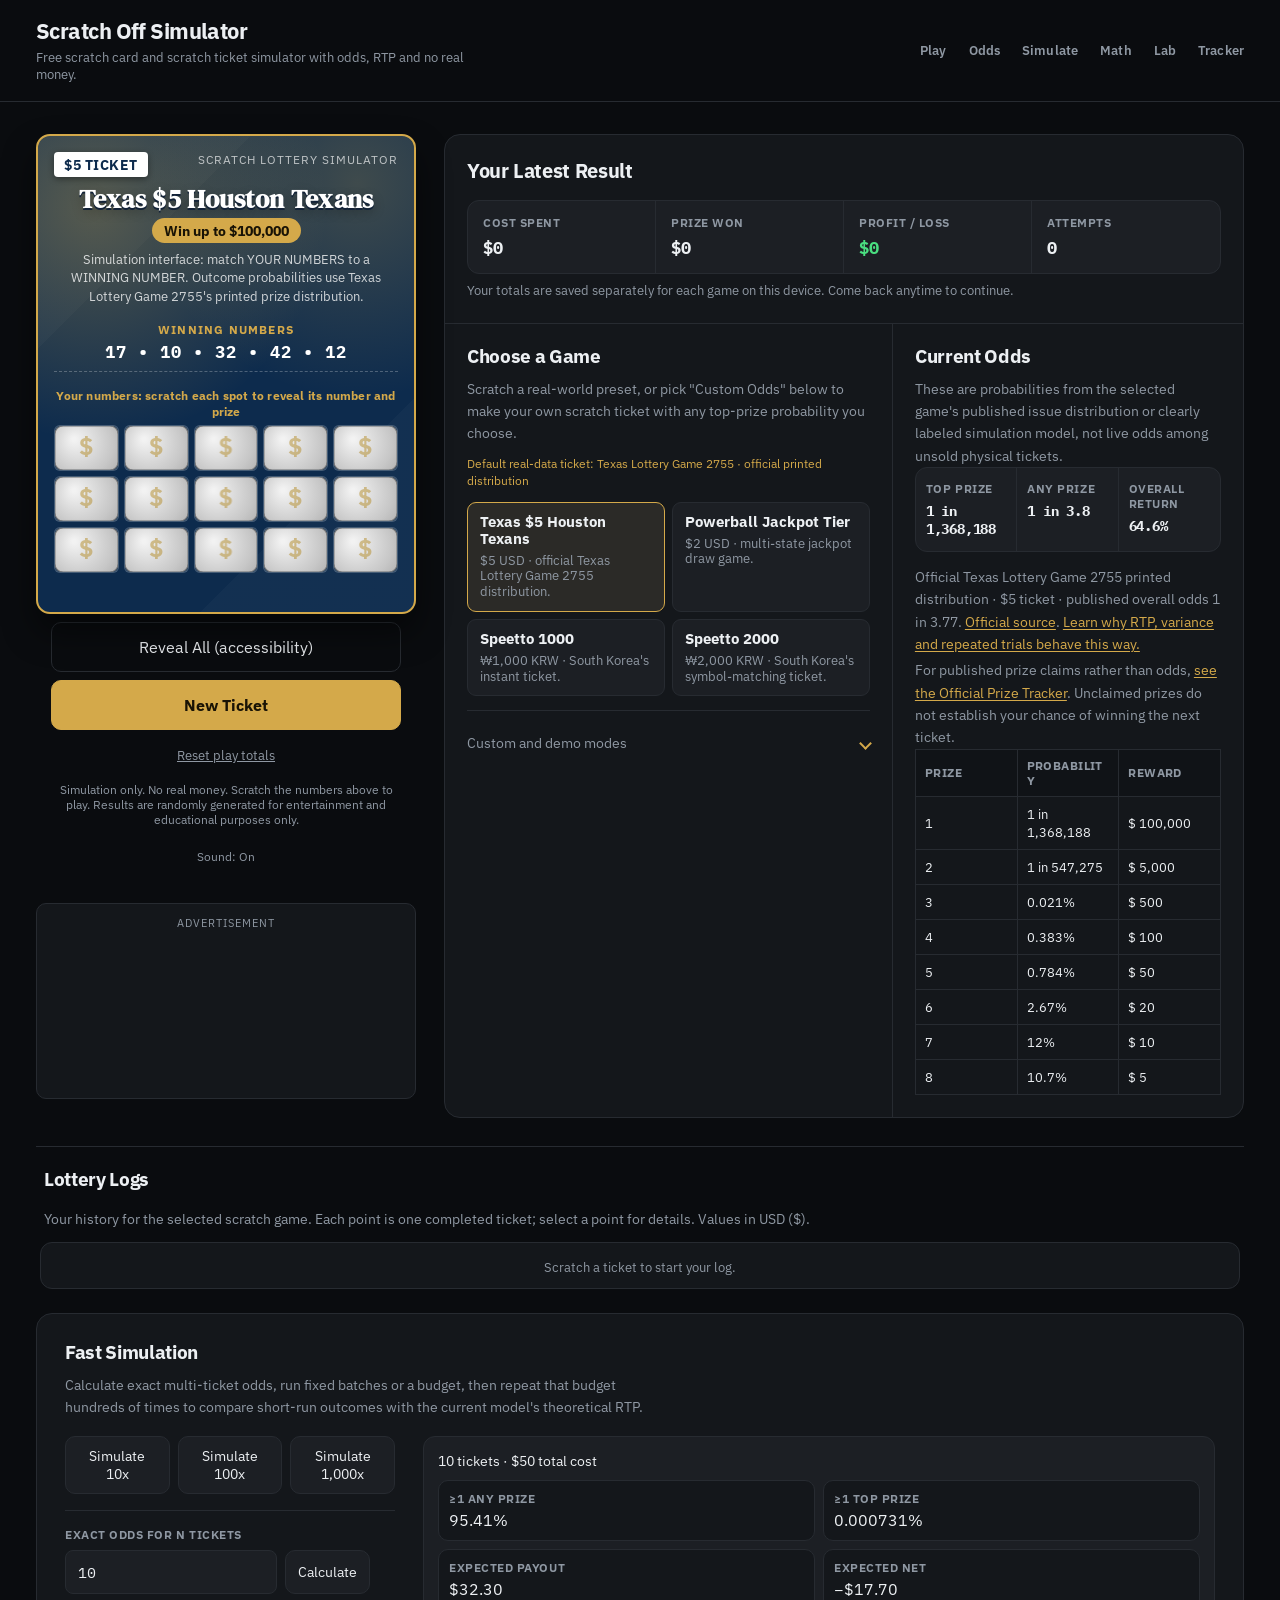
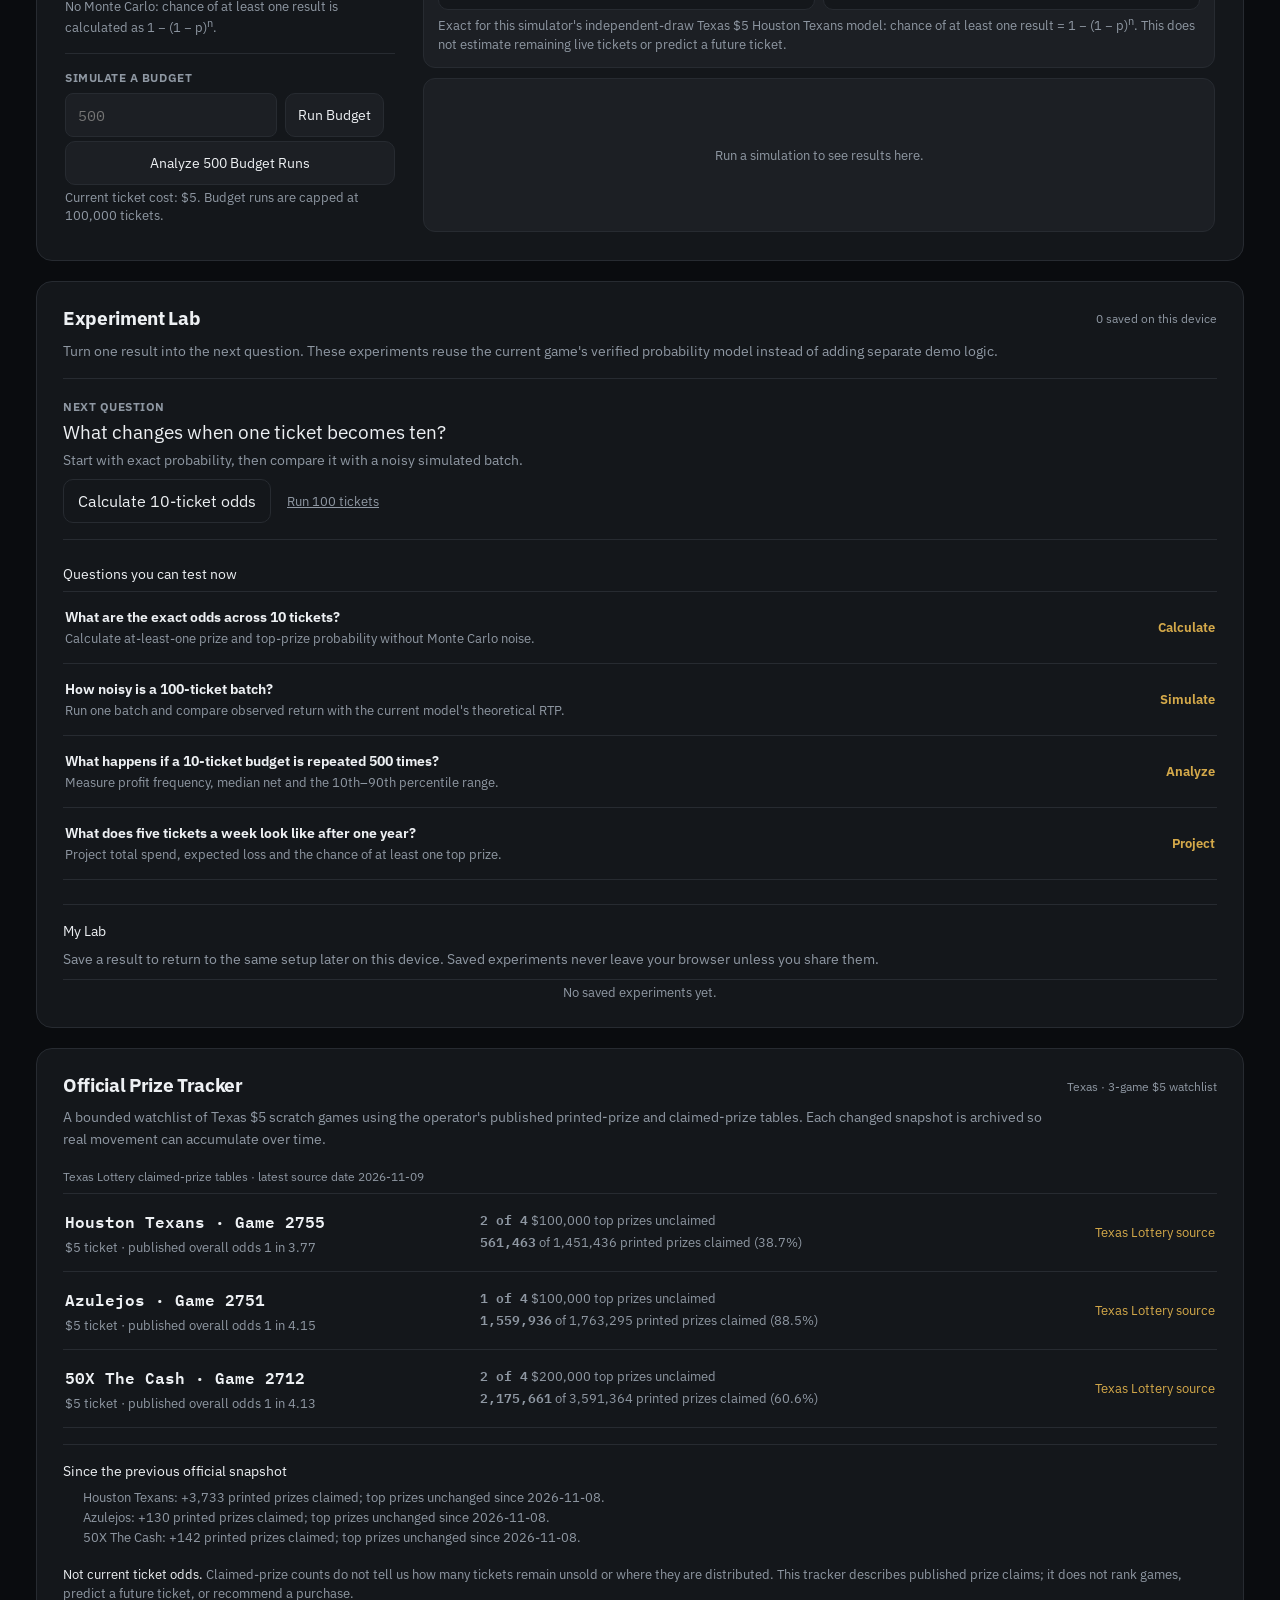
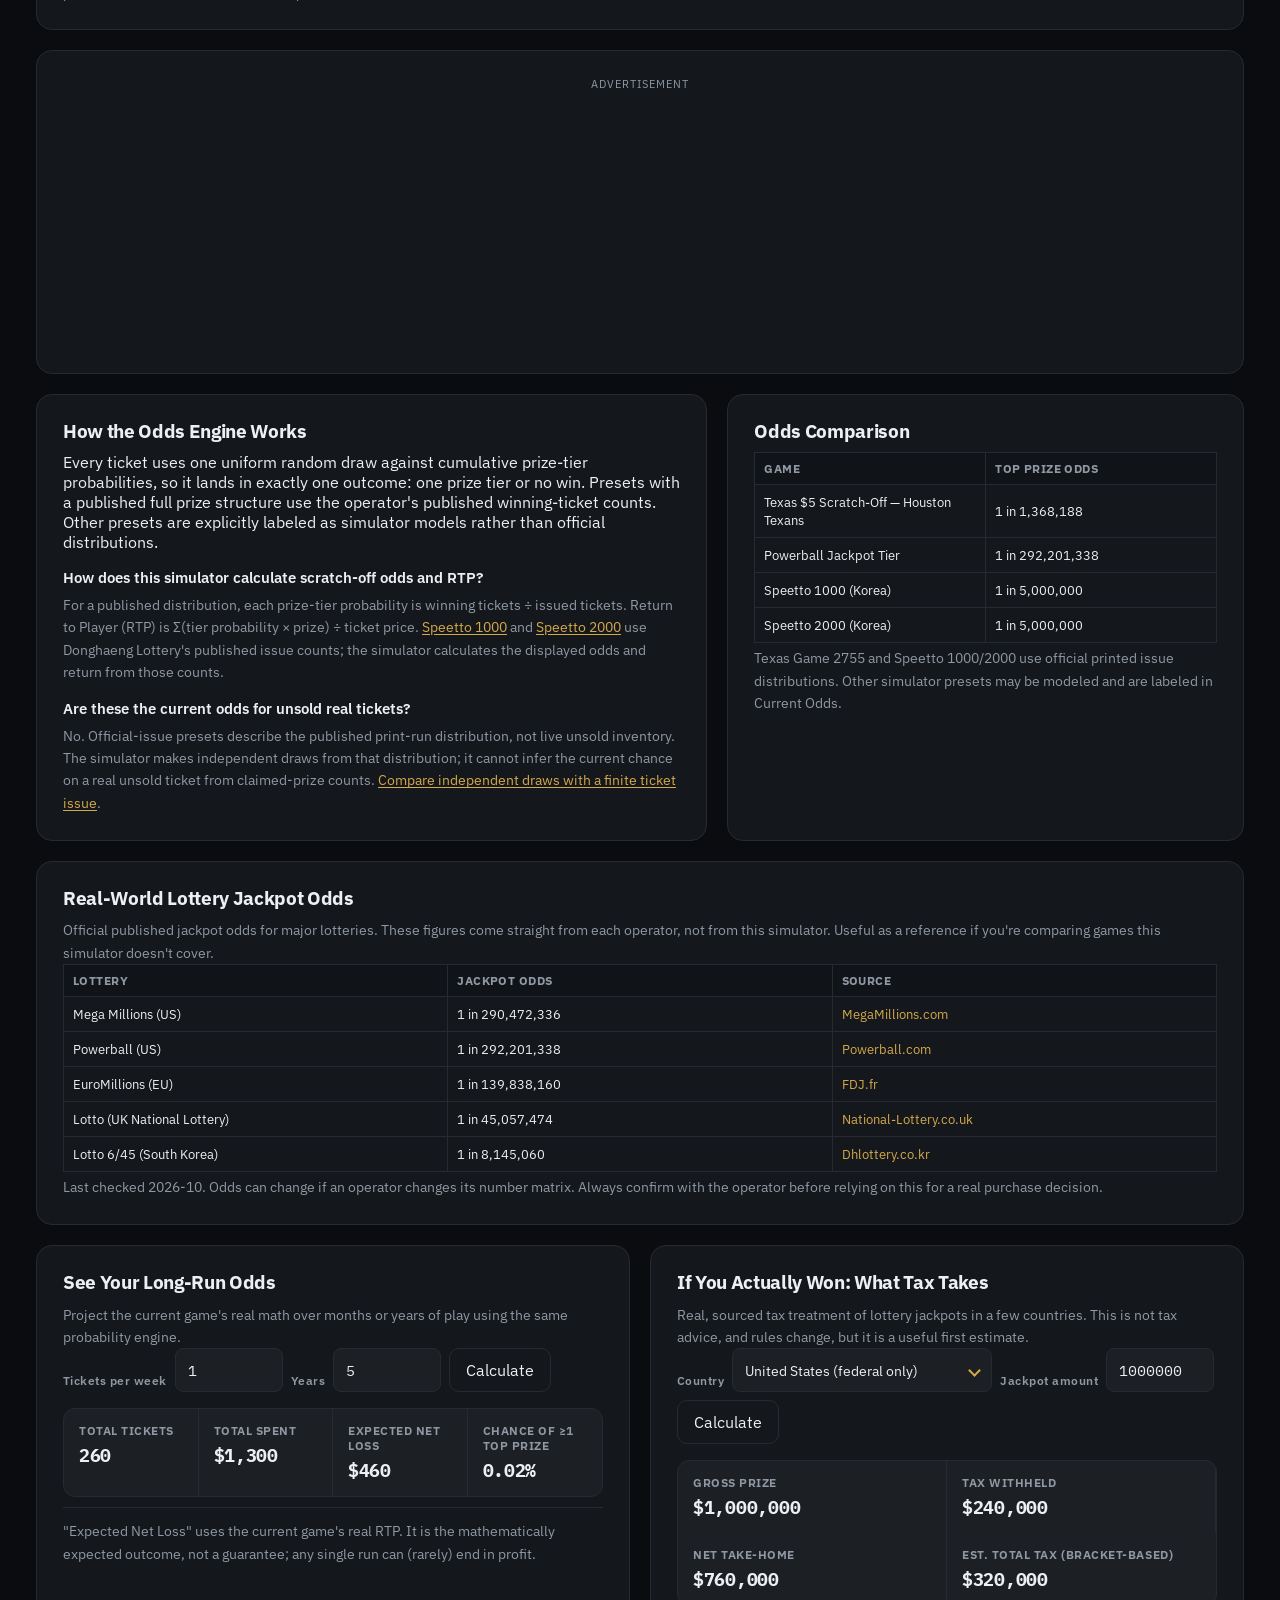
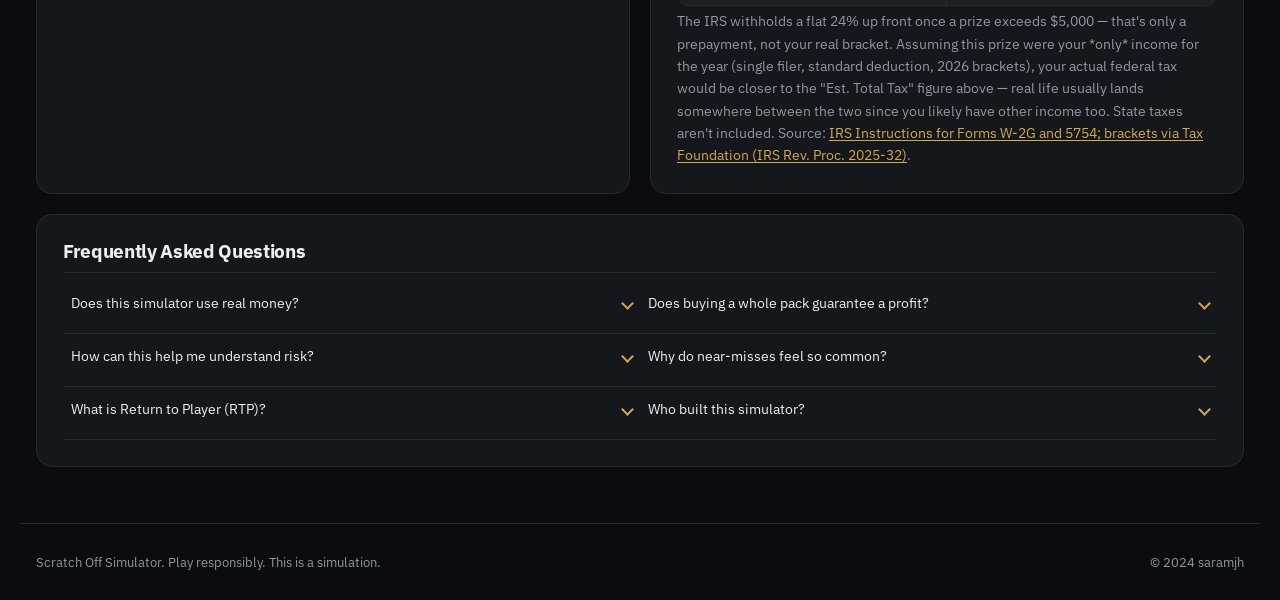
==== index.html @ a6496f25 "chore(data): refresh Texas prize tracker" ====
<!DOCTYPE html>
<html lang="en">

<head>
  <meta charset="UTF-8">
  <meta name="viewport" content="width=device-width, initial-scale=1.0">
  <script async src="https://pagead2.googlesyndication.com/pagead/js/adsbygoogle.js?client=ca-pub-4410729598083068"
    crossorigin="anonymous"></script>
  <!-- Google tag (gtag.js) -->
  <script async src="https://www.googletagmanager.com/gtag/js?id=G-ERNG0LEKY9"></script>
  <script>
    window.dataLayer = window.dataLayer || [];
    function gtag() { dataLayer.push(arguments); }
    gtag('js', new Date());
    gtag('config', 'G-ERNG0LEKY9');
  </script>
  <!-- Microsoft Clarity -->
  <script type="text/javascript">
    (function (c, l, a, r, i, t, y) {
      c[a] = c[a] || function () { (c[a].q = c[a].q || []).push(arguments) };
      t = l.createElement(r); t.async = 1; t.src = "https://www.clarity.ms/tag/" + i;
      y = l.getElementsByTagName(r)[0]; y.parentNode.insertBefore(t, y);
    })(window, document, "clarity", "script", "yiij6vbnl0");
  </script>
  <!-- End Microsoft Clarity -->
  <meta name="robots" content="max-image-preview:large">
  <meta name="description"
    content="Free scratch off simulator, scratch card simulator and scratch ticket simulator with fast simulations, odds, RTP and custom probability tools. No real money.">
  <meta name="author" content="Saramjh">
  <link rel="canonical" href="https://saramjh.github.io/scratchLottery/">
  <meta property="og:type" content="website">
  <meta property="og:url" content="https://saramjh.github.io/scratchLottery/">
  <meta property="og:title" content="Scratch Off Simulator — Free Scratch Card &amp; Ticket Simulator">
  <meta property="og:description" content="Free scratch card and scratch ticket simulator with probability tools, RTP, long-run simulations and sourced lottery odds.">
  <meta property="og:locale" content="en_US">
  <meta property="og:site_name" content="Scratch Off Simulator">
  <meta property="og:image" content="https://saramjh.github.io/scratchLottery/docs/og-image.png">
  <meta property="og:image:width" content="1200">
  <meta property="og:image:height" content="630">
  <meta property="og:image:alt" content="Scratch Off Simulator showing a Texas scratch ticket, current odds and simulation tools">
  <meta name="twitter:card" content="summary_large_image">
  <meta name="twitter:title" content="Scratch Off Simulator — Free Scratch Card &amp; Ticket Simulator">
  <meta name="twitter:description" content="Free scratch card and scratch ticket simulator with probability tools, RTP, long-run simulations and sourced lottery odds.">
  <meta name="twitter:image" content="https://saramjh.github.io/scratchLottery/docs/og-image.png">
  <meta name="twitter:image:alt" content="Scratch Off Simulator showing a Texas scratch ticket, current odds and simulation tools">
  <title>Scratch Off Simulator — Free Scratch Card &amp; Ticket Simulator</title>
  <link rel="icon" type="image/svg+xml" href="favicon.svg">
  <link rel="preconnect" href="https://fonts.googleapis.com">
  <link rel="preconnect" href="https://fonts.gstatic.com" crossorigin>
  <link href="https://fonts.googleapis.com/css2?family=DM+Serif+Display&family=IBM+Plex+Mono:wght@500;600&family=IBM+Plex+Sans:wght@400;500;600;700&display=swap" rel="stylesheet">
  <link rel="stylesheet" href="css/style.css">
</head>

<body>
  <header class="topbar">
    <div class="topbar-inner">
      <div class="brand">
        <h1>Scratch Off Simulator</h1>
        <p>Free scratch card and scratch ticket simulator with odds, RTP and no real money.</p>
      </div>
      <button type="button" id="navToggle" class="nav-toggle-btn" aria-expanded="false" aria-controls="topbarNav" aria-label="Open menu">
        <span class="nav-toggle-line" aria-hidden="true"></span>
        <span class="nav-toggle-line" aria-hidden="true"></span>
        <span class="nav-toggle-line" aria-hidden="true"></span>
      </button>
      <nav class="topbar-nav" id="topbarNav" aria-label="Primary">
        <a href="#ticketPanel">Play</a>
        <a href="#oddsCard">Odds</a>
        <a href="#simCard">Simulate</a>
        <a href="math/">Math</a>
        <a href="#experimentLab">Lab</a>
        <a href="#prizeTracker">Tracker</a>
      </nav>
    </div>
  </header>

  <main class="site-main">
    <section class="play-stage">
    <!-- Keep the entire ticket and ad in one non-sticky flow. -->
    <div class="ticket-rail">
    <!-- Ticket: the one loud, tactile element. Everything else is a quiet data tool. -->
    <aside class="ticket-panel" id="ticketPanel">
      <div class="ticket-art">
        <div class="ticket-header-row">
          <span class="ticket-denom" id="ticketDenom">$5 TICKET</span>
          <span class="ticket-brand">Scratch Lottery Simulator</span>
        </div>

        <div class="ticket-art-top">
          <span class="ticket-game-title" id="ticketBannerName">Texas $5 Houston Texans</span>
          <span class="ticket-prize-line" id="ticketBannerPrize">Win up to $100,000</span>
          <p class="ticket-howto" id="ticketHowTo">Simulation interface: match YOUR NUMBERS to a WINNING NUMBER. Outcome probabilities use Texas Lottery Game 2755's printed prize distribution.</p>
        </div>

        <div class="winning-numbers-block" id="winningNumbersBlock">
          <p class="ticket-section-label">Winning Numbers</p>
          <div class="winning-numbers-list" id="winningNumbersList"></div>
        </div>

        <div class="your-numbers-block">
          <p class="ticket-section-label ticket-instruction-label">Your numbers: scratch each spot to reveal its number and prize</p>
          <!-- JS(renderTicket)가 실제 캔버스로 교체하기 전 기본 5×3 티켓 크기만 예약한다. -->
          <div class="your-numbers-grid" id="yourNumbersGrid">
            <span class="scratch-cell-skeleton" aria-hidden="true"></span>
            <span class="scratch-cell-skeleton" aria-hidden="true"></span>
            <span class="scratch-cell-skeleton" aria-hidden="true"></span>
            <span class="scratch-cell-skeleton" aria-hidden="true"></span>
            <span class="scratch-cell-skeleton" aria-hidden="true"></span>
            <span class="scratch-cell-skeleton" aria-hidden="true"></span>
            <span class="scratch-cell-skeleton" aria-hidden="true"></span>
            <span class="scratch-cell-skeleton" aria-hidden="true"></span>
            <span class="scratch-cell-skeleton" aria-hidden="true"></span>
            <span class="scratch-cell-skeleton" aria-hidden="true"></span>
            <span class="scratch-cell-skeleton" aria-hidden="true"></span>
            <span class="scratch-cell-skeleton" aria-hidden="true"></span>
            <span class="scratch-cell-skeleton" aria-hidden="true"></span>
            <span class="scratch-cell-skeleton" aria-hidden="true"></span>
            <span class="scratch-cell-skeleton" aria-hidden="true"></span>
          </div>
        </div>

        <div id="prizeVTScroll" class="ticket-ticker"></div>
      </div>
      <div class="ticket-actions">
        <div class="btnGroup">
          <button id="scratch" class="btn-secondary">Reveal All (accessibility)</button>
          <button id="nextLottery" class="btn-primary">New Ticket</button>
        </div>
        <button id="resetLottery" class="text-link-btn">Reset play totals</button>
        <p class="ticket-disclaimer">Simulation only. No real money. Scratch the numbers above to play. Results are randomly generated for entertainment and educational purposes only.</p>
      </div>
      <button id="soundToggle" class="icon-toggle">Sound: On</button>
    </aside>

    <section class="panel ad-safe-container ticket-followup-ad" data-ad-placement="ticket-followup-break" aria-label="Advertisement">
      <div class="ad-label">ADVERTISEMENT</div>
      <div class="ad-slot-wrapper">
        <ins class="adsbygoogle"
             style="display:block;width:100%;max-width:320px;height:150px"
             data-ad-client="ca-pub-4410729598083068"
             data-ad-slot="8896916964"></ins>
        <script>
             (adsbygoogle = window.adsbygoogle || []).push({});
        </script>
      </div>
    </section>
    </div>

    <!-- Workspace: the calm, data-forward side. -->
    <div class="play-console">
      <section class="panel" id="resultPanel">
        <div class="panel-header-row">
          <h2>Your Latest Result</h2>
          <button id="shareCardBtn" class="share-btn" hidden>Share results</button>
        </div>
        <div class="stat-grid">
          <div class="stat-box">
            <span class="stat-label">Cost Spent</span>
            <span class="stat-value" id="costDisplay">$ 0</span>
          </div>
          <div class="stat-box">
            <span class="stat-label">Prize Won</span>
            <span class="stat-value" id="prizeDisplay">$ 0</span>
          </div>
          <div class="stat-box">
            <span class="stat-label">Profit / Loss</span>
            <span class="stat-value" id="profitDisplay">$ 0</span>
          </div>
          <div class="stat-box">
            <span class="stat-label">Attempts</span>
            <span class="stat-value" id="attemptsDisplay">0</span>
          </div>
        </div>
        <p class="save-hint">Your totals are saved separately for each game on this device. Come back anytime to continue.</p>
        <p class="personal-rtp-recap" id="personalRtpRecap" hidden></p>
      </section>



      <div class="two-col">
        <section class="panel" id="oddsCard">
          <h2>Choose a Game</h2>
          <p class="panel-sub">Scratch a real-world preset, or pick "Custom Odds" below to make your own scratch ticket with any top-prize probability you choose.</p>
          <div id="todaysTicketLabel" class="todays-ticket-label">Default real-data ticket: Texas Lottery Game 2755 · official printed distribution</div>
          <div id="gameChoiceGrid" class="game-choice-grid" aria-label="Real-world game presets"></div>

          <input type="hidden" id="lotteryPreset" value="us_scratch5">

          <div class="alternate-game-modes disclosure" data-disclosure>
            <button type="button" class="disclosure-trigger" aria-expanded="false" aria-controls="secondaryGameModes">
              <span>Custom and demo modes</span>
              <span class="control-chevron" aria-hidden="true"></span>
            </button>
            <div class="disclosure-panel" id="secondaryGameModes" hidden>
              <div id="secondaryGameChoiceGrid" class="game-choice-grid game-choice-grid-secondary" aria-label="Custom and demo presets"></div>
              <div class="custom-odds-row">
                <label for="probabilityInput">Custom top-prize probability (%)</label>
                <div class="custom-odds-controls">
                  <input type="text" inputmode="decimal" autocomplete="off" id="probabilityInput" value="0.0000730894" placeholder="%">
                  <button id="applyProbability" class="btn-secondary">Apply</button>
                </div>
              </div>
            </div>
          </div>
        </section>

        <section class="panel">
          <h2>Current Odds</h2>
          <p class="panel-sub">These are probabilities from the selected game's published issue distribution or clearly labeled simulation model, not live odds among unsold physical tickets.</p>
          <div class="odds-summary-strip">
            <div class="odds-summary-item">
              <span class="stat-label">Top Prize</span>
              <span class="stat-value" id="oddsTopPrize">1 in 1,368,188</span>
            </div>
            <div class="odds-summary-item">
              <span class="stat-label">Any Prize</span>
              <span class="stat-value" id="oddsAnyPrize">1 in 3.8</span>
            </div>
            <div class="odds-summary-item">
              <span class="stat-label">Overall Return</span>
              <span class="stat-value" id="oddsOverallReturn">64.6%</span>
            </div>
          </div>
          <div id="probabilityComparison" class="probability-comparison" style="display: none;"></div>
          <p id="presetEvidence" class="panel-sub">Official Texas Lottery Game 2755 printed distribution · $5 ticket · published overall odds 1 in 3.77. <a href="https://www.texaslottery.com/export/sites/lottery/Games/Scratch_Offs/details.html_252698616.html" target="_blank" rel="noopener">Official source</a>. <a href="math/">Learn why RTP, variance and repeated trials behave this way.</a></p>
          <p class="panel-sub">For published prize claims rather than odds, <a href="#prizeTracker">see the Official Prize Tracker</a>. Unclaimed prizes do not establish your chance of winning the next ticket.</p>
          <div class="prize-tier table-scroll">
            <!-- Full per-tier probability table, populated live for the selected game -->
          </div>
        </section>
      </div>
    </div>
  </section>

  <div class="analysis-stack">
      <section id="recordDisplay" class="panel panel-quiet">
        <div class="panel-header-row">
          <h2>Lottery Logs</h2>
          <button type="button" id="lotteryLogTableToggle" class="text-link-btn" hidden>View as table</button>
        </div>
        <p class="panel-sub">Your history for the selected scratch game. Each point is one completed ticket; select a point for details. <span id="lotteryLogCurrencyNote">Values in USD ($).</span></p>
        <div id="lotteryLogChart" class="lottery-log-chart"></div>
        <div id="lotteryLogDetail" class="lottery-log-detail"></div>
        <div id="lotteryLogTable" class="lottery-log-table" hidden></div>
      </section>

      <section class="panel" id="simCard">
        <h2>Fast Simulation</h2>
        <p class="panel-sub">Calculate exact multi-ticket odds, run fixed batches or a budget, then repeat that budget hundreds of times to compare short-run outcomes with the current model's theoretical RTP.</p>
        <div class="sim-layout">
          <div class="fast-sim-buttons">
            <button id="sim10Btn" class="sim-btn">Simulate 10x</button>
            <button id="sim100Btn" class="sim-btn">Simulate 100x</button>
            <button id="sim1000Btn" class="sim-btn">Simulate 1,000x</button>
            <div id="simBatchFeedback" class="sim-inline-feedback" role="status" hidden></div>
            <div class="sim-exact-odds-box">
              <label for="exactOddsTicketsInput">Exact odds for N tickets</label>
              <div class="sim-budget-row">
                <input type="text" id="exactOddsTicketsInput" inputmode="numeric" autocomplete="off" value="10" aria-describedby="exactOddsHint">
                <button id="exactOddsCalculateBtn" class="sim-btn" type="button">Calculate</button>
              </div>
              <div id="simExactFeedback" class="sim-inline-feedback" role="status" hidden></div>
              <p id="exactOddsHint" class="sim-budget-hint">No Monte Carlo: chance of at least one result is calculated as 1 − (1 − p)<sup>n</sup>.</p>
            </div>
            <div class="sim-budget-box">
              <label for="simBudgetInput">Simulate a budget</label>
              <div class="sim-budget-row">
                <input type="text" id="simBudgetInput" inputmode="decimal" autocomplete="off" placeholder="500">
                <button id="simBudgetBtn" class="sim-btn" type="button">Run Budget</button>
              </div>
              <div id="simBudgetFeedback" class="sim-inline-feedback" role="status" hidden></div>
              <button id="simBudgetRiskBtn" class="sim-btn sim-budget-risk-btn" type="button">Analyze 500 Budget Runs</button>
              <div id="simRiskFeedback" class="sim-inline-feedback" role="status" hidden></div>
              <p id="simBudgetHint" class="sim-budget-hint"></p>
            </div>
          </div>
          <div class="sim-output">
            <div id="exactOddsResult" class="exact-odds-result" aria-live="polite">
              <div class="exact-odds-heading"><strong>10 tickets · $50 total cost</strong></div>
              <div class="exact-odds-grid">
                <div><span class="stat-label">≥1 any prize</span><strong>95.41%</strong></div>
                <div><span class="stat-label">≥1 top prize</span><strong>0.000731%</strong></div>
                <div><span class="stat-label">Expected payout</span><strong>$32.30</strong></div>
                <div><span class="stat-label">Expected net</span><strong>−$17.70</strong></div>
              </div>
              <p class="sim-budget-hint">Exact probabilities use the current Texas Game 2755 published prize distribution. “Any prize” includes break-even prizes.</p>
            </div>
            <div id="fastSimResult" class="fast-sim-result" style="display: none;"></div>
            <div id="budgetRiskResult" class="budget-risk-result" hidden></div>
            <div id="fastSimChart" class="fast-sim-chart"><p class="lottery-log-empty">Run a simulation to see results here.</p></div>
            <div id="fastSimDetail" class="lottery-log-detail"></div>
          </div>
        </div>
      </section>

      <section class="panel experiment-lab" id="experimentLab">
        <div class="experiment-lab-head">
          <div>
            <h2>Experiment Lab</h2>
            <p class="panel-sub">Turn one result into the next question. These experiments reuse the current game's verified probability model instead of adding separate demo logic.</p>
          </div>
          <span id="labSavedCount" class="lab-saved-count">0 saved on this device</span>
        </div>

        <div class="next-experiment" id="nextExperiment" aria-live="polite">
          <span class="stat-label">Next question</span>
          <strong class="experiment-question" id="nextExperimentQuestion">What changes when one ticket becomes ten?</strong>
          <p class="panel-sub" id="nextExperimentReason">Start with exact probability, then compare it with a noisy simulated batch.</p>
          <div class="experiment-actions" id="nextExperimentActions">
            <button type="button" class="btn-secondary" data-experiment-id="exact10" data-experiment-source="next">Calculate 10-ticket odds</button>
            <button type="button" class="text-link-btn" data-experiment-id="fast100" data-experiment-source="next">Run 100 tickets</button>
          </div>
        </div>

        <div class="experiment-catalog">
          <h3>Questions you can test now</h3>
          <div class="experiment-list">
            <button type="button" class="experiment-row" data-experiment-id="exact10" data-experiment-source="catalog">
              <span class="experiment-row-copy">
                <strong>What are the exact odds across 10 tickets?</strong>
                <span>Calculate at-least-one prize and top-prize probability without Monte Carlo noise.</span>
              </span>
              <span class="experiment-row-action">Calculate</span>
            </button>
            <button type="button" class="experiment-row" data-experiment-id="fast100" data-experiment-source="catalog">
              <span class="experiment-row-copy">
                <strong>How noisy is a 100-ticket batch?</strong>
                <span>Run one batch and compare observed return with the current model's theoretical RTP.</span>
              </span>
              <span class="experiment-row-action">Simulate</span>
            </button>
            <button type="button" class="experiment-row" data-experiment-id="budget10x500" data-experiment-source="catalog">
              <span class="experiment-row-copy">
                <strong>What happens if a 10-ticket budget is repeated 500 times?</strong>
                <span>Measure profit frequency, median net and the 10th–90th percentile range.</span>
              </span>
              <span class="experiment-row-action">Analyze</span>
            </button>
            <button type="button" class="experiment-row" data-experiment-id="long5x1" data-experiment-source="catalog">
              <span class="experiment-row-copy">
                <strong>What does five tickets a week look like after one year?</strong>
                <span>Project total spend, expected loss and the chance of at least one top prize.</span>
              </span>
              <span class="experiment-row-action">Project</span>
            </button>
          </div>
        </div>

        <div class="my-lab">
          <div class="panel-header-row">
            <h3>My Lab</h3>
            <button type="button" id="clearSavedExperiments" class="text-link-btn" hidden>Clear saved</button>
          </div>
          <p class="panel-sub">Save a result to return to the same setup later on this device. Saved experiments never leave your browser unless you share them.</p>
          <div id="savedExperimentList" class="saved-experiment-list" aria-live="polite">
            <p class="lottery-log-empty">No saved experiments yet.</p>
          </div>
        </div>
      </section>

      <section class="panel prize-tracker" id="prizeTracker">
        <div class="tracker-head">
          <div>
            <h2>Official Prize Tracker</h2>
            <p class="panel-sub">A bounded watchlist of Texas $5 scratch games using the operator's published printed-prize and claimed-prize tables. Each changed snapshot is archived so real movement can accumulate over time.</p>
          </div>
          <span class="tracker-scope">Texas · 3-game $5 watchlist</span>
        </div>
        <!-- TEXAS_PRIZE_TRACKER_DATA_START -->
        <div class="tracker-source-line">Texas Lottery claimed-prize tables · latest source date 2026-11-09</div>
        <div class="tracker-list">
          <article class="tracker-row">
            <div class="tracker-game">
              <strong>Houston Texans · Game 2755</strong>
              <span>$5 ticket · published overall odds 1 in 3.77</span>
            </div>
            <div class="tracker-measures">
              <span><strong>2 of 4</strong> $100,000 top prizes unclaimed</span>
              <span><strong>561,463</strong> of 1,451,436 printed prizes claimed (38.7%)</span>
            </div>
            <a href="https://www.texaslottery.com/export/sites/lottery/Games/Scratch_Offs/details.html_252698616.html" target="_blank" rel="noopener">Texas Lottery source</a>
          </article>
          <article class="tracker-row">
            <div class="tracker-game">
              <strong>Azulejos · Game 2751</strong>
              <span>$5 ticket · published overall odds 1 in 4.15</span>
            </div>
            <div class="tracker-measures">
              <span><strong>1 of 4</strong> $100,000 top prizes unclaimed</span>
              <span><strong>1,559,936</strong> of 1,763,295 printed prizes claimed (88.5%)</span>
            </div>
            <a href="https://www.texaslottery.com/export/sites/lottery/Games/Scratch_Offs/details.html_252698620.html" target="_blank" rel="noopener">Texas Lottery source</a>
          </article>
          <article class="tracker-row">
            <div class="tracker-game">
              <strong>50X The Cash · Game 2712</strong>
              <span>$5 ticket · published overall odds 1 in 4.13</span>
            </div>
            <div class="tracker-measures">
              <span><strong>2 of 4</strong> $200,000 top prizes unclaimed</span>
              <span><strong>2,175,661</strong> of 3,591,364 printed prizes claimed (60.6%)</span>
            </div>
            <a href="https://www.texaslottery.com/export/sites/lottery/Games/Scratch_Offs/details.html_252698743.html" target="_blank" rel="noopener">Texas Lottery source</a>
          </article>
        </div>
          <div class="tracker-change-log">
            <h3>Since the previous official snapshot</h3>
            <ul>
            <li><strong>Houston Texans</strong>: +3,733 printed prizes claimed; top prizes unchanged since 2026-11-08.</li>
            <li><strong>Azulejos</strong>: +130 printed prizes claimed; top prizes unchanged since 2026-11-08.</li>
            <li><strong>50X The Cash</strong>: +142 printed prizes claimed; top prizes unchanged since 2026-11-08.</li>
            </ul>
          </div>
        <!-- TEXAS_PRIZE_TRACKER_DATA_END -->
        <p class="tracker-caveat"><strong>Not current ticket odds.</strong> Claimed-prize counts do not tell us how many tickets remain unsold or where they are distributed. This tracker describes published prize claims; it does not rank games, predict a future ticket, or recommend a purchase.</p>
      </section>

      <section class="panel ad-safe-container" data-ad-placement="tracker-reference-break" aria-label="Advertisement">
        <div class="ad-label">ADVERTISEMENT</div>
        <div class="ad-slot-wrapper">
          <ins class="adsbygoogle"
               style="display:block"
               data-ad-client="ca-pub-4410729598083068"
               data-ad-slot="8004471266"
               data-ad-format="auto"
               data-full-width-responsive="true"></ins>
          <script>
               (adsbygoogle = window.adsbygoogle || []).push({});
          </script>
        </div>
      </section>

      <div class="two-col">
        <section class="panel">
          <h2>How the Odds Engine Works</h2>
          <p>
            Every ticket uses one uniform random draw against cumulative prize-tier probabilities, so it lands in exactly one
            outcome: one prize tier or no win. Presets with a published full prize structure use the operator's published
            winning-ticket counts. Other presets are explicitly labeled as simulator models rather than official distributions.
          </p>
          <h3 class="engine-answer-title">How does this simulator calculate scratch-off odds and RTP?</h3>
          <p class="panel-sub">
            For a published distribution, each prize-tier probability is winning tickets ÷ issued tickets.
            Return to Player (RTP) is Σ(tier probability × prize) ÷ ticket price.
            <a href="https://www.dhlottery.co.kr/st/st10Intro" target="_blank" rel="noopener">Speetto 1000</a> and
            <a href="https://www.dhlottery.co.kr/st/st20Intro" target="_blank" rel="noopener">Speetto 2000</a>
            use Donghaeng Lottery's published issue counts; the simulator calculates the displayed odds and return from those counts.
          </p>
          <h3 class="engine-answer-title">Are these the current odds for unsold real tickets?</h3>
          <p class="panel-sub">
            No. Official-issue presets describe the published print-run distribution, not live unsold inventory.
            The simulator makes independent draws from that distribution; it cannot infer the current chance on a real
            unsold ticket from claimed-prize counts. <a href="math/#independenceLesson">Compare independent draws with a finite ticket issue</a>.
          </p>
        </section>

        <section class="panel">
          <h2>Odds Comparison</h2>
          <div class="table-scroll">
            <table class="odds-compare-table">
              <thead>
                <tr>
                  <th>Game</th>
                  <th>Top Prize Odds</th>
                </tr>
              </thead>
              <tbody>
                <tr>
                  <td>Texas $5 Scratch-Off — Houston Texans</td>
                  <td>1 in 1,368,188</td>
                </tr>
                <tr>
                  <td>Powerball Jackpot Tier</td>
                  <td>1 in 292,201,338</td>
                </tr>
                <tr>
                  <td>Speetto 1000 (Korea)</td>
                  <td>1 in 5,000,000</td>
                </tr>
                <tr>
                  <td>Speetto 2000 (Korea)</td>
                  <td>1 in 5,000,000</td>
                </tr>
              </tbody>
            </table>
          </div>
          <p class="panel-sub">Texas Game 2755 and Speetto 1000/2000 use official printed issue distributions. Other simulator presets may be modeled and are labeled in Current Odds.</p>
        </section>
      </div>

      <section class="panel" id="worldOddsCard">
        <h2>Real-World Lottery Jackpot Odds</h2>
        <p class="panel-sub">Official published jackpot odds for major lotteries. These figures come straight from each operator, not from this simulator. Useful as a reference if you're comparing games this simulator doesn't cover.</p>
        <div class="table-scroll">
          <table class="odds-compare-table">
            <thead>
              <tr>
                <th>Lottery</th>
                <th>Jackpot Odds</th>
                <th>Source</th>
              </tr>
            </thead>
            <tbody>
              <tr>
                <td>Mega Millions (US)</td>
                <td>1 in 290,472,336</td>
                <td><a href="https://www.megamillions.com/How-To-Play.aspx" target="_blank" rel="noopener">MegaMillions.com</a></td>
              </tr>
              <tr>
                <td>Powerball (US)</td>
                <td>1 in 292,201,338</td>
                <td><a href="https://www.powerball.com/powerball-prize-chart" target="_blank" rel="noopener">Powerball.com</a></td>
              </tr>
              <tr>
                <td>EuroMillions (EU)</td>
                <td>1 in 139,838,160</td>
                <td><a href="https://www.fdj.fr/jeux-de-tirage/euromillions-my-million/statistiques" target="_blank" rel="noopener">FDJ.fr</a></td>
              </tr>
              <tr>
                <td>Lotto (UK National Lottery)</td>
                <td>1 in 45,057,474</td>
                <td><a href="https://www.national-lottery.co.uk/games/lotto/about-lotto" target="_blank" rel="noopener">National-Lottery.co.uk</a></td>
              </tr>
              <tr>
                <td>Lotto 6/45 (South Korea)</td>
                <td>1 in 8,145,060</td>
                <td><a href="https://www.dhlottery.co.kr/lt645/intro" target="_blank" rel="noopener">Dhlottery.co.kr</a></td>
              </tr>
            </tbody>
          </table>
        </div>
        <p class="panel-sub">Last checked 2026-10. Odds can change if an operator changes its number matrix. Always confirm with the operator before relying on this for a real purchase decision.</p>
      </section>

      <div class="two-col forecast-grid">
      <section class="panel" id="longRunCard">
        <h2>See Your Long-Run Odds</h2>
        <p class="panel-sub">Project the current game's real math over months or years of play using the same probability engine.</p>
        <div class="long-run-controls">
          <label for="longRunPerWeek">Tickets per week</label>
          <input type="text" id="longRunPerWeek" value="1" inputmode="numeric" autocomplete="off">
          <label for="longRunYears">Years</label>
          <input type="text" id="longRunYears" value="5" inputmode="numeric" autocomplete="off">
          <button id="longRunApply" class="btn-secondary">Calculate</button>
        </div>
        <div class="stat-grid" id="longRunResult">
          <div class="stat-box">
            <span class="stat-label">Total Tickets</span>
            <span class="stat-value" id="longRunTickets">—</span>
          </div>
          <div class="stat-box">
            <span class="stat-label">Total Spent</span>
            <span class="stat-value" id="longRunSpent">—</span>
          </div>
          <div class="stat-box">
            <span class="stat-label">Expected Net Loss</span>
            <span class="stat-value" id="longRunLoss">—</span>
          </div>
          <div class="stat-box">
            <span class="stat-label">Chance of ≥1 Top Prize</span>
            <span class="stat-value" id="longRunJackpotChance">—</span>
          </div>
        </div>
        <div class="sim-result-actions">
          <button type="button" id="longRunSaveBtn" class="text-link-btn" hidden>Save projection to My Lab</button>
        </div>
        <p class="panel-sub">"Expected Net Loss" uses the current game's real RTP. It is the mathematically expected outcome, not a guarantee; any single run can (rarely) end in profit.</p>
      </section>

      <section class="panel" id="taxCard">
        <h2>If You Actually Won: What Tax Takes</h2>
        <p class="panel-sub">Real, sourced tax treatment of lottery jackpots in a few countries. This is not tax advice, and rules change, but it is a useful first estimate.</p>
        <div class="long-run-controls">
          <label id="taxCountryLabel">Country</label>
          <input type="hidden" id="taxCountry" value="us">
          <div class="custom-select" data-custom-select="taxCountry">
            <button type="button" id="taxCountryButton" class="custom-select-trigger" aria-haspopup="listbox" aria-expanded="false" aria-controls="taxCountryList" aria-labelledby="taxCountryLabel taxCountryValue">
              <span id="taxCountryValue">United States (federal only)</span>
              <span class="control-chevron" aria-hidden="true"></span>
            </button>
            <div id="taxCountryList" class="custom-select-menu" role="listbox" aria-labelledby="taxCountryLabel" hidden>
              <button type="button" class="custom-select-option" role="option" data-value="us" aria-selected="true">United States (federal only)</button>
              <button type="button" class="custom-select-option" role="option" data-value="kr" aria-selected="false">South Korea</button>
              <button type="button" class="custom-select-option" role="option" data-value="uk" aria-selected="false">United Kingdom</button>
              <button type="button" class="custom-select-option" role="option" data-value="au" aria-selected="false">Australia</button>
            </div>
          </div>
          <label for="taxJackpotAmount">Jackpot amount</label>
          <input type="text" id="taxJackpotAmount" value="1000000" inputmode="numeric" autocomplete="off">
          <button id="taxCalculate" class="btn-secondary">Calculate</button>
        </div>
        <div class="stat-grid">
          <div class="stat-box">
            <span class="stat-label">Gross Prize</span>
            <span class="stat-value" id="taxGross">—</span>
          </div>
          <div class="stat-box">
            <span class="stat-label">Tax Withheld</span>
            <span class="stat-value" id="taxWithheld">—</span>
          </div>
          <div class="stat-box">
            <span class="stat-label">Net Take-Home</span>
            <span class="stat-value" id="taxNet">—</span>
          </div>
          <div class="stat-box" id="taxFinalEstimateBox" hidden>
            <span class="stat-label">Est. Total Tax (bracket-based)</span>
            <span class="stat-value" id="taxFinalEstimate">—</span>
          </div>
        </div>
        <p class="panel-sub" id="taxNote"></p>
      </section>
      </div>

      <section class="panel" id="faqCard">
        <h2>Frequently Asked Questions</h2>
        <div class="faq-grid">
          <div class="faq-item disclosure" data-disclosure>
            <button type="button" class="faq-trigger disclosure-trigger" id="faqRealMoney" aria-expanded="false" aria-controls="faqRealMoneyPanel">
              <span>Does this simulator use real money?</span>
              <span class="control-chevron" aria-hidden="true"></span>
            </button>
            <div class="faq-answer disclosure-panel" id="faqRealMoneyPanel" role="region" aria-labelledby="faqRealMoney" hidden>
              <p>No. Nothing here is real currency; "cost" and "prize" are simulated numbers only, so you can experience the odds without any financial risk.</p>
            </div>
          </div>
          <div class="faq-item disclosure" data-disclosure>
            <button type="button" class="faq-trigger disclosure-trigger" id="faqPack" aria-expanded="false" aria-controls="faqPackPanel">
              <span>Does buying a whole pack guarantee a profit?</span>
              <span class="control-chevron" aria-hidden="true"></span>
            </button>
            <div class="faq-answer disclosure-panel" id="faqPackPanel" role="region" aria-labelledby="faqPack" hidden>
              <p>No. Buying a whole pack does not guarantee that the prizes inside exceed the pack's retail cost. Pack composition varies by lottery and game, so check the operator's rules for the specific ticket.</p>
            </div>
          </div>
          <div class="faq-item disclosure" data-disclosure>
            <button type="button" class="faq-trigger disclosure-trigger" id="faqRisk" aria-expanded="false" aria-controls="faqRiskPanel">
              <span>How can this help me understand risk?</span>
              <span class="control-chevron" aria-hidden="true"></span>
            </button>
            <div class="faq-answer disclosure-panel" id="faqRiskPanel" role="region" aria-labelledby="faqRisk" hidden>
              <p>Use fixed batches or enter a budget to compare one simulated run with the current model's theoretical return, without risking real money.</p>
            </div>
          </div>
          <div class="faq-item disclosure" data-disclosure>
            <button type="button" class="faq-trigger disclosure-trigger" id="faqNearMiss" aria-expanded="false" aria-controls="faqNearMissPanel">
              <span>Why do near-misses feel so common?</span>
              <span class="control-chevron" aria-hidden="true"></span>
            </button>
            <div class="faq-answer disclosure-panel" id="faqNearMissPanel" role="region" aria-labelledby="faqNearMiss" hidden>
              <p>This simulator does not add a separate near-miss probability. Its match-style grid is generated from the selected outcome model, so close-looking losing patterns can occur naturally by chance.</p>
            </div>
          </div>
          <div class="faq-item disclosure" data-disclosure>
            <button type="button" class="faq-trigger disclosure-trigger" id="faqRtp" aria-expanded="false" aria-controls="faqRtpPanel">
              <span>What is Return to Player (RTP)?</span>
              <span class="control-chevron" aria-hidden="true"></span>
            </button>
            <div class="faq-answer disclosure-panel" id="faqRtpPanel" role="region" aria-labelledby="faqRtp" hidden>
              <p>RTP is the expected payout divided by ticket cost over many plays. For presets with full published prize counts, this simulator calculates RTP as Σ(tier probability × prize) ÷ ticket price; presets without a full official distribution are explicitly labeled as simulator models.</p>
            </div>
          </div>
          <div class="faq-item disclosure" data-disclosure>
            <button type="button" class="faq-trigger disclosure-trigger" id="faqBuilt" aria-expanded="false" aria-controls="faqBuiltPanel">
              <span>Who built this simulator?</span>
              <span class="control-chevron" aria-hidden="true"></span>
            </button>
            <div class="faq-answer disclosure-panel" id="faqBuiltPanel" role="region" aria-labelledby="faqBuilt" hidden>
              <p>An independent, free, ad-supported side project, not affiliated with any state lottery or Powerball.</p>
            </div>
          </div>
        </div>
      </section>

    </div>
  </main>

  <!-- Schema.org JSON-LD structured data for Google Rich Snippets -->
  <script type="application/ld+json">
{
  "@context": "https://schema.org",
  "@type": "WebApplication",
  "@id": "https://saramjh.github.io/scratchLottery/#app",
  "name": "Scratch Off Simulator",
  "url": "https://saramjh.github.io/scratchLottery/",
  "image": "https://saramjh.github.io/scratchLottery/docs/og-image.png",
  "description": "A free scratch off simulator, scratch card simulator and scratch ticket simulator with sourced lottery odds, custom probability tools, fast simulations and expected value (RTP) analysis.",
  "applicationCategory": "GameApplication",
  "operatingSystem": "All",
  "inLanguage": "en",
  "isAccessibleForFree": true,
  "browserRequirements": "Requires JavaScript and a modern web browser.",
  "featureList": [
    "Scratch-off ticket simulation",
    "Official published prize-distribution presets where available",
    "Fast batch and budget simulations",
    "Exact multi-ticket scratch-off odds calculator",
    "Return to Player (RTP) and long-run loss calculations",
    "Custom top-prize probability mode"
  ],
  "offers": {
    "@type": "Offer",
    "price": "0",
    "priceCurrency": "USD"
  }
}
  </script>

  <!-- 모달: 문서 흐름과 무관하게 뷰포트 위에 뜨는 오버레이 -->
  <div id="jackpotModal" class="modal" role="dialog" aria-modal="true" aria-label="Scratch ticket result" aria-describedby="jackpotMessage" aria-hidden="true">
    <div class="modal-content">
      <button type="button" class="modal-close-btn" aria-label="Close">
        <svg viewBox="0 0 24 24" aria-hidden="true" focusable="false"><path d="M6 6l12 12M18 6L6 18"></path></svg>
      </button>
      <div class="modal-badge" id="modalBadge"></div>
      <h2>Result</h2>
      <p id="jackpotMessage"></p>
      <button type="button" id="modalPlayAgainBtn" class="btn-primary">Play Again</button>
      <button type="button" id="modalExperimentBtn" class="text-link-btn">Compare 10-ticket odds</button>
    </div>
  </div>

  <!-- 브라우저 기본 alert()/confirm()을 대체하는, 사이트 톤에 맞춘 알림 -->
  <div id="appToast" class="app-toast" role="status" aria-live="polite" hidden></div>

  <footer>
    <p>Scratch Off Simulator. Play responsibly. This is a simulation.</p>
    <a href="https://saramjh.github.io/">&copy; 2024 saramjh</a>
  </footer>


  <script src="js/verified-lottery-models.js" defer></script>
  <script src="js/lottery-math-core.js" defer></script>
  <script src="js/analytics.js" defer></script>
  <script src="js/navigation.js" defer></script>
  <script src="js/script.js" defer></script>
</body>

</html>
---- css/style.css ----
/* ============================================================
   디자인 토큰 — "조용한 도구 + 시끄러운 티켓"이 이 사이트의 유일한 원칙이다.
   워크스페이스(도구 영역)는 데이터 중심의 차분한 다크 UI, 강조색 하나만 쓴다.
   티켓만 촉각적이고 시각적으로 진하다. 임의의 색을 그때그때 고르지 않고
   아래 토큰만 재사용한다.
   ============================================================ */
:root {
	--bg: #0a0c0f;
	--surface: #14171b;
	--surface-2: #1c1f24;
	--border: #272b31;
	--text: #edf0f3;
	--text-dim: #8f98a3;
	--accent: #d4a94a;
	--accent-contrast: #191305;
	--win: #4ade80;
	--loss: #f87171;
	--radius: 10px;
	--space-1: 4px;
	--space-2: 8px;
	--space-3: 16px;
	--space-4: 24px;
	--content-max: 1180px;
	--font-display: "DM Serif Display", serif;
	--font-body: "IBM Plex Sans", sans-serif;
	--font-data: "IBM Plex Mono", monospace;
}

* {
	margin: 0;
	padding: 0;
	box-sizing: border-box;
	text-decoration: none;
	list-style: none;
	font-family: var(--font-body);
	font-weight: 400;
	font-style: normal;
}

button,
input {
	font: inherit;
	color: inherit;
	-webkit-appearance: none;
	appearance: none;
}

button {
	cursor: pointer;
}

input {
	outline: none;
}

html,
body {
	background: var(--bg);
	color: var(--text);
	width: 100%;
}

a {
	color: var(--accent);
	text-underline-offset: 0.16em;
}

::selection {
	background: color-mix(in srgb, var(--accent) 38%, transparent);
	color: var(--text);
}

html {
	scrollbar-color: var(--border) var(--bg);
}

/* 문단 안에 섞여 흐르는 링크는 색만으로 구분되면 안 됨 (Lighthouse: link-in-text-block) */
p a {
	text-decoration: underline;
}

/* 브라우저 기본 파란색 포커스 링이 다크+골드 테마와 안 어울려서 강조색으로 통일 */
a:focus-visible,
button:focus-visible,
input:focus-visible,
select:focus-visible,
summary:focus-visible,
[tabindex]:focus-visible {
	outline: 2px solid var(--accent);
	outline-offset: 2px;
}

/* ============================================================
   상단 바
   ============================================================ */
.topbar {
	background: var(--surface);
	border-bottom: 1px solid var(--border);
	padding: var(--space-3) var(--space-3);
}

.topbar-inner {
	width: 100%;
	max-width: var(--content-max);
	margin: 0 auto;
	padding-inline: var(--space-3);
	display: flex;
	justify-content: space-between;
	align-items: center;
	flex-wrap: wrap;
	gap: var(--space-2);
	position: relative;
}

.brand h1,
.brand-title {
	font-family: var(--font-display);
	font-weight: bold;
	font-size: 1.25rem;
}

.brand p {
	color: var(--text-dim);
	font-size: 0.75rem;
	margin-top: 2px;
}

.topbar-nav {
	display: flex;
	gap: var(--space-3);
}

.topbar-nav a {
	color: var(--text-dim);
	font-size: 0.85rem;
}

.topbar-nav a:hover {
	color: var(--accent);
}

.brand-title {
	display: inline-block;
	color: var(--text);
	text-decoration: none;
}

.topbar-nav a[aria-current="page"] {
	color: var(--text);
}

.nav-toggle-btn {
	display: none;
	width: 44px;
	height: 44px;
	align-items: center;
	justify-content: center;
	flex-direction: column;
	gap: 4px;
	background: transparent;
	border: 1px solid transparent;
	border-radius: var(--radius);
	cursor: pointer;
	color: var(--text);
}

.nav-toggle-btn:hover,
.nav-toggle-btn[aria-expanded="true"] {
	border-color: var(--border);
	background: var(--surface-2);
}

.nav-toggle-line {
	display: block;
	width: 18px;
	height: 2px;
	border-radius: 2px;
	background: currentColor;
}

/* ============================================================
   티켓 패널 — 유일하게 시각적으로 크고 진한 영역
   ============================================================ */
.ticket-panel {
	display: flex;
	flex-direction: column;
	align-items: center;
	gap: var(--space-2);
}

/* 실제 미국 즉석복권처럼 밀도 높고 대비가 강한 티켓 — 외부 이미지 없이 CSS/SVG 패턴으로만 구현.
   가짜 브랜드명/상금 문구는 넣지 않고, 진짜 프리셋 데이터(이름/상금/가격)만 표시한다. */
/* 게임별 배색은 JS(applyTicketTheme)가 이 변수들만 갈아끼운다 — 레이아웃/구조는 그대로,
   색만 바뀐다. 기본값은 US $5 Scratch-Off 테마(JS 실행 전 첫 페인트용 폴백). */
.ticket-art {
	--ticket-bg-1: #0d2b4d;
	--ticket-bg-2: #122238;
	--ticket-accent: #d4a94a;
	--ticket-accent-contrast: #191305;

	position: relative;
	width: 100%;
	max-width: 360px;
	background-color: var(--ticket-bg-1);
	background-image:
		radial-gradient(circle at 15% 15%, color-mix(in srgb, var(--ticket-accent) 35%, transparent), transparent 45%),
		radial-gradient(circle at 85% 10%, color-mix(in srgb, var(--ticket-accent) 25%, transparent), transparent 40%),
		linear-gradient(135deg, rgba(255,255,255,0.025) 25%, transparent 25%, transparent 75%, rgba(255,255,255,0.025) 75%);
	border: 2px solid var(--ticket-accent);
	border-radius: var(--radius);
	padding: var(--space-3);
	box-shadow: 0 20px 40px rgba(0, 0, 0, 0.6);
	overflow: hidden;
	user-select: none; /* 드래그로 긁는 동안 주변 텍스트가 같이 선택되지 않도록 */
	-webkit-user-select: none;
	transition: background-color 0.3s ease, border-color 0.3s ease;
}

.ticket-header-row {
	display: flex;
	justify-content: space-between;
	align-items: flex-start;
	gap: var(--space-2);
	margin-bottom: var(--space-2);
}

/* 가격 배지는 "$1,000" 같은 긴 값에서도 절대 줄바꿈되면 안 된다 — 줄바꿈되면 옆의
   브랜드 라벨과 세로 정렬이 깨지면서 전체 헤더 줄이 불균형해 보인다(실측 발견) */
.ticket-denom {
	background: #fff;
	color: var(--ticket-bg-1);
	font-weight: bold;
	font-size: 0.9rem;
	letter-spacing: 0.5px;
	padding: 3px 10px;
	border-radius: 4px;
	box-shadow: 0 2px 6px rgba(0, 0, 0, 0.4);
	white-space: nowrap;
	flex-shrink: 0;
}

.ticket-brand {
	color: rgba(255, 255, 255, 0.68);
	font-size: 0.75rem;
	text-transform: uppercase;
	letter-spacing: 1px;
	text-align: right;
	min-width: 0;
}

.ticket-art-top {
	text-align: center;
	margin-bottom: var(--space-3);
}

.ticket-game-title {
	display: block;
	font-family: var(--font-display);
	font-weight: 900;
	font-size: 1.6rem;
	line-height: 1.1;
	color: #fff;
	letter-spacing: 0.3px;
	text-shadow: 0 2px 0 var(--ticket-bg-2), 0 4px 12px rgba(0, 0, 0, 0.3);
}

.ticket-prize-line {
	display: inline-block;
	margin-top: var(--space-1);
	color: var(--ticket-accent-contrast);
	background: var(--ticket-accent);
	font-weight: bold;
	font-size: 0.9rem;
	padding: 3px 12px;
	border-radius: 20px;
}

.ticket-howto {
	color: rgba(255, 255, 255, 0.78);
	font-size: 0.8rem;
	margin-top: var(--space-2);
	line-height: 1.45;
}

.ticket-section-label {
	color: var(--ticket-accent);
	font-size: 0.75rem;
	font-weight: bold;
	letter-spacing: 1.2px;
	text-transform: uppercase;
	text-align: center;
	margin-bottom: var(--space-1);
}

.ticket-instruction-label {
	text-transform: none;
	letter-spacing: 0.2px;
	line-height: 1.35;
}

/* 인쇄된 당첨번호 — 실제 티켓처럼 긁을 필요 없이 그대로 보인다 */
.winning-numbers-block {
	margin-bottom: var(--space-3);
	padding-bottom: var(--space-2);
	border-bottom: 1px dashed rgba(255, 255, 255, 0.25);
}

/* 당첨번호는 실제 티켓처럼 인쇄되어 그대로 보인다 — 긁을 필요 없음, UI 칩 아님 */
.winning-numbers-list {
	text-align: center;
	color: #fff;
	font-family: var(--font-display);
	font-weight: bold;
	font-size: 1.05rem;
	letter-spacing: 1px;
	/* Initial HTML is intentionally empty and JS fills the numbers. Reserve the final
	   single-line height so slow devices do not push the ticket actions downward. */
	min-height: 1.2em;
}

/* 파워볼처럼 실제로 잘 알려진 "보너스 공" 형식을 가진 게임만: 마지막 번호를 시각적으로 분리 */
.bonus-ball-number {
	display: inline-flex;
	align-items: center;
	justify-content: center;
	width: 1.6em;
	height: 1.6em;
	margin-left: 10px;
	border-radius: 50%;
	background: #d92626;
	color: #fff;
	font-size: 0.9em;
	vertical-align: middle;
}

.your-numbers-block {
	margin-bottom: var(--space-1);
}

.ticket-ticker {
	text-align: center;
	color: rgba(255, 255, 255, 0.7);
	font-size: 0.75rem;
	min-height: 1.2em;
	margin-top: var(--space-2);
}

/* 15개의 플레이 자리 — 각 자리가 티켓 표면에 인쇄된 개별 스크래치 필드다.
   하나의 큰 캔버스가 아니라 칸마다 독립된 <canvas>를 갖는다(JS: setupCellScratch). */
.your-numbers-grid {
	position: relative;
	display: grid;
	/* minmax(0, 1fr) — 1fr 트랙 기본 min-width는 auto(내용의 최소 폭)라, 내용이 길면
	   트랙이 뷰포트보다 넓어져 페이지 전체가 가로로 밀려나는 버그가 생긴다(모바일에서 실측됨) */
	grid-template-columns: repeat(5, minmax(0, 1fr));
	gap: 5px;
}

/* Static placeholder cells in index.html reserve the default 5×3 ticket height before
   deferred JavaScript replaces them with real scratch canvases. This prevents CLS
   without a decorative shimmer or synthetic grid texture. */
.scratch-cell-skeleton {
	min-height: 42px;
	border-radius: 6px;
	border: 1px solid rgba(255, 255, 255, 0.08);
	background: rgba(255, 255, 255, 0.045);
}

/* 스피또1000: LUCKY NUMBER / MY NUMBER 두 줄 구분 라벨 — 실물 티켓의 행 라벨을 재현 */
.numbers-row-label {
	grid-column: 1 / -1;
	color: rgba(255, 255, 255, 0.55);
	font-size: 0.7rem;
	font-weight: bold;
	letter-spacing: 0.8px;
	margin-top: 4px;
}

.numbers-row-label:first-child {
	margin-top: 0;
}

/* 스피또2000: 6개 게임칸을 2x3으로 배치 — 게임칸 하나에 심볼 2개가 나란히 들어간다 */
.symbol-match-grid {
	gap: 8px;
}

.symbol-game {
	display: flex;
	flex-direction: column;
	gap: 4px;
	background: color-mix(in srgb, var(--ticket-bg-1) 50%, #fff 6%);
	border: 1px solid rgba(255, 255, 255, 0.15);
	border-radius: 8px;
	padding: 6px;
}

.symbol-game-prize {
	text-align: center;
	color: rgba(255, 255, 255, 0.7);
	font-size: 0.75rem;
	font-weight: bold;
}

.symbol-game-cells {
	display: flex;
	gap: 4px;
}

.symbol-game .symbol-cell {
	flex: 1;
	aspect-ratio: 1;
	padding: 0;
}

.symbol-shape {
	position: absolute;
	inset: 22%;
	background: var(--ticket-accent);
}

.symbol-shape-circle {
	border-radius: 50%;
}

.symbol-shape-diamond {
	clip-path: polygon(50% 0%, 100% 50%, 50% 100%, 0% 50%);
}

.symbol-shape-triangle {
	clip-path: polygon(50% 0%, 100% 100%, 0% 100%);
}

.symbol-shape-hexagon {
	clip-path: polygon(25% 0%, 75% 0%, 100% 50%, 75% 100%, 25% 100%, 0% 50%);
}

.symbol-shape-star {
	background: transparent;
}

.symbol-shape-star polygon {
	fill: var(--ticket-accent);
}

.symbol-shape-square {
	border-radius: 2px;
}

.play-cell.winner .symbol-shape {
	background: #fff;
}

.play-cell.winner .symbol-shape-star {
	background: transparent;
}

.play-cell.winner .symbol-shape-star polygon {
	fill: #fff;
}

.play-cell {
	position: relative;
	background: color-mix(in srgb, var(--ticket-bg-1) 60%, #fff 10%);
	border: 1px solid rgba(255, 255, 255, 0.15);
	border-radius: 6px;
	padding: 4px 2px 5px;
	text-align: center;
	overflow: hidden;
}

/* 파워볼의 보너스 공 자리 — 흰 공들과 시각적으로 확실히 구분 */
.play-cell.bonus-ball-slot {
	background: #7a1a1a;
	border-color: #d92626;
}

.play-number {
	color: #fff;
	font-weight: bold;
	font-size: 1rem;
	line-height: 1.2;
}

.play-prize {
	color: rgba(255, 255, 255, 0.72);
	font-size: 0.75rem;
	margin-top: 1px;
}

/* 당첨번호와 일치해서 드러난 자리만 강조색 테두리로 — 유일한 "당첨" 신호, 과장된 반짝임 없음 */
.play-cell.winner {
	border-color: var(--ticket-accent);
	box-shadow: inset 0 0 0 1px var(--ticket-accent);
	background: color-mix(in srgb, var(--ticket-accent) 18%, var(--ticket-bg-2));
}

.play-cell.winner .play-number,
.play-cell.winner .play-prize {
	color: var(--ticket-accent);
}

/* 보너스 공 자리라도 당첨 신호(강조색)가 항상 우선한다 */
.play-cell.winner.bonus-ball-slot {
	border-color: var(--ticket-accent);
	background: color-mix(in srgb, var(--ticket-accent) 25%, #7a1a1a);
}

.play-scratch-canvas {
	position: absolute;
	inset: 0;
	width: 100%;
	height: 100%;
	touch-action: none; /* 이 칸을 긁는 동안만 스크롤 방지 — 티켓 밖 스크롤엔 영향 없음 */
	cursor: pointer;
}

.ticket-actions {
	width: 100%;
	max-width: 320px;
	display: flex;
	flex-direction: column;
	align-items: center;
	gap: var(--space-1);
}

.btnGroup {
	display: flex;
	flex-direction: column;
	gap: var(--space-2);
	width: 100%;
}

.btn-primary,
.btn-secondary {
	font-size: 1rem;
	padding: 14px;
	border-radius: var(--radius);
	cursor: pointer;
	width: 100%;
	min-height: 44px; /* 편안한 터치 타겟 */
}

.btn-primary {
	background-color: var(--accent);
	color: var(--accent-contrast);
	border: 1px solid var(--accent);
	font-weight: bold;
}

.btn-secondary {
	background-color: transparent;
	color: var(--text);
	border: 1px solid var(--border);
}

.text-link-btn {
	background: none;
	border: none;
	color: var(--text-dim);
	font-size: 0.8rem;
	text-decoration: underline;
	cursor: pointer;
	padding: var(--space-2);
	min-height: 44px;
}

.ticket-disclaimer {
	color: var(--text-dim);
	font-size: 0.75rem;
	text-align: center;
}

.icon-toggle {
	align-self: center;
	background: transparent;
	color: var(--text-dim);
	border: 1px solid var(--border);
	border-radius: var(--radius);
	font-size: 0.75rem;
	padding: 4px 10px;
	min-height: 44px;
	cursor: pointer;
}

/* ============================================================
   분석 표면 — play console과 full-width analysis가 공유하는 기본 요소
   ============================================================ */
.panel {
	background: var(--surface);
	border: 1px solid var(--border);
	border-radius: var(--radius);
	padding: var(--space-3);
}

.panel h2 {
	font-size: 1rem;
	color: var(--accent);
	margin-bottom: var(--space-2);
}

.panel-sub {
	color: var(--text-dim);
	font-size: 0.875rem;
	margin-top: var(--space-1);
	line-height: 1.5;
}

.panel-quiet {
	background: transparent;
	border: 1px solid var(--border);
}

.panel-header-row {
	display: flex;
	justify-content: space-between;
	align-items: center;
	flex-wrap: wrap;
	gap: var(--space-2);
	margin-bottom: var(--space-2);
}

.panel-header-row h2 {
	margin-bottom: 0;
}

.two-col {
	display: grid;
	/* 바닥짐 minmax(0, 1fr): 맨 fr 트랙은 내부 콘텐츠(테이블/버튼/인풋 등)의
	   min-content를 트랙 자체의 최소폭으로 채택해버려서, 그 콘텐츠가 안 줄어드는
	   경우 트랙이 .two-col 컨테이너보다 넓어지고 패널이 뷰포트 밖으로 밀려난다
	   (Samsung Internet에서만 우측 잘림으로 관측됨 — 엔진마다 min-content 전파
	   방식이 달라서 어떤 브라우저는 안 걸리고 어떤 브라우저는 걸림). 0을 명시하면
	   트랙이 실제 가용 폭까지 줄어들 수 있어 컨테이너를 넘지 않는다. */
	grid-template-columns: minmax(0, 1fr);
	gap: var(--space-3);
}

@media (min-width: 700px) {
	.two-col {
		grid-template-columns: minmax(0, 1.3fr) minmax(0, 1fr);
	}
}

/* 결과 스탯 */
.stat-grid {
	display: grid;
	grid-template-columns: repeat(4, minmax(0, 1fr));
	gap: var(--space-2);
}

@media (max-width: 500px) {
	.stat-grid {
		grid-template-columns: repeat(2, minmax(0, 1fr));
	}
}

.stat-box {
	display: flex;
	flex-direction: column;
	gap: 4px;
	background: var(--surface-2);
	border: 1px solid var(--border);
	border-radius: var(--radius);
	padding: var(--space-2);
	text-align: center;
	min-width: 0; /* 그리드 자식이 내용 때문에 넘치지 않고 줄어들 수 있게 */
}

/* .stat-box가 display:flex를 직접 지정하고 있어서, 이게 없으면 브라우저 기본
   [hidden]{display:none} 규칙을 자체 규칙(같은 우선순위지만 저자 스타일이 항상 이김)이
   덮어써서 hidden 속성이 무시된다 — 실측 발견(세금 계산기에서 국가 바꿔도 이전 나라의
   "Est. Total Tax" 값이 안 사라지고 남아있었음) */
.stat-box[hidden] {
	display: none;
}

.stat-label {
	font-size: 0.75rem;
	color: var(--text-dim);
	text-transform: uppercase;
	letter-spacing: 0.5px;
}

.stat-value {
	font-size: clamp(0.85rem, 5vw, 1.1rem);
	font-weight: bold;
	color: var(--text);
}

/* 결과 장부(비용/당첨금/손익/횟수)는 항상 짧은 값이라 줄바꿈 대신 줄여서 한 줄 유지 */
.stat-grid .stat-value {
	white-space: nowrap;
	overflow: hidden;
	text-overflow: ellipsis;
}

/* "Current Odds"의 확률비(예: "1 in 292,201,338")는 길어서 한 줄 강제 시 잘려 보인다(실측 발견).
   vw 기반 clamp는 뷰포트가 넓으면 무조건 최대값에 붙어버려서, 뷰포트가 넓어도 이 3열 박스 자체는
   좁다는 사실과 무관해진다(실측 발견: 데스크톱에서도 오버플로우 발생) — 그래서 vw를 버리고
   고정 상한을 낮게 잡는다. 그래도 안 맞는 극단적으로 긴 값은 overflow-wrap으로 강제로 줄바꿈해서
   최소한 카드 밖으로 넘치지는 않게 한다. */
.odds-summary-item .stat-value {
	font-size: clamp(0.75rem, 2vw, 0.85rem);
	white-space: normal;
	overflow-wrap: normal;
	word-break: normal;
	line-height: 1.25;
	font-variant-numeric: tabular-nums;
}

/* 장기 예측기/세금 계산기는 입력값에 따라 숫자가 얼마든지 길어질 수 있다(억~조 단위) —
   .stat-grid의 기본 nowrap+ellipsis(짧은 값 전용)를 여기서는 쓰면 안 된다(실측 발견:
   세금 계산기에서 큰 숫자가 "..."로 잘려 보임) */
#longRunResult .stat-value,
#taxCard .stat-value {
	white-space: normal;
	overflow: visible;
	text-overflow: clip;
	overflow-wrap: anywhere;
	font-size: clamp(0.75rem, 2vw, 1.1rem);
}

/* 세금 계산기는 억~조 단위 숫자가 나올 수 있어서 4열은 너무 좁다 — 2열로 여유를 준다 */
#taxCard .stat-grid {
	grid-template-columns: repeat(2, minmax(0, 1fr));
}

.stat-value.stat-profit-pos {
	color: var(--win);
}
.stat-value.stat-profit-neg {
	color: var(--loss);
}

.save-hint {
	color: var(--text-dim);
	font-size: 0.8125rem;
	margin-top: var(--space-2);
}

.share-btn {
	background: transparent;
	color: var(--accent);
	border: 1px solid var(--accent);
	border-radius: var(--radius);
	padding: 8px 14px;
	font-size: 0.85rem;
	cursor: pointer;
	min-height: 44px;
}

.share-btn:hover {
	background: var(--accent);
	color: var(--accent-contrast);
}

/* 복권 로그 — 시계열 차트 */
#recordDisplay h2 {
	color: var(--accent);
	font-size: 0.9rem;
	margin-bottom: 0;
}

.lottery-log-chart {
	width: 100%;
	background: var(--surface-2);
	border-radius: var(--radius);
	padding: var(--space-2);
	margin-top: var(--space-2);
}

.lottery-log-svg {
	width: 100%;
	height: 140px;
	display: block;
	overflow: visible;
}

.lottery-log-zero-line {
	stroke: var(--border);
	stroke-width: 1;
	stroke-dasharray: 3 3;
}

.lottery-log-line {
	stroke: var(--text-dim);
	stroke-width: 2;
}

.lottery-log-point {
	fill: var(--text-dim);
	stroke: var(--surface-2);
	stroke-width: 2;
	cursor: pointer;
}

.lottery-log-point.is-win {
	fill: var(--win);
}

.lottery-log-point.is-lose {
	fill: var(--loss);
	opacity: 0.55;
}

.lottery-log-point.is-selected {
	stroke: var(--accent);
	stroke-width: 3;
	r: 7;
}

.lottery-log-point:focus-visible {
	/* A rectangular CSS outline breaks the round-marker visual language. */
	outline: none;
	stroke: var(--accent);
	stroke-width: 4;
}

.lottery-log-note,
.lottery-log-empty {
	color: var(--text-dim);
	font-size: 0.8rem;
	margin-top: var(--space-1);
	text-align: center;
}

.lottery-log-detail {
	margin-top: var(--space-2);
}

.lottery-log-detail:empty {
	display: none;
}

.lottery-log-detail-row {
	display: flex;
	justify-content: space-between;
	padding: 4px 0;
	border-bottom: 1px solid var(--border);
	font-size: 0.85rem;
}

.lottery-log-table {
	margin-top: var(--space-2);
	max-height: 220px;
	overflow-y: auto;
}

.lottery-log-table-row {
	display: flex;
	justify-content: space-between;
	gap: var(--space-2);
	background-color: var(--surface-2);
	color: var(--text-dim);
	padding: 6px 10px;
	margin-bottom: 4px;
	border-radius: 4px;
	font-size: 0.8rem;
}

/* Choose a Game */
.todays-ticket-label {
	font-size: 0.8rem;
	color: var(--accent);
	margin-bottom: var(--space-2);
	min-height: 1em;
}

.game-choice-grid {
	display: grid;
	grid-template-columns: repeat(auto-fit, minmax(140px, 1fr));
	gap: var(--space-2);
	margin-bottom: var(--space-3);
}

@media (max-width: 500px) {
	.game-choice-grid {
		/* auto-fit minmax(140px, 1fr)에서 여기로 override되면서 140px 바닥짐이
		   사라지고 다시 순정 1fr(=content-based auto minimum)이 됨 — 동일한
		   overflow 위험이 재발하므로 0으로 명시 */
		grid-template-columns: minmax(0, 1fr);
	}
}

.game-card {
	display: flex;
	flex-direction: column;
	gap: 4px;
	text-align: left;
	background: var(--surface-2);
	border: 1px solid var(--border);
	border-radius: var(--radius);
	padding: var(--space-2);
	color: var(--text);
	cursor: pointer;
	min-height: 44px;
}

.game-card:hover {
	border-color: var(--accent);
}

.game-card.selected {
	border-color: var(--accent);
	box-shadow: inset 0 0 0 1px var(--accent);
}

.game-card-name {
	font-weight: bold;
	font-size: 0.9rem;
}

.game-card-desc {
	font-size: 0.8rem;
	color: var(--text-dim);
}

.alternate-game-modes {
	margin-top: var(--space-1);
	padding-top: var(--space-2);
	border-top: 1px solid var(--border);
}

.disclosure-trigger {
	width: 100%;
	min-height: 44px;
	display: flex;
	align-items: center;
	justify-content: space-between;
	gap: var(--space-2);
	padding: 0;
	background: transparent;
	border: 0;
	color: var(--text-dim);
	text-align: left;
	font-size: 0.85rem;
	font-weight: 600;
}

.control-chevron {
	width: 9px;
	height: 9px;
	flex: 0 0 auto;
	border-right: 2px solid var(--accent);
	border-bottom: 2px solid var(--accent);
	transform: rotate(45deg);
	transition: transform var(--motion-base) var(--motion-ease-out);
}

.disclosure.is-open > .disclosure-trigger .control-chevron {
	transform: rotate(-135deg);
}

.disclosure-panel {
	transform-origin: top;
}

.game-choice-grid-secondary {
	margin-top: var(--space-2);
	margin-bottom: var(--space-2);
}

.custom-odds-row label {
	display: block;
	font-size: 0.8rem;
	color: var(--text-dim);
	letter-spacing: 0.2px;
	margin-bottom: var(--space-1);
}

.custom-odds-controls {
	display: flex;
	gap: var(--space-2);
}

#probabilityInput,
#simBudgetInput,
#exactOddsTicketsInput,
#longRunPerWeek,
#longRunYears,
#taxJackpotAmount {
	min-width: 0;
	min-height: 44px;
	padding: 10px 12px;
	background: var(--surface-2);
	color: var(--text);
	border: 1px solid var(--border);
	border-radius: 8px;
	font-family: var(--font-data);
	font-size: 0.94rem;
	font-variant-numeric: tabular-nums;
	transition: border-color var(--motion-fast) ease, background-color var(--motion-fast) ease;
}

#probabilityInput:focus,
#simBudgetInput:focus,
#exactOddsTicketsInput:focus,
#longRunPerWeek:focus,
#longRunYears:focus,
#taxJackpotAmount:focus {
	border-color: var(--accent);
	background: #20242a;
}

#probabilityInput {
	flex: 1;
}

.custom-odds-controls .btn-secondary {
	width: auto;
	padding: 10px 16px;
}

/* Calculator control rows */
.long-run-controls {
	display: flex;
	flex-wrap: wrap;
	align-items: flex-end;
	gap: var(--space-2);
	margin-bottom: var(--space-3);
}

.long-run-controls label,
.sim-budget-box label {
	display: block;
	font-size: 0.75rem;
	font-weight: 600;
	color: var(--text-dim);
	letter-spacing: 0.04em;
	margin-bottom: var(--space-1);
}

.long-run-controls #longRunPerWeek,
.long-run-controls #longRunYears,
.long-run-controls #taxJackpotAmount {
	width: 108px;
	max-width: 100%;
}

.long-run-controls .btn-secondary {
	width: auto;
	min-height: 44px;
	padding: 10px 16px;
}

/* Fully authored listbox; no browser select chrome is exposed. */
.custom-select {
	position: relative;
	min-width: min(100%, 260px);
}

.custom-select-trigger {
	width: 100%;
	min-height: 44px;
	display: flex;
	align-items: center;
	justify-content: space-between;
	gap: 12px;
	padding: 10px 12px;
	background: var(--surface-2);
	border: 1px solid var(--border);
	border-radius: 8px;
	color: var(--text);
	text-align: left;
	font-size: 0.9rem;
	font-weight: 500;
}

.custom-select.is-open .custom-select-trigger,
.custom-select-trigger:focus-visible {
	border-color: var(--accent);
}

.custom-select-menu {
	position: absolute;
	z-index: 40;
	top: calc(100% + 6px);
	left: 0;
	right: 0;
	padding: 6px;
	background: #171a1f;
	border: 1px solid var(--border);
	border-radius: 10px;
}

.custom-select-option {
	width: 100%;
	min-height: 44px;
	padding: 9px 10px;
	background: transparent;
	border: 0;
	border-radius: 7px;
	color: var(--text-dim);
	text-align: left;
	font-size: 0.88rem;
}

.custom-select-option:hover,
.custom-select-option:focus-visible {
	background: var(--surface-2);
	color: var(--text);
}

.custom-select-option[aria-selected="true"] {
	background: color-mix(in srgb, var(--accent) 10%, var(--surface-2));
	color: var(--accent);
}

/* "내 실제 RTP vs 이론 RTP" 리캡 — 표본이 충분할 때만 조용히 나타나는 보조 텍스트 */
.personal-rtp-recap {
	margin-top: var(--space-2);
	padding: 12px 0 0;
	background: transparent;
	border: 0;
	border-top: 1px solid var(--border);
	border-radius: 0;
	color: var(--text-dim);
	font-size: 0.85rem;
	line-height: 1.5;
}

/* Current Odds */
.odds-summary-strip {
	display: grid;
	grid-template-columns: repeat(3, minmax(0, 1fr));
	gap: var(--space-2);
	margin-bottom: var(--space-2);
}

.odds-summary-item {
	display: flex;
	flex-direction: column;
	gap: 4px;
	background: var(--surface-2);
	border: 1px solid var(--border);
	border-radius: var(--radius);
	padding: var(--space-2);
	text-align: center;
	min-width: 0;
}

.probability-comparison {
	padding: 12px 0 0;
	background: transparent;
	border: 0;
	border-top: 1px solid var(--border);
	border-radius: 0;
	color: var(--text-dim);
	font-size: 0.85rem;
	line-height: 1.5;
	margin-bottom: var(--space-2);
}

.probability-comparison a {
	color: var(--accent);
	text-decoration: underline;
}

/* table-layout:fixed + overflow-wrap로 셀 너비를 줄여도, 삼성 인터넷 등 일부 모바일
   브라우저는 테이블의 min-content 폭 계산이 달라서 여전히 뷰포트보다 넓게 나올 수 있다
   (실측 발견: 웨일에선 정상, 갤럭시 기본 브라우저에선 오버플로우). 그 경우 페이지 전체가
   밀리는 대신 이 안에서만 가로 스크롤되도록 마지막 방어선을 둔다. */
.table-scroll {
	width: 100%;
	max-width: 100%;
	overflow-x: auto;
}

.prize-tier table,
.odds-compare-table {
	width: 100%;
	table-layout: fixed;
	border-collapse: collapse;
	font-size: 0.85rem;
}

.prize-tier table th,
.prize-tier table td,
.odds-compare-table th,
.odds-compare-table td {
	border: 1px solid var(--border);
	padding: 6px 8px;
	text-align: left;
	/* 링크(National-Lottery.co.uk)나 큰 숫자(302,575,350)처럼 공백 없는 긴 토큰이
	   테이블을 뷰포트 밖으로 밀어내지 않도록 강제로 줄바꿈(실측 발견: 모바일에서
	   "Real-World Lottery Jackpot Odds" 표가 우측으로 오버플로우됨) */
	overflow-wrap: anywhere;
}

.prize-tier table th,
.odds-compare-table th {
	background: var(--surface-2);
	color: var(--accent);
}

.prize-tier table td {
	color: var(--text);
}

/* Fast Simulation */
.sim-layout {
	display: grid;
	/* .two-col과 같은 이유: 바닥짐 없는 1fr은 내부 콘텐츠 min-content를 트랙
	   최소폭으로 물려받아 컨테이너보다 넓어질 수 있다 */
	grid-template-columns: minmax(0, 1fr);
	gap: var(--space-3);
}

@media (min-width: 700px) {
	.sim-layout {
		grid-template-columns: 220px minmax(0, 1fr);
	}
}

.sim-output {
	display: flex;
	flex-direction: column;
	gap: var(--space-2);
}

.fast-sim-buttons {
	display: flex;
	flex-direction: column;
	gap: var(--space-2);
}

@media (min-width: 700px) {
	.fast-sim-buttons {
		flex-direction: column;
	}
}

@media (max-width: 699px) {
	.fast-sim-buttons {
		flex-direction: row;
		flex-wrap: wrap;
	}
	.fast-sim-buttons .sim-btn {
		flex: 1;
		min-width: 100px;
	}
}

.sim-btn {
	background: var(--surface-2);
	color: var(--text);
	border: 1px solid var(--border);
	padding: 10px 12px;
	border-radius: var(--radius);
	font-size: 0.85rem;
	cursor: pointer;
	min-height: 44px;
}

.sim-btn:hover {
	background: var(--accent);
	color: var(--accent-contrast);
	border-color: var(--accent);
}

.sim-budget-box {
	margin-top: var(--space-1);
	padding-top: var(--space-2);
	border-top: 1px solid var(--border);
}

.sim-budget-box label {
	display: block;
	margin-bottom: var(--space-1);
	font-size: 0.75rem;
	color: var(--text-dim);
	text-transform: uppercase;
	letter-spacing: 0.5px;
}

.sim-budget-row {
	display: flex;
	gap: var(--space-2);
}

.sim-budget-row .sim-btn {
	flex: 0 0 auto;
}

.sim-budget-risk-btn {
	width: 100%;
	margin-top: var(--space-1);
}

.sim-budget-hint {
	margin: var(--space-1) 0 0;
	color: var(--text-dim);
	font-size: 0.8rem;
	line-height: 1.4;
}

.budget-risk-result {
	margin-bottom: var(--space-2);
	padding: var(--space-2);
	background: var(--surface-2);
	border: 1px solid var(--border);
	border-radius: var(--radius);
}

.budget-risk-heading {
	margin-bottom: var(--space-2);
	font-size: 0.85rem;
}

.budget-risk-grid {
	display: grid;
	grid-template-columns: repeat(2, minmax(0, 1fr));
	gap: var(--space-2);
}

.budget-risk-grid > div {
	min-width: 0;
	padding: var(--space-1);
	background: var(--surface);
	border-radius: var(--radius);
}

.budget-risk-grid .stat-label {
	display: block;
	margin-bottom: 3px;
}

.budget-risk-grid strong {
	overflow-wrap: anywhere;
}

@media (max-width: 699px) {
	.budget-risk-grid,
	.exact-odds-grid {
		grid-template-columns: 1fr;
	}
}

.fast-sim-result {
	padding: var(--space-2);
	background: var(--surface-2);
	border-radius: var(--radius);
	color: var(--text);
	font-size: 0.85rem;
	line-height: 1.5;
	margin-bottom: var(--space-2);
}

.fast-sim-result .stat-profit-pos {
	color: var(--win);
	font-weight: bold;
}

.fast-sim-result .stat-profit-neg {
	color: var(--loss);
	font-weight: bold;
}

.fast-sim-tier-summary {
	margin-top: 6px;
	color: var(--text-dim);
	font-size: 0.8rem;
}

/* Fast Simulation은 로터리 로그와 완전히 같은 .lottery-log-* 시각 언어를 그대로 재사용한다 */
.fast-sim-chart {
	width: 100%;
	background: var(--surface-2);
	border-radius: var(--radius);
	padding: var(--space-2);
}

/* Experiment Lab — one question flow, not a decorative card dashboard. */
.experiment-lab {
	background: transparent;
}

.experiment-lab-head {
	display: flex;
	align-items: flex-start;
	justify-content: space-between;
	gap: var(--space-3);
}

.experiment-lab-head h2,
.experiment-catalog h3,
.my-lab h3 {
	margin: 0;
}

.lab-saved-count {
	flex: 0 0 auto;
	color: var(--text-dim);
	font-size: 0.78rem;
	padding-top: 2px;
}

.next-experiment {
	margin-top: var(--space-3);
	padding: var(--space-3) 0;
	border-top: 1px solid var(--border);
	border-bottom: 1px solid var(--border);
}

.experiment-question {
	display: block;
	margin-top: 4px;
	font-size: clamp(1rem, 2.3vw, 1.2rem);
	line-height: 1.35;
	color: var(--text);
}

.experiment-actions {
	display: flex;
	flex-wrap: wrap;
	align-items: center;
	gap: var(--space-2);
	margin-top: var(--space-2);
}

.experiment-actions .btn-secondary {
	width: auto;
	min-height: 44px;
	padding: 10px 14px;
}

.experiment-catalog {
	margin-top: var(--space-4);
}

.experiment-catalog h3,
.my-lab h3 {
	font-size: 0.9rem;
	color: var(--text);
}

.experiment-list,
.saved-experiment-list {
	margin-top: var(--space-2);
	border-top: 1px solid var(--border);
}

.experiment-row {
	width: 100%;
	min-height: 72px;
	display: grid;
	grid-template-columns: minmax(0, 1fr) auto;
	align-items: center;
	gap: var(--space-3);
	padding: 12px 2px;
	background: transparent;
	border: 0;
	border-bottom: 1px solid var(--border);
	color: var(--text);
	text-align: left;
}

.experiment-row:hover,
.experiment-row:focus-visible {
	background: color-mix(in srgb, var(--surface-2) 55%, transparent);
}

.experiment-row-copy {
	display: grid;
	gap: 4px;
	min-width: 0;
}

.experiment-row-copy strong {
	font-size: 0.9rem;
	font-weight: 650;
	line-height: 1.35;
}

.experiment-row-copy span,
.saved-experiment-meta,
.saved-experiment-summary {
	color: var(--text-dim);
	font-size: 0.8rem;
	line-height: 1.45;
}

.experiment-row-action {
	color: var(--accent);
	font-size: 0.8rem;
	font-weight: 650;
	white-space: nowrap;
}

.my-lab {
	margin-top: var(--space-4);
	padding-top: var(--space-3);
	border-top: 1px solid var(--border);
}

.saved-experiment-row {
	display: grid;
	grid-template-columns: minmax(0, 1fr) auto;
	gap: var(--space-3);
	align-items: center;
	padding: 12px 2px;
	border-bottom: 1px solid var(--border);
}

.saved-experiment-copy {
	display: grid;
	gap: 4px;
	min-width: 0;
}

.saved-experiment-copy strong {
	font-size: 0.88rem;
	line-height: 1.35;
}

.saved-experiment-actions {
	display: flex;
	flex-wrap: wrap;
	justify-content: flex-end;
	gap: 2px;
}

.saved-experiment-actions .text-link-btn {
	padding-inline: 8px;
}

@media (max-width: 560px) {
	.experiment-lab-head {
		flex-direction: column;
		align-items: stretch;
	}

	.experiment-row,
	.saved-experiment-row {
		grid-template-columns: minmax(0, 1fr);
		align-items: stretch;
	}

	.lab-saved-count {
		padding-top: 0;
	}

	.experiment-row-action {
		justify-self: start;
	}

	.saved-experiment-actions {
		justify-content: flex-start;
	}
}

/* Official claimed-prize tracker — generated from a bounded official watchlist. */
.prize-tracker {
	background: transparent;
}

.tracker-head {
	display: flex;
	align-items: flex-start;
	justify-content: space-between;
	gap: var(--space-3);
}

.tracker-head h2,
.tracker-change-log h3 {
	margin: 0;
}

.tracker-scope,
.tracker-source-line,
.tracker-archive-note {
	color: var(--text-dim);
	font-size: 0.78rem;
	line-height: 1.45;
}

.tracker-scope {
	flex: 0 0 auto;
	padding-top: 2px;
}

.tracker-source-line {
	margin-top: var(--space-3);
	padding-bottom: 8px;
	border-bottom: 1px solid var(--border);
}

.tracker-list {
	border-bottom: 1px solid var(--border);
}

.tracker-row {
	display: grid;
	grid-template-columns: minmax(180px, 0.9fr) minmax(260px, 1.35fr) auto;
	align-items: center;
	gap: var(--space-3);
	padding: 14px 2px;
	border-bottom: 1px solid var(--border);
}

.tracker-row:last-child {
	border-bottom: 0;
}

.tracker-game,
.tracker-measures {
	display: grid;
	gap: 4px;
	min-width: 0;
}

.tracker-game strong,
.tracker-measures strong {
	font-family: var(--font-data);
	font-weight: 600;
}

.tracker-game span,
.tracker-measures span {
	color: var(--text-dim);
	font-size: 0.8rem;
	line-height: 1.4;
}

.tracker-row > a {
	display: inline-flex;
	align-items: center;
	min-height: 44px;
	white-space: nowrap;
	font-size: 0.8rem;
}

.tracker-caveat {
	margin: var(--space-3) 0 0;
	color: var(--text-dim);
	font-size: 0.8rem;
	line-height: 1.5;
}

.tracker-caveat strong {
	color: var(--text);
}

.tracker-change-log {
	margin-top: var(--space-3);
	padding-top: var(--space-3);
	border-top: 1px solid var(--border);
}

.tracker-change-log h3 {
	font-size: 0.9rem;
}

.tracker-change-log ul {
	margin: 8px 0 0;
	padding-left: 20px;
	color: var(--text-dim);
	font-size: 0.82rem;
	line-height: 1.55;
}

.tracker-archive-note {
	margin: var(--space-3) 0 0;
}

@media (max-width: 760px) {
	.tracker-head {
		flex-direction: column;
		align-items: stretch;
	}

	.tracker-scope {
		padding-top: 0;
	}

	.tracker-row {
		grid-template-columns: minmax(0, 1fr);
		gap: 8px;
	}

	.tracker-row > a {
		white-space: normal;
	}
}

/* FAQ */
.faq-grid {
	display: grid;
	grid-template-columns: minmax(0, 1fr);
	gap: 0;
	border-top: 1px solid var(--border);
	padding-top: var(--space-2);
}

@media (min-width: 700px) {
	.faq-grid {
		grid-template-columns: minmax(0, 1fr) minmax(0, 1fr);
	}
}

.faq-item {
	padding: 0 var(--space-2) 8px;
	border-bottom: 1px solid var(--border);
}

.faq-trigger {
	color: var(--text);
	font-size: 0.88rem;
	font-weight: 600;
}

.faq-answer p {
	max-width: 72ch;
	padding: 0 0 14px;
	color: var(--text-dim);
	font-size: 0.85rem;
	line-height: 1.55;
}

/* 광고: 수동 슬롯 2개, CLS 방지, SPONSORED 라벨 — 정적 reading break에서만 인터랙션과 분리 */
.ad-safe-container {
	text-align: center;
}

.ad-label {
	font-size: 0.7rem;
	letter-spacing: 1px;
	color: var(--text-dim);
	margin-bottom: 6px;
	text-transform: uppercase;
}

.ad-slot-wrapper {
	width: 100%;
	max-width: 100%;
	overflow: hidden; /* 광고가 컨테이너보다 넓은 고정폭으로 내려와도 모바일 뷰포트를 밀어내지 않게 함 */
	min-height: 250px; /* Reserves vertical layout space to prevent CLS */
	display: flex;
	justify-content: center;
	align-items: center;
}

.ad-slot-wrapper ins.adsbygoogle {
	width: 100%; /* flex 부모의 align-items:center 때문에 명시적 width 없이는 0폭이 되어
	                adsbygoogle.push()가 "No slot size for availableWidth=0"로 실패함 */
	max-width: 100%;
}

/* ============================================================
   모달 — 문서 흐름과 무관한 오버레이
   ============================================================ */
#jackpotModal {
	display: none;
	position: fixed;
	inset: 0;
	z-index: 2000;
	background: rgba(0, 0, 0, 0.7);
	justify-content: center;
	align-items: center;
	padding: var(--space-3);
}

.modal-content {
	position: relative;
	background: linear-gradient(180deg, var(--surface-2), var(--surface));
	color: var(--text);
	border-radius: 16px;
	box-shadow: 0 16px 32px rgba(0, 0, 0, 0.55);
	padding: var(--space-4) var(--space-3) var(--space-3);
	border: 0;
	max-width: 340px;
	width: 100%;
	display: flex;
	flex-direction: column;
	align-items: center;
	text-align: center;
	gap: var(--space-2);
}

.modal-content h2 {
	display: none; /* "Result" 라벨은 배지/헤드라인으로 대체 — 별도 제목 불필요 */
}

.modal-close-btn {
	position: absolute;
	top: var(--space-2);
	right: var(--space-2);
	width: 44px;
	height: 44px;
	border-radius: 50%;
	background: var(--surface-2);
	border: 1px solid var(--border);
	color: var(--text-dim);
	font-size: 1.2rem;
	line-height: 1;
	cursor: pointer;
	display: flex;
	align-items: center;
	justify-content: center;
}

.modal-close-btn:hover {
	color: var(--text);
	border-color: var(--accent);
}

/* 결과 배지 — CSS만으로 그린 원형 아이콘(당첨: 체크, 낙첨: 대시). 이미지/이모지 없음 */
.modal-badge {
	width: 56px;
	height: 56px;
	border-radius: 50%;
	display: flex;
	align-items: center;
	justify-content: center;
	margin-bottom: var(--space-1);
}

.modal-badge-win {
	position: relative;
	background: rgba(74, 222, 128, 0.15); /* var(--win) 20% 근사값 — color-mix 미지원 브라우저 대비 */
	background: color-mix(in srgb, var(--win) 20%, transparent);
	border: 2px solid var(--win);
}

/* 체크 모양은 카드 테두리 트릭이 아니라 두 개의 짧은 기하 선분으로 그린다. */
.modal-badge-win::before,
.modal-badge-win::after {
	content: "";
	position: absolute;
	height: 4px;
	background: var(--win);
	border-radius: 2px;
	transform-origin: center;
}

.modal-badge-win::before {
	width: 12px;
	transform: translate(-7px, 5px) rotate(45deg);
}

.modal-badge-win::after {
	width: 24px;
	transform: translate(6px, 0) rotate(-48deg);
}

.modal-badge-lose {
	background: var(--surface-2);
	border: 2px solid var(--border);
}
.modal-badge-lose::after {
	content: "";
	width: 22px;
	height: 4px;
	background: var(--text-dim);
	border-radius: 2px;
}

#jackpotMessage {
	display: flex;
	flex-direction: column;
	align-items: center;
	gap: 6px;
	width: 100%;
}

.modal-headline {
	font-size: 1.1rem;
	font-weight: bold;
	color: var(--text);
}

.modal-rank {
	color: var(--text-dim);
	font-size: 0.85rem;
	text-transform: uppercase;
	letter-spacing: 0.5px;
}

.modal-amount {
	font-size: 1.8rem;
	font-weight: 900;
	color: var(--accent);
}

.modal-footline {
	color: var(--text-dim);
	font-size: 0.75rem;
	margin-top: var(--space-1);
	padding-top: var(--space-2);
	border-top: 1px solid var(--border);
	width: 100%;
}

#jackpotModal .btn-primary {
	margin-top: var(--space-2);
}

/* 당첨 결과는 이미 모달, 사운드, 선택적 컨페티로 충분히 확인된다.
   티커는 추가 glow 애니메이션 없이 색/굵기만 바꿔 중복 자극을 피한다. */
.ticket-ticker.ticker-win {
	color: var(--ticket-accent);
	font-weight: 700;
}

/* 당첨 시 짧은 컨페티 연출 — 이미 정해진 결과를 확인해주는 순수 시각 효과 */
@keyframes confettiFall {
	0% {
		transform: translate(0, -10px) rotate(0deg);
		opacity: 1;
	}
	100% {
		transform: translate(var(--drift, 0), 220px) rotate(340deg);
		opacity: 0;
	}
}

.confetti-piece {
	position: absolute;
	top: 0;
	width: 6px;
	height: 10px;
	pointer-events: none;
	z-index: 20;
	animation: confettiFall 0.9s ease-in forwards;
}

/* ============================================================
   푸터
   ============================================================ */
/* 브라우저 기본 alert() 대체 — 사이트 톤(다크 카드 + 강조색 테두리)에 맞춘 알림 배너 */
.app-toast {
	position: fixed;
	left: 50%;
	bottom: var(--space-4);
	transform: translate(-50%, 0);
	background: var(--surface);
	color: var(--text);
	border: 1px solid var(--accent);
	border-radius: var(--radius);
	padding: var(--space-2) var(--space-3);
	box-shadow: 0 4px 10px rgba(0, 0, 0, 0.38);
	font-size: 0.85rem;
	max-width: 90vw;
	z-index: 3000;
	opacity: 0;
	transition: opacity 0.2s ease, transform 0.2s ease;
	pointer-events: none;
}

.app-toast.is-visible {
	opacity: 1;
	transform: translate(-50%, -4px);
}

footer {
	display: flex;
	flex-wrap: wrap;
	justify-content: space-between;
	align-items: center;
	gap: var(--space-2);
	max-width: var(--content-max);
	margin: 0 auto;
	padding: var(--space-3);
	color: var(--text-dim);
	font-size: 0.8rem;
	border-top: 1px solid var(--border);
}

footer a {
	display: inline-flex;
	align-items: center;
	min-height: 44px;
	color: var(--text-dim);
}

footer a:hover {
	color: var(--accent);
}

/* ============================================================
   모바일 재구성 (< 960px) — 데스크톱을 그냥 눕힌 게 아니라 별도 구성:
   내비게이션은 햄버거로 접고, 티켓은 sticky를 풀고 전체 폭으로,
   게임 카드는 1열로 눌러서 탭하기 쉽게 만든다.
   ============================================================ */
@media (max-width: 959px) {
	.topbar-inner {
		display: grid;
		grid-template-columns: minmax(0, 1fr) auto;
		align-items: start;
	}

	.brand {
		min-width: 0;
	}

	.nav-toggle-btn {
		display: flex;
		grid-column: 2;
		grid-row: 1;
	}

	.topbar-nav {
		display: none;
		flex-direction: column;
		width: 100%;
		background: var(--surface);
		border: 1px solid var(--border);
		border-radius: var(--radius);
		padding: var(--space-2);
		position: absolute;
		top: 100%;
		right: 0;
		margin-top: var(--space-2);
		z-index: 50;
	}

	.topbar-nav.is-open {
		display: flex;
	}

	.topbar-nav a {
		padding: var(--space-2);
	}

	.ticket-art {
		max-width: 100%;
	}
}

/* Destructive reset gets a deliberate second-step state instead of looking like a normal link. */
.text-link-btn.is-confirming {
	color: var(--loss);
	font-weight: 700;
}

.stat-value,
.prize-tier table td,
.odds-compare-table td {
	font-variant-numeric: tabular-nums;
}

/* ============================================================
   VISUAL COMPOSITION PASS — 2026-10
   The ticket remains the expressive object. The rest behaves like one
   coherent analytical instrument instead of a stack of same-weight cards.
   ============================================================ */
:root {
	--content-max: 1240px;
	--surface-raised: #171a1f;
	--surface-muted: #101317;
	--radius-lg: 16px;
}

.topbar {
	background: var(--bg);
	padding: 18px 0;
}

.brand h1,
.brand-title {
	display: block;
	font-family: var(--font-body);
	font-size: 1.4rem;
	font-weight: 750;
	line-height: 1.2;
	letter-spacing: -0.025em;
}

.brand p {
	margin-top: 4px;
	max-width: 58ch;
	font-size: 0.8rem;
	line-height: 1.35;
}

.topbar-nav {
	gap: 22px;
}

.topbar-nav a {
	font-size: 0.82rem;
	font-weight: 600;
	letter-spacing: 0.01em;
}

.site-main {
	max-width: var(--content-max);
	margin: 0 auto;
	padding: 32px var(--space-3) 56px;
	display: flex;
	flex-direction: column;
	gap: 28px;
}

.play-stage {
	display: grid;
	grid-template-columns: minmax(0, 1fr);
	gap: 20px;
	align-items: start;
}

.play-console {
	min-width: 0;
	overflow: hidden;
	background: var(--surface);
	border: 1px solid var(--border);
	border-radius: var(--radius-lg);
}

.play-console > .panel,
.play-console > .two-col > .panel {
	background: transparent;
	border: 0;
	border-radius: 0;
	padding: 22px;
}

.play-console > .panel + .panel,
.play-console > .two-col {
	border-top: 1px solid var(--border);
}

.play-console > .two-col {
	gap: 0;
}

.play-console > .two-col > .panel + .panel {
	border-top: 1px solid var(--border);
}

/* The ticket and ad move together in one column; no sticky controls above the ad. */
.ticket-rail {
	display: flex;
	flex-direction: column;
	min-width: 0;
	align-self: start;
}
.ticket-rail > .ticket-panel {
	position: static;
	width: 100%;
	align-self: stretch;
}
.ticket-followup-ad {
	margin-top: 24px;
	min-width: 0;
	width: 100%;
	max-width: 380px;
	align-self: center;
	padding: 12px;
}

/* Google-approved bounded horizontal ad code keeps the reading break modest
   and avoids visually severing Scratch History from the current ticket. */
.ticket-followup-ad .ad-slot-wrapper {
	min-height: 150px;
	height: auto;
	overflow: visible;
}

.ticket-followup-ad .ad-slot-wrapper ins.adsbygoogle {
	width: 100%;
	max-width: 320px;
	min-height: 150px;
}

/* Short direct answers in the existing model explanation, not a new FAQ block. */
.engine-answer-title {
	margin-top: 16px;
	margin-bottom: 5px;
	font-size: 0.92rem;
	font-weight: 600;
	line-height: 1.4;
	color: var(--text);
}

.analysis-stack {
	display: flex;
	flex-direction: column;
	gap: 20px;
	min-width: 0;
}

.analysis-stack > .panel,
.analysis-stack > .two-col > .panel {
	padding: 26px;
	border-radius: var(--radius-lg);
	background: var(--surface);
}

.analysis-stack > .two-col {
	gap: 20px;
}

.forecast-grid {
	grid-template-columns: minmax(0, 1fr);
}

.panel h2,
#recordDisplay h2 {
	margin-bottom: 10px;
	color: var(--text);
	font-size: 1.16rem;
	font-weight: 720;
	letter-spacing: -0.018em;
	line-height: 1.15;
}

.panel-sub {
	font-size: 0.9rem;
	line-height: 1.55;
}

#resultPanel {
	padding-top: 24px;
	padding-bottom: 24px;
}

#resultPanel h2 {
	font-size: 1.25rem;
}

.stat-grid {
	gap: 0;
	overflow: hidden;
	background: var(--surface-2);
	border: 1px solid var(--border);
	border-radius: 12px;
}

.stat-box {
	padding: 14px 15px;
	gap: 6px;
	background: transparent;
	border: 0;
	border-right: 1px solid var(--border);
	border-radius: 0;
	text-align: left;
}

.stat-box:last-child {
	border-right: 0;
}

.stat-label {
	font-size: 0.75rem;
	font-weight: 650;
	letter-spacing: 0.045em;
}

.stat-value {
	font-size: 1.08rem;
	font-weight: 720;
	letter-spacing: -0.015em;
}

.odds-summary-strip {
	gap: 0;
	overflow: hidden;
	margin-bottom: 14px;
	background: var(--surface-2);
	border: 1px solid var(--border);
	border-radius: 12px;
}

.odds-summary-item {
	padding: 13px 10px;
	gap: 6px;
	background: transparent;
	border: 0;
	border-right: 1px solid var(--border);
	border-radius: 0;
	text-align: left;
}

.odds-summary-item:last-child {
	border-right: 0;
}

.odds-summary-item .stat-value {
	font-size: 0.9rem;
	font-weight: 720;
}

.todays-ticket-label {
	margin: 10px 0 12px;
	font-size: 0.78rem;
	line-height: 1.4;
}

.game-choice-grid {
	grid-template-columns: repeat(2, minmax(0, 1fr));
	gap: 7px;
	margin-bottom: 12px;
}

.game-card {
	padding: 11px 12px;
	gap: 5px;
	background: var(--surface-2);
	border-radius: 9px;
}

.game-card:hover {
	background: #20242a;
}

.game-card.selected {
	background: color-mix(in srgb, var(--accent) 8%, var(--surface-2));
	border-color: var(--accent);
	box-shadow: none;
}

.game-card-name {
	font-size: 0.92rem;
	font-weight: 700;
	line-height: 1.15;
}

.game-card-desc {
	font-size: 0.79rem;
	line-height: 1.25;
}

.alternate-game-modes {
	margin-top: 14px;
	padding-top: 10px;
}

.alternate-game-modes summary {
	font-size: 0.82rem;
}

.prize-tier table,
.odds-compare-table {
	font-size: 0.84rem;
}

.prize-tier table th,
.prize-tier table td,
.odds-compare-table th,
.odds-compare-table td {
	padding: 8px 9px;
}

.prize-tier table th,
.odds-compare-table th {
	background: var(--surface-muted);
	color: var(--text-dim);
	font-size: 0.75rem;
	font-weight: 700;
	letter-spacing: 0.035em;
	text-transform: uppercase;
}

#recordDisplay {
	padding: 22px 4px 4px;
	background: transparent;
	border: 0;
	border-top: 1px solid var(--border);
	border-radius: 0;
}

#recordDisplay .panel-header-row,
#recordDisplay > .panel-sub {
	padding-inline: 4px;
}

.lottery-log-chart {
	margin-top: 12px;
	padding: 12px;
	background: var(--surface);
	border: 1px solid var(--border);
	border-radius: 12px;
}

.ticket-art {
	max-width: 380px;
	border-radius: 14px;
	box-shadow: 0 18px 34px rgba(0, 0, 0, 0.48);
}

.ticket-actions {
	max-width: 350px;
}

.icon-toggle {
	min-height: 44px;
	padding: 5px 9px;
	border-color: transparent;
}

.icon-toggle:hover {
	color: var(--text);
	border-color: var(--border);
	background: var(--surface);
}

#simCard {
	padding: 28px;
}

#simCard > .panel-sub {
	max-width: 76ch;
}

.sim-layout {
	grid-template-columns: minmax(0, 1fr);
	gap: 20px;
	margin-top: 18px;
}

.fast-sim-buttons {
	display: grid;
	grid-template-columns: repeat(3, minmax(0, 1fr));
	gap: 8px;
	align-content: start;
}

.fast-sim-buttons > .sim-btn {
	min-width: 0;
}

.sim-exact-odds-box,
.sim-budget-box {
	grid-column: 1 / -1;
	margin-top: 8px;
	padding-top: 16px;
	border-top: 1px solid var(--border);
}

.sim-exact-odds-box label,
.sim-budget-box label {
	display: block;
	margin-bottom: 8px;
	font-size: 0.75rem;
	font-weight: 650;
	letter-spacing: 0.045em;
	text-transform: uppercase;
	color: var(--text-dim);
}

.sim-output {
	min-width: 0;
	gap: 10px;
}

.exact-odds-result,
.fast-sim-result,
.budget-risk-result,
.fast-sim-chart {
	border: 1px solid var(--border);
	border-radius: 12px;
	background: var(--surface-2);
}

.exact-odds-result {
	padding: 14px;
}

.exact-odds-heading {
	margin-bottom: 10px;
	font-size: 0.9rem;
}

.exact-odds-grid {
	display: grid;
	grid-template-columns: repeat(2, minmax(0, 1fr));
	gap: 8px;
}

.exact-odds-grid > div {
	min-width: 0;
	padding: 10px;
	border: 1px solid var(--border);
	border-radius: 10px;
	background: var(--surface);
}

.exact-odds-grid .stat-label {
	display: block;
	margin-bottom: 4px;
}

.exact-odds-grid strong {
	display: block;
	overflow-wrap: anywhere;
}

.sim-result-actions {
	display: flex;
	justify-content: flex-end;
	margin-top: 10px;
	padding-top: 8px;
	border-top: 1px solid var(--border);
}

.fast-sim-chart {
	min-height: 154px;
	display: flex;
	flex-direction: column;
	justify-content: center;
}

.fast-sim-chart .lottery-log-svg {
	flex: 0 0 auto;
}

.fast-sim-chart .lottery-log-empty {
	margin: auto;
}

/* The ad stays directly below the ticket's finished controls in the
   left rail, never a full-width barrier before Scratch History. Its 100px
   format fits the natural column height on desktop/tablet. */
@media (min-width: 700px) {
	.ticket-rail {
		grid-column: 1;
		grid-row: 1;
	}

	.play-console {
		grid-column: 2;
		grid-row: 1;
	}
}

@media (min-width: 960px) {
	.play-stage {
		grid-template-columns: 380px minmax(0, 1fr);
		gap: 28px;
	}

	.play-console > .two-col {
		grid-template-columns: minmax(0, 1.12fr) minmax(0, 0.88fr);
	}

	.play-console > .two-col > .panel + .panel {
		border-top: 0;
		border-left: 1px solid var(--border);
	}

	.forecast-grid {
		grid-template-columns: repeat(2, minmax(0, 1fr));
	}

	#simCard .sim-layout {
		grid-template-columns: 330px minmax(0, 1fr);
		gap: 28px;
	}
}

@media (min-width: 700px) and (max-width: 959px) {
	.play-stage {
		grid-template-columns: minmax(280px, 0.9fr) minmax(0, 1.1fr);
	}

	.play-console > .two-col {
		grid-template-columns: minmax(0, 1fr);
	}

	.forecast-grid {
		grid-template-columns: repeat(2, minmax(0, 1fr));
	}
}

@media (max-width: 699px) {
	.site-main {
		padding-top: 20px;
		gap: 20px;
	}

	.play-stage,
	.analysis-stack {
		gap: 16px;
	}

	.play-console {
		border-radius: 14px;
	}

	.play-console > .panel,
	.play-console > .two-col > .panel,
	.analysis-stack > .panel,
	.analysis-stack > .two-col > .panel {
		padding: 18px 16px;
	}

	.play-console > .two-col > .panel + .panel {
		border-top: 1px solid var(--border);
	}

	.panel h2,
	#recordDisplay h2 {
		font-size: 1.08rem;
	}

	.stat-grid {
		grid-template-columns: repeat(2, minmax(0, 1fr));
	}

	.stat-box {
		border-right: 1px solid var(--border);
		border-bottom: 1px solid var(--border);
	}

	.stat-box:nth-child(2n) {
		border-right: 0;
	}

	.stat-box:nth-last-child(-n + 2) {
		border-bottom: 0;
	}

	#taxCard .stat-box:nth-last-child(-n + 2) {
		border-bottom: 0;
	}

	.odds-summary-strip {
		grid-template-columns: repeat(3, minmax(0, 1fr));
	}

	.game-choice-grid {
		grid-template-columns: minmax(0, 1fr);
	}

	.fast-sim-buttons {
		grid-template-columns: repeat(3, minmax(0, 1fr));
	}

	.sim-btn {
		padding-inline: 8px;
		font-size: 0.8rem;
	}

	.ticket-art {
		max-width: 100%;
	}
}

/* ============================================================
   MOTION & VIEWPORT HARDENING
   Motion explains state changes; it is not decorative wallpaper.
   ============================================================ */
:root {
	--motion-fast: 140ms;
	--motion-base: 220ms;
	--motion-slow: 320ms;
	--motion-ease-out: cubic-bezier(0.22, 1, 0.36, 1);
	--motion-ease-standard: cubic-bezier(0.2, 0.8, 0.2, 1);
}

.btn-primary,
.btn-secondary,
.sim-btn,
.game-card,
.share-btn,
.icon-toggle,
.nav-toggle-btn,
.text-link-btn {
	transition:
		background-color var(--motion-fast) ease,
		border-color var(--motion-fast) ease,
		color var(--motion-fast) ease,
		transform var(--motion-fast) var(--motion-ease-out);
}

@media (hover: hover) and (pointer: fine) {
	.btn-primary:hover,
	.btn-secondary:hover,
	.sim-btn:hover,
	.game-card:hover,
	.share-btn:hover,
	.icon-toggle:hover,
	.nav-toggle-btn:hover {
		transform: translateY(-1px);
	}
}

.btn-primary:active,
.btn-secondary:active,
.sim-btn:active,
.game-card:active,
.share-btn:active,
.icon-toggle:active,
.nav-toggle-btn:active {
	transform: translateY(1px) scale(0.992);
}

/* Result dialog: short depth transition, no glow or perpetual motion. */
#jackpotModal {
	opacity: 0;
	transition: opacity 180ms ease;
}

#jackpotModal .modal-content {
	opacity: 0;
	transform: translateY(10px) scale(0.975);
	transition:
		opacity 180ms ease,
		transform 220ms var(--motion-ease-out);
}

#jackpotModal.is-open {
	opacity: 1;
}

#jackpotModal.is-open .modal-content {
	opacity: 1;
	transform: translateY(0) scale(1);
}

#jackpotModal.is-closing {
	pointer-events: none;
}

/* Mobile navigation stays mounted so open/close can actually transition. */
@media (max-width: 959px) {
	.topbar-nav {
		display: flex;
		opacity: 0;
		visibility: hidden;
		pointer-events: none;
		transform: translateY(-7px) scale(0.99);
		transform-origin: top right;
		transition:
			opacity var(--motion-fast) ease,
			transform var(--motion-base) var(--motion-ease-out),
			visibility 0s linear var(--motion-base);
	}

	.topbar-nav.is-open {
		opacity: 1;
		visibility: visible;
		pointer-events: auto;
		transform: translateY(0) scale(1);
		transition-delay: 0s;
	}
}

/* Measured 320/360/768px ticket cells: keep large prizes inside the physical cell. */
@media (max-width: 799px) {
	.your-numbers-grid {
		gap: 4px;
	}

	.play-cell {
		padding-inline: 1px;
	}

	.play-prize {
		font-size: clamp(0.625rem, 1.45vw, 0.7rem);
		letter-spacing: -0.025em;
		white-space: nowrap;
	}
}

@media (max-width: 359px) {
	.ticket-art {
		padding-inline: 12px;
	}

	.play-prize {
		font-size: 0.625rem;
	}
}

/* Desktop nav is compact visually but keeps a usable target without fake pills. */
@media (min-width: 960px) {
	.topbar-nav a {
		display: inline-flex;
		align-items: center;
		min-height: 44px;
	}
}

@media (prefers-reduced-motion: reduce) {
	*,
	*::before,
	*::after {
		scroll-behavior: auto !important;
		animation-duration: 0.001ms !important;
		animation-iteration-count: 1 !important;
		transition-duration: 0.001ms !important;
		transition-delay: 0s !important;
	}
}

/* Data readouts use a dedicated numeric face; prose stays humanist sans. */
.stat-value,
.winning-numbers-list,
.play-number,
.play-prize,
.prize-tier table,
.odds-compare-table,
.lottery-log-table,
.fast-sim-result,
.budget-risk-result {
	font-family: var(--font-data);
	font-variant-numeric: tabular-nums;
}

.modal-close-btn svg {
	width: 18px;
	height: 18px;
	fill: none;
	stroke: currentColor;
	stroke-width: 1.8;
	stroke-linecap: round;
}

/* Action-local feedback follows the same mobile spacing rhythm as the controls. */
.sim-inline-feedback { display: none; scroll-margin-top: var(--space-3); }
@media (max-width: 699px) {
	.sim-inline-feedback:not([hidden]) {
		display: flex;
		grid-column: 1 / -1;
		flex-direction: column;
		align-items: flex-start;
		gap: var(--space-1);
		margin-top: var(--space-3);
		padding: 12px 14px;
		background: var(--surface-2);
		color: var(--text);
		border: 1px solid var(--border);
		border-radius: var(--radius);
		font-size: 0.84rem;
		line-height: 1.4;
	}
	/* Batch buttons already have an 8px grid row gap. */
	#simBatchFeedback:not([hidden]) { margin-top: var(--space-2); }
	/* Controls and their results form one group; the next action is separate. */
	.sim-budget-box .sim-budget-risk-btn { margin-top: var(--space-3); }
	.sim-exact-odds-box > .sim-budget-hint,
	.sim-budget-box > .sim-budget-hint { margin-top: var(--space-3); }
	.sim-inline-feedback strong { font-size: 0.92rem; }
	.sim-inline-feedback span { overflow-wrap: anywhere; }
	.sim-inline-feedback a {
		color: var(--accent);
		font-weight: 650;
		text-underline-offset: 3px;
		display: inline-flex;
		align-items: center;
		min-height: 44px;
	}
	.sim-inline-feedback a:focus-visible { outline: 2px solid currentColor; outline-offset: 3px; }
}
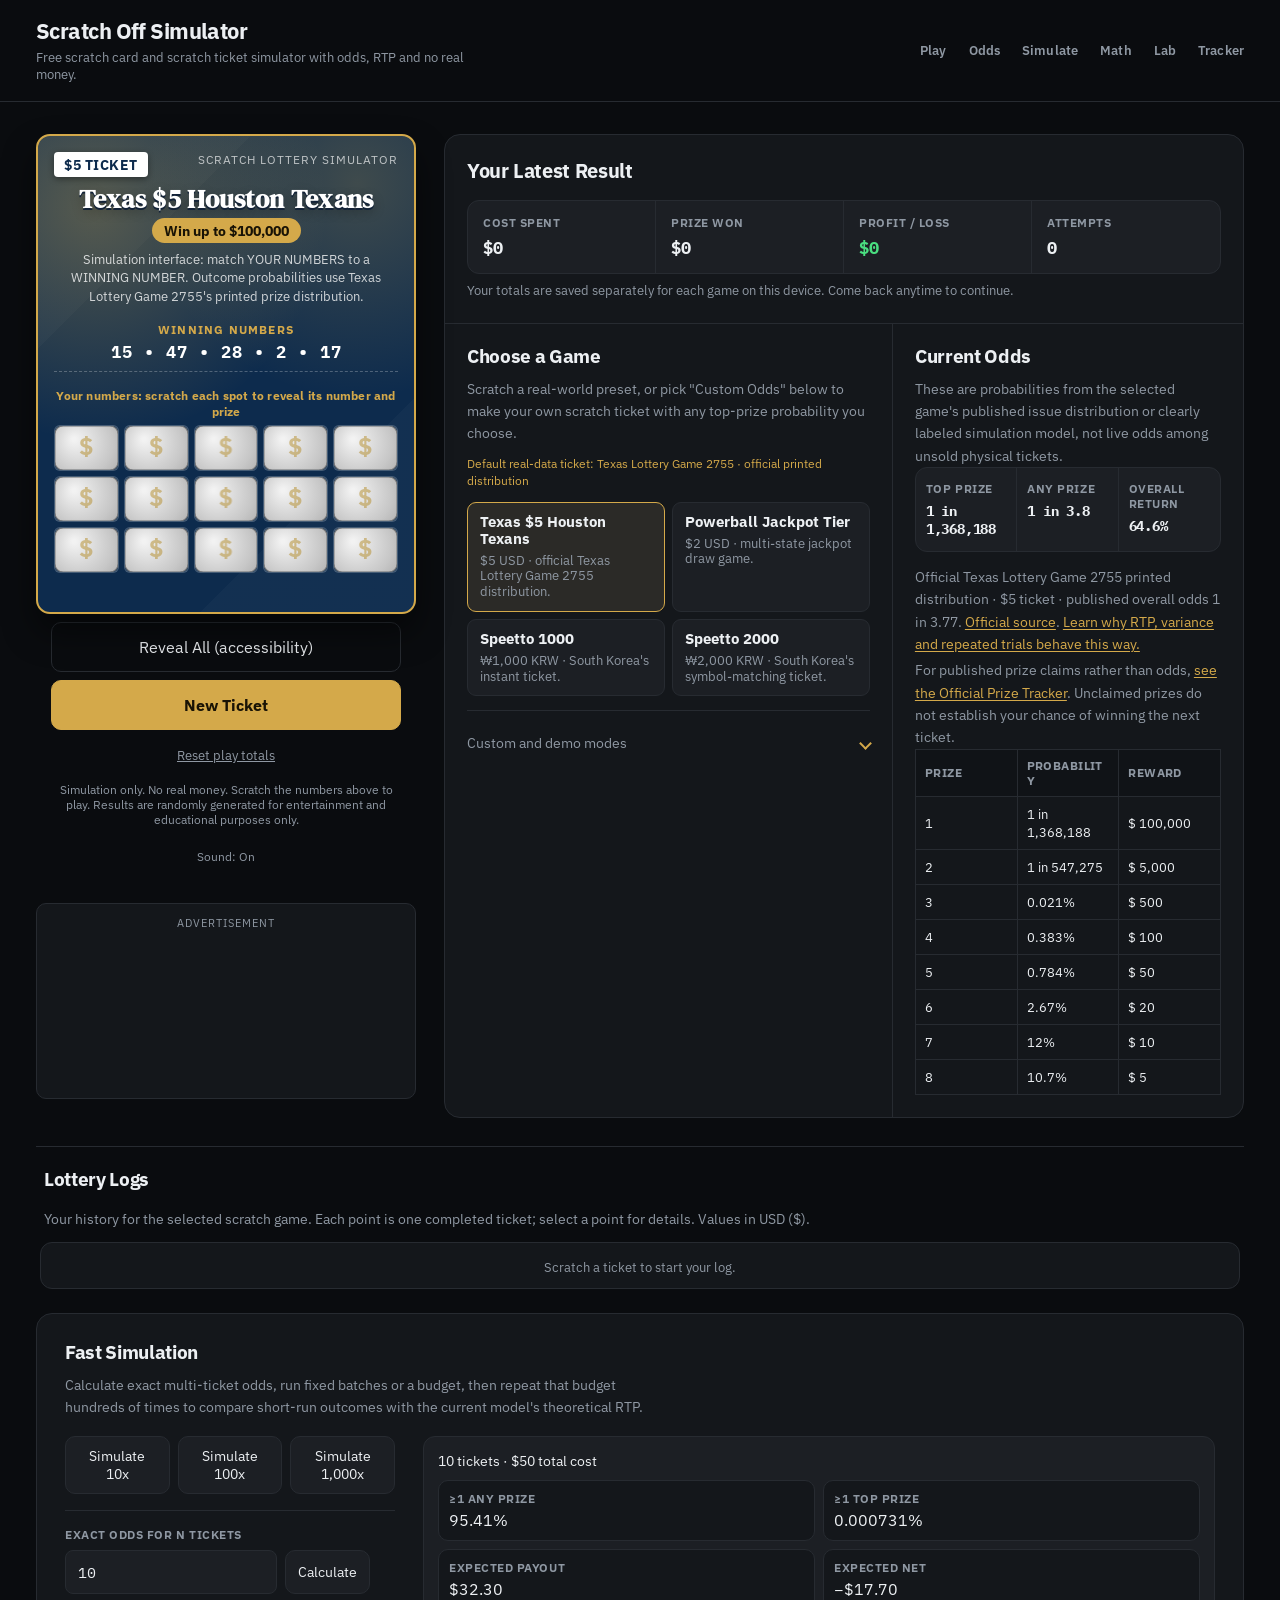
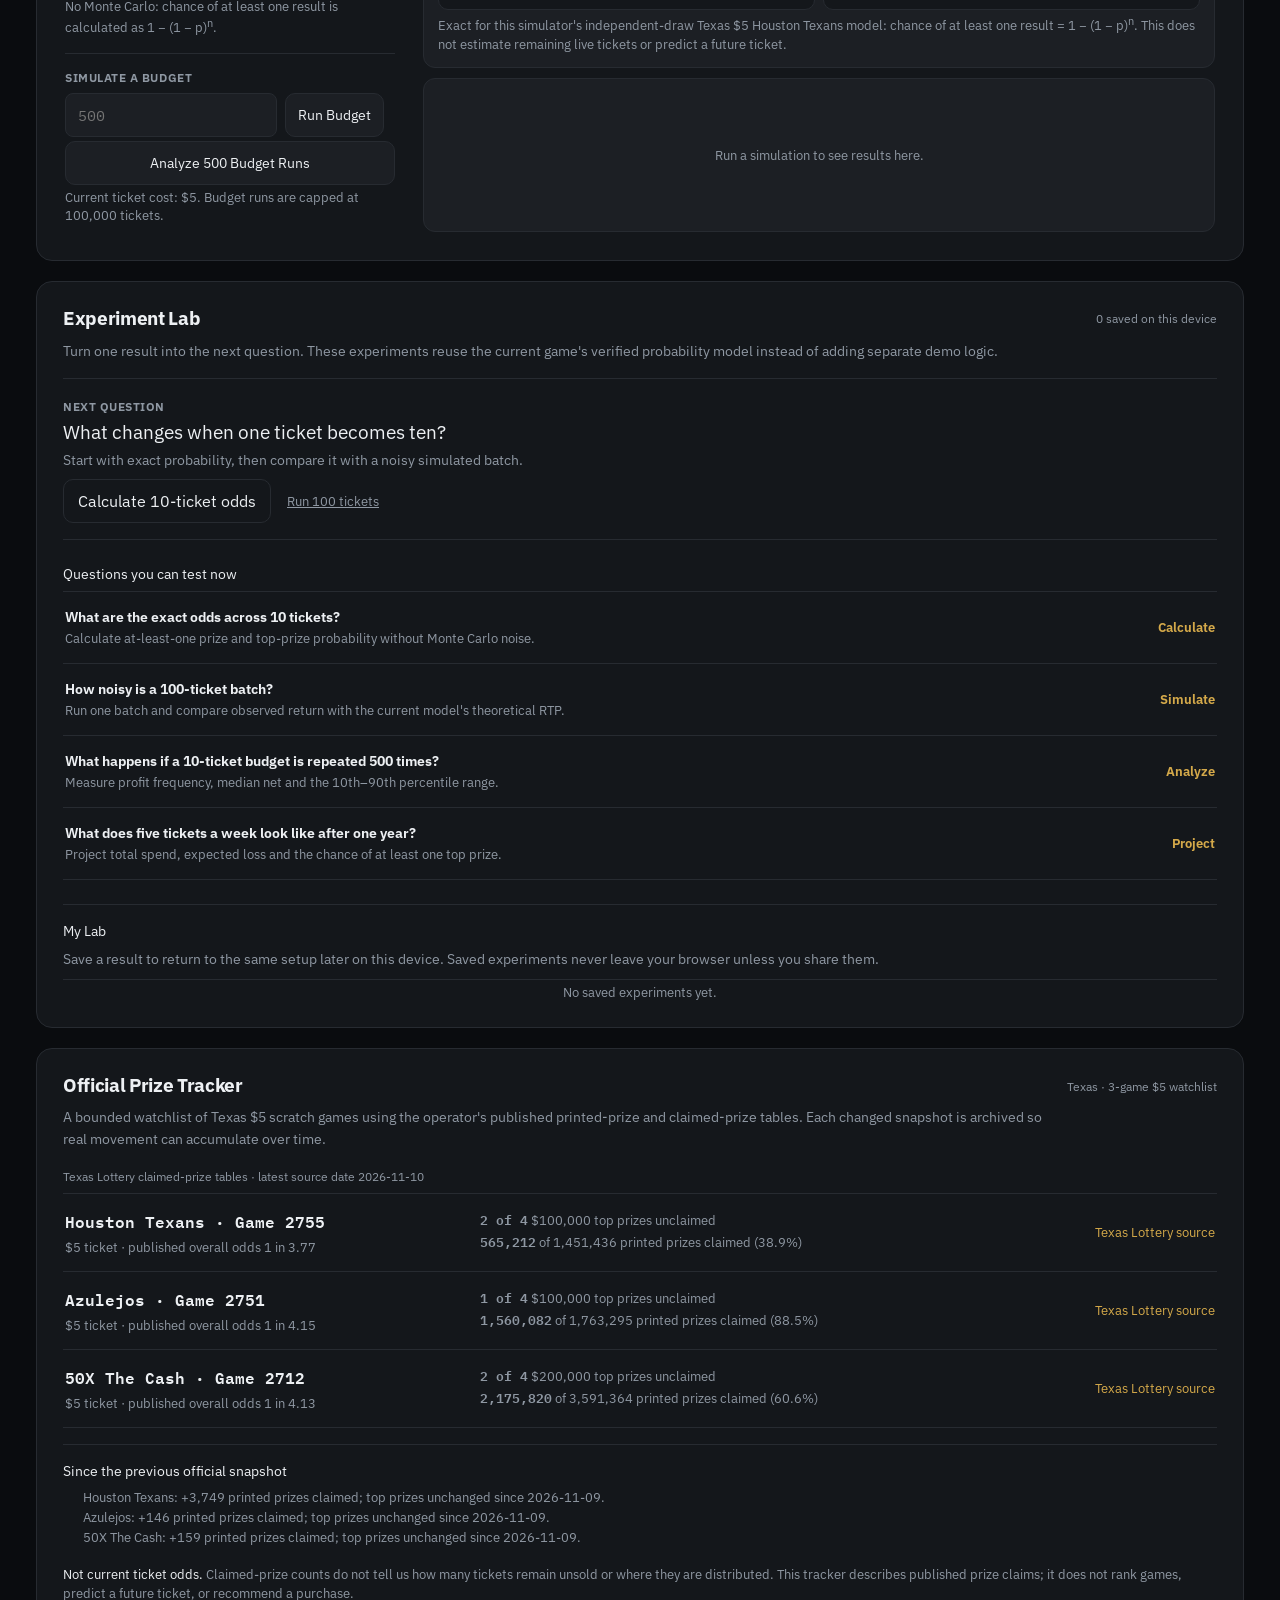
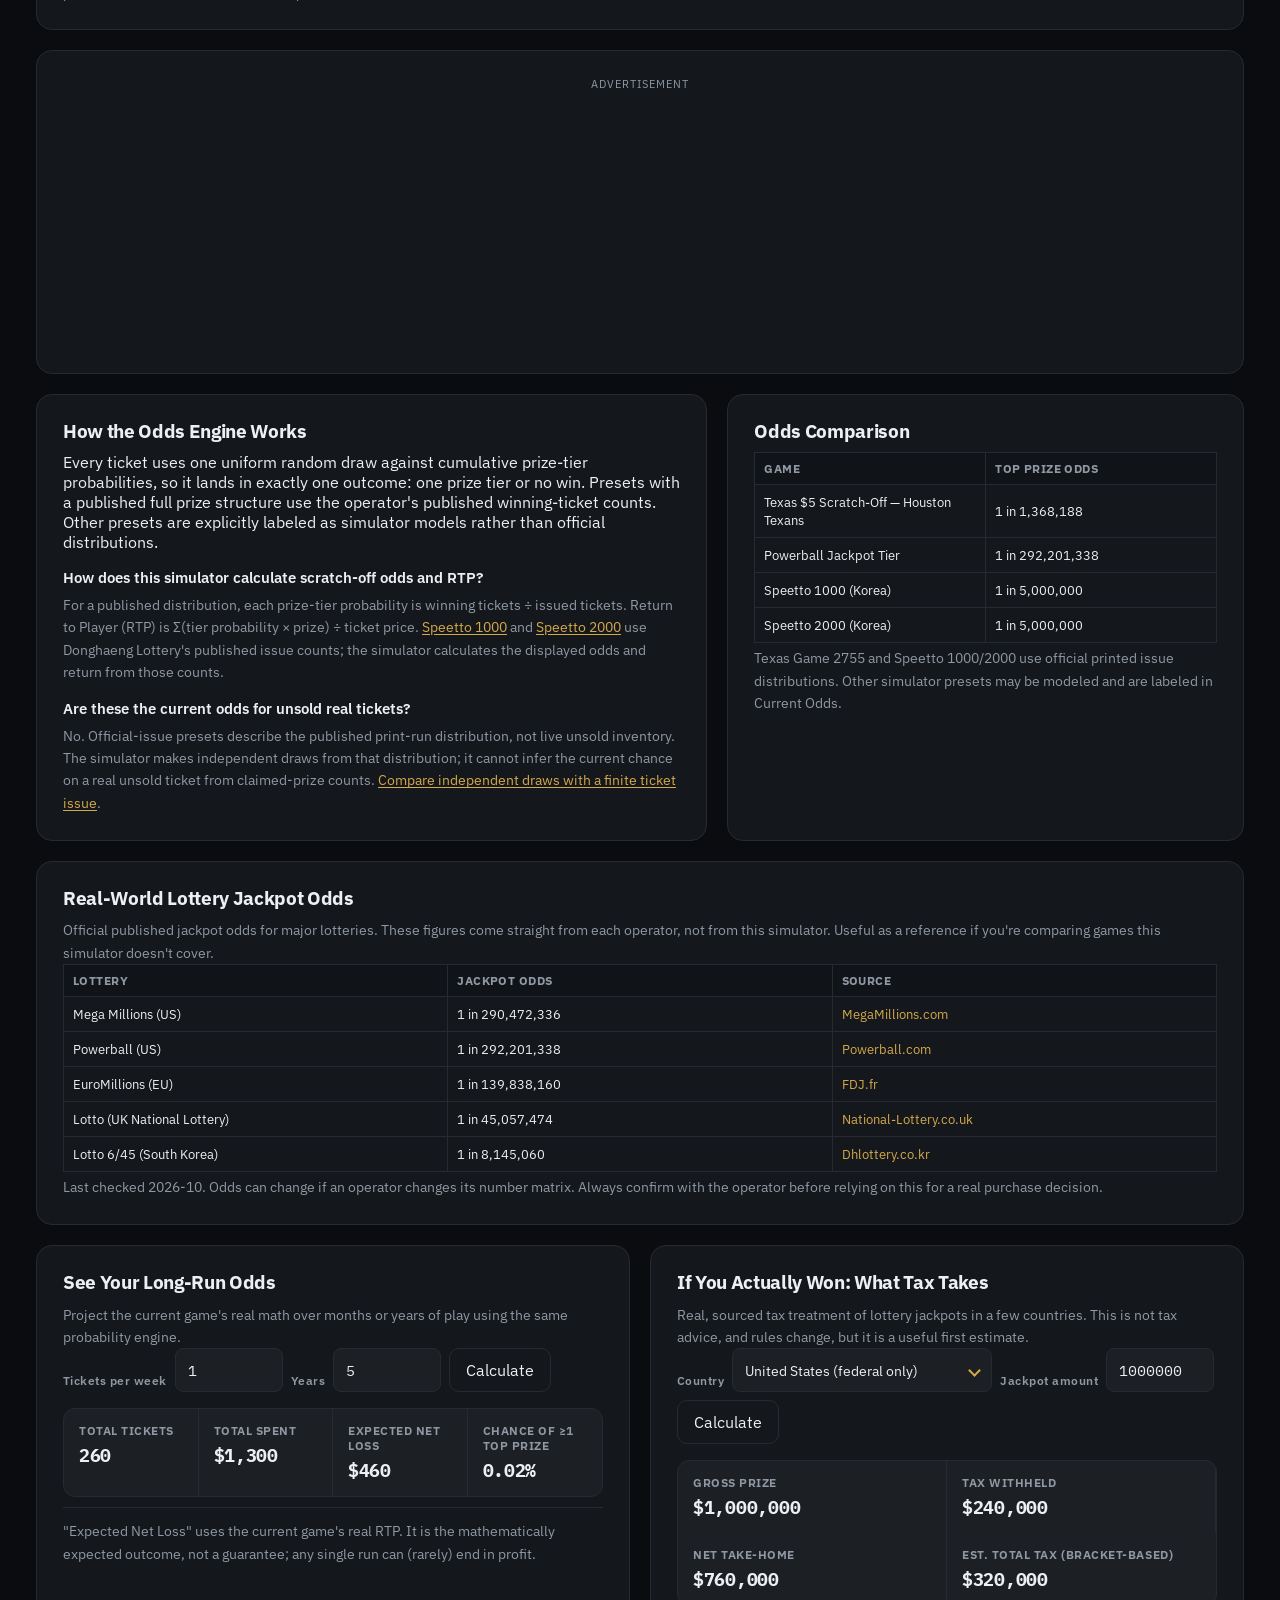
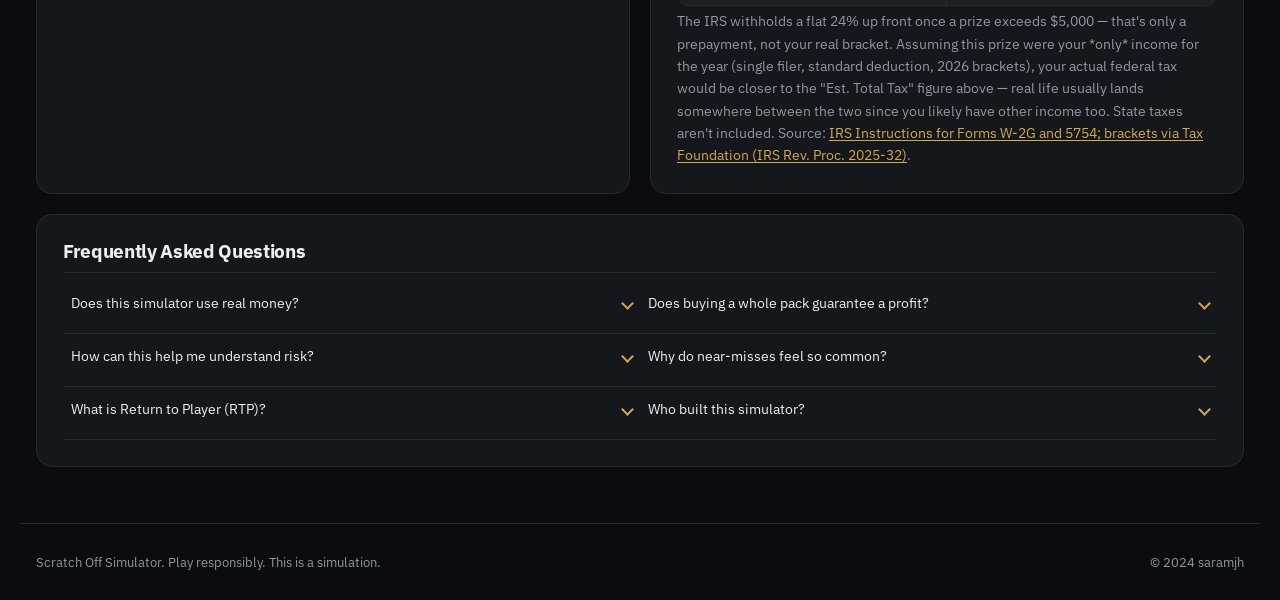
==== commit f1dac007: "chore(data): refresh Texas prize tracker" ====
--- a/index.html
+++ b/index.html
@@ -367,7 +367,7 @@
           <span class="tracker-scope">Texas · 3-game $5 watchlist</span>
         </div>
         <!-- TEXAS_PRIZE_TRACKER_DATA_START -->
-        <div class="tracker-source-line">Texas Lottery claimed-prize tables · latest source date 2026-11-09</div>
+        <div class="tracker-source-line">Texas Lottery claimed-prize tables · latest source date 2026-11-10</div>
         <div class="tracker-list">
           <article class="tracker-row">
             <div class="tracker-game">
@@ -376,7 +376,7 @@
             </div>
             <div class="tracker-measures">
               <span><strong>2 of 4</strong> $100,000 top prizes unclaimed</span>
-              <span><strong>561,463</strong> of 1,451,436 printed prizes claimed (38.7%)</span>
+              <span><strong>565,212</strong> of 1,451,436 printed prizes claimed (38.9%)</span>
             </div>
             <a href="https://www.texaslottery.com/export/sites/lottery/Games/Scratch_Offs/details.html_252698616.html" target="_blank" rel="noopener">Texas Lottery source</a>
           </article>
@@ -387,7 +387,7 @@
             </div>
             <div class="tracker-measures">
               <span><strong>1 of 4</strong> $100,000 top prizes unclaimed</span>
-              <span><strong>1,559,936</strong> of 1,763,295 printed prizes claimed (88.5%)</span>
+              <span><strong>1,560,082</strong> of 1,763,295 printed prizes claimed (88.5%)</span>
             </div>
             <a href="https://www.texaslottery.com/export/sites/lottery/Games/Scratch_Offs/details.html_252698620.html" target="_blank" rel="noopener">Texas Lottery source</a>
           </article>
@@ -398,7 +398,7 @@
             </div>
             <div class="tracker-measures">
               <span><strong>2 of 4</strong> $200,000 top prizes unclaimed</span>
-              <span><strong>2,175,661</strong> of 3,591,364 printed prizes claimed (60.6%)</span>
+              <span><strong>2,175,820</strong> of 3,591,364 printed prizes claimed (60.6%)</span>
             </div>
             <a href="https://www.texaslottery.com/export/sites/lottery/Games/Scratch_Offs/details.html_252698743.html" target="_blank" rel="noopener">Texas Lottery source</a>
           </article>
@@ -406,9 +406,9 @@
           <div class="tracker-change-log">
             <h3>Since the previous official snapshot</h3>
             <ul>
-            <li><strong>Houston Texans</strong>: +3,733 printed prizes claimed; top prizes unchanged since 2026-11-08.</li>
-            <li><strong>Azulejos</strong>: +130 printed prizes claimed; top prizes unchanged since 2026-11-08.</li>
-            <li><strong>50X The Cash</strong>: +142 printed prizes claimed; top prizes unchanged since 2026-11-08.</li>
+            <li><strong>Houston Texans</strong>: +3,749 printed prizes claimed; top prizes unchanged since 2026-11-09.</li>
+            <li><strong>Azulejos</strong>: +146 printed prizes claimed; top prizes unchanged since 2026-11-09.</li>
+            <li><strong>50X The Cash</strong>: +159 printed prizes claimed; top prizes unchanged since 2026-11-09.</li>
             </ul>
           </div>
         <!-- TEXAS_PRIZE_TRACKER_DATA_END -->
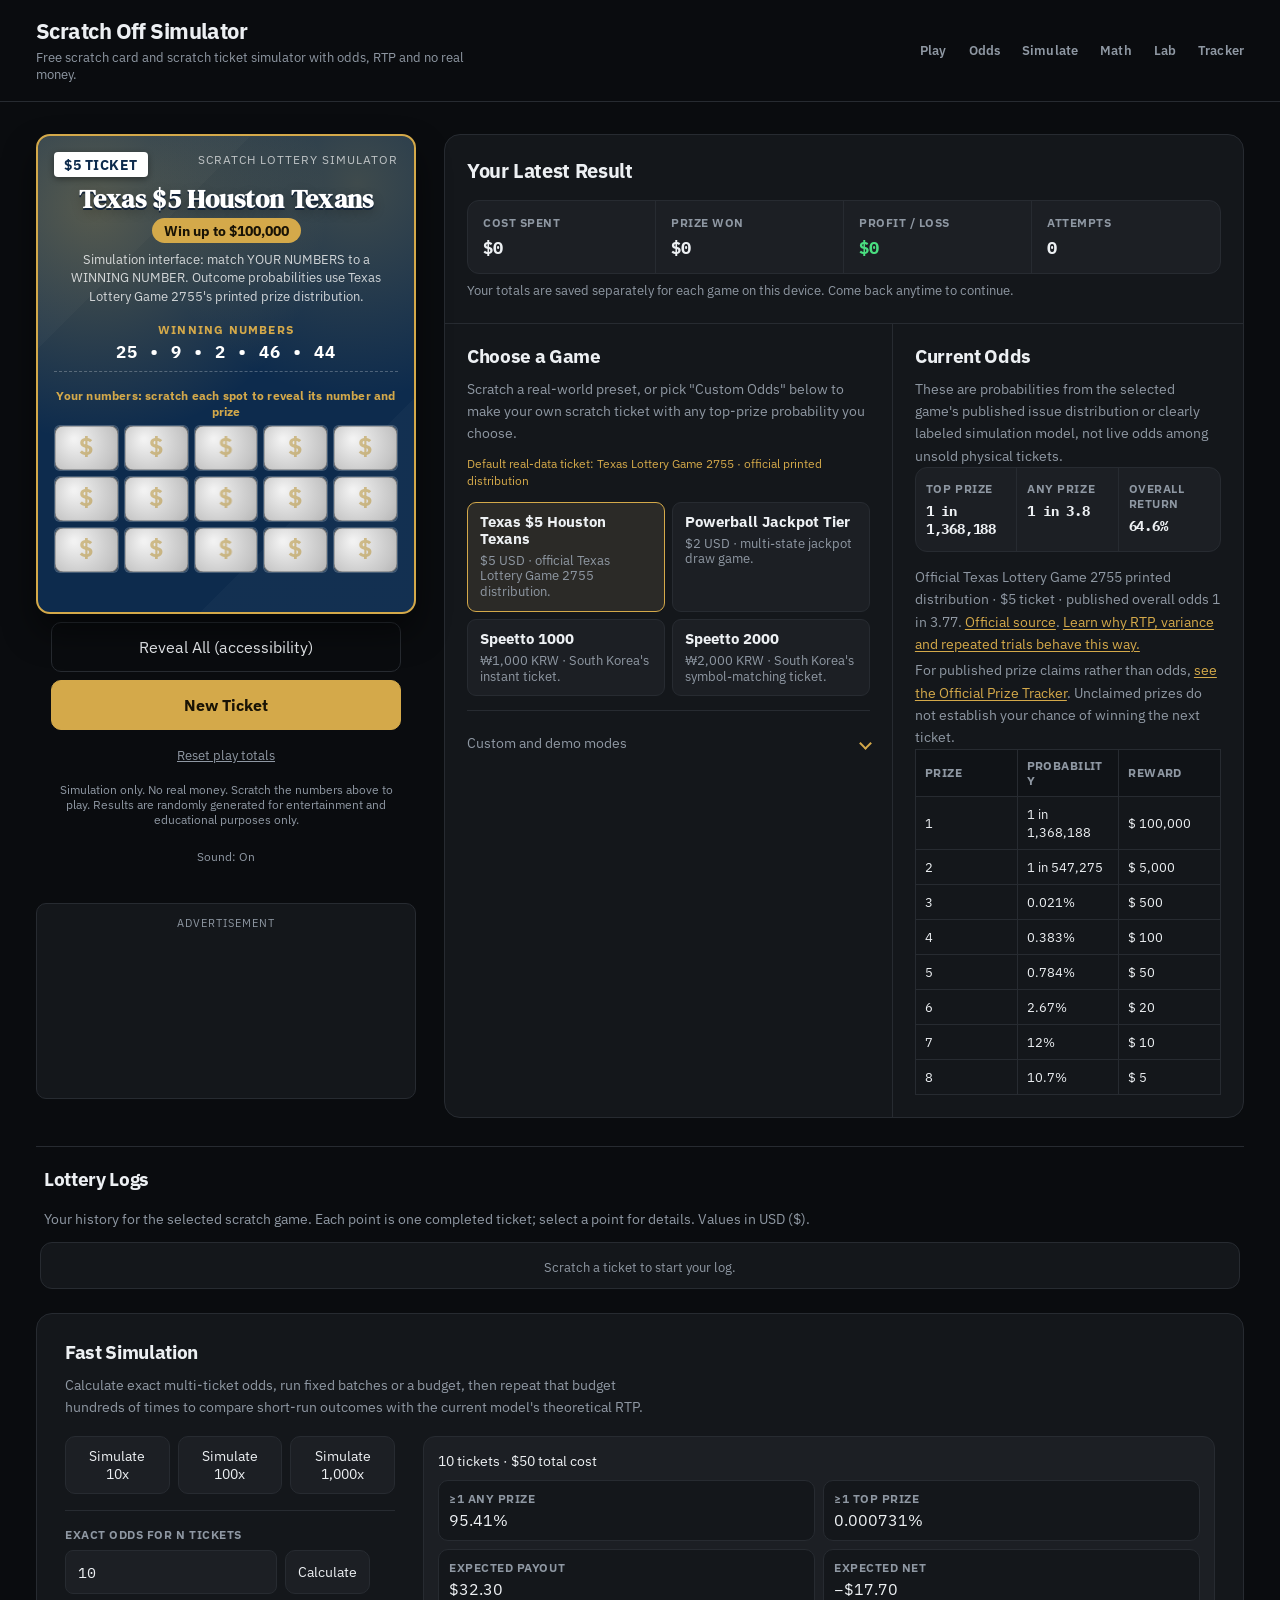
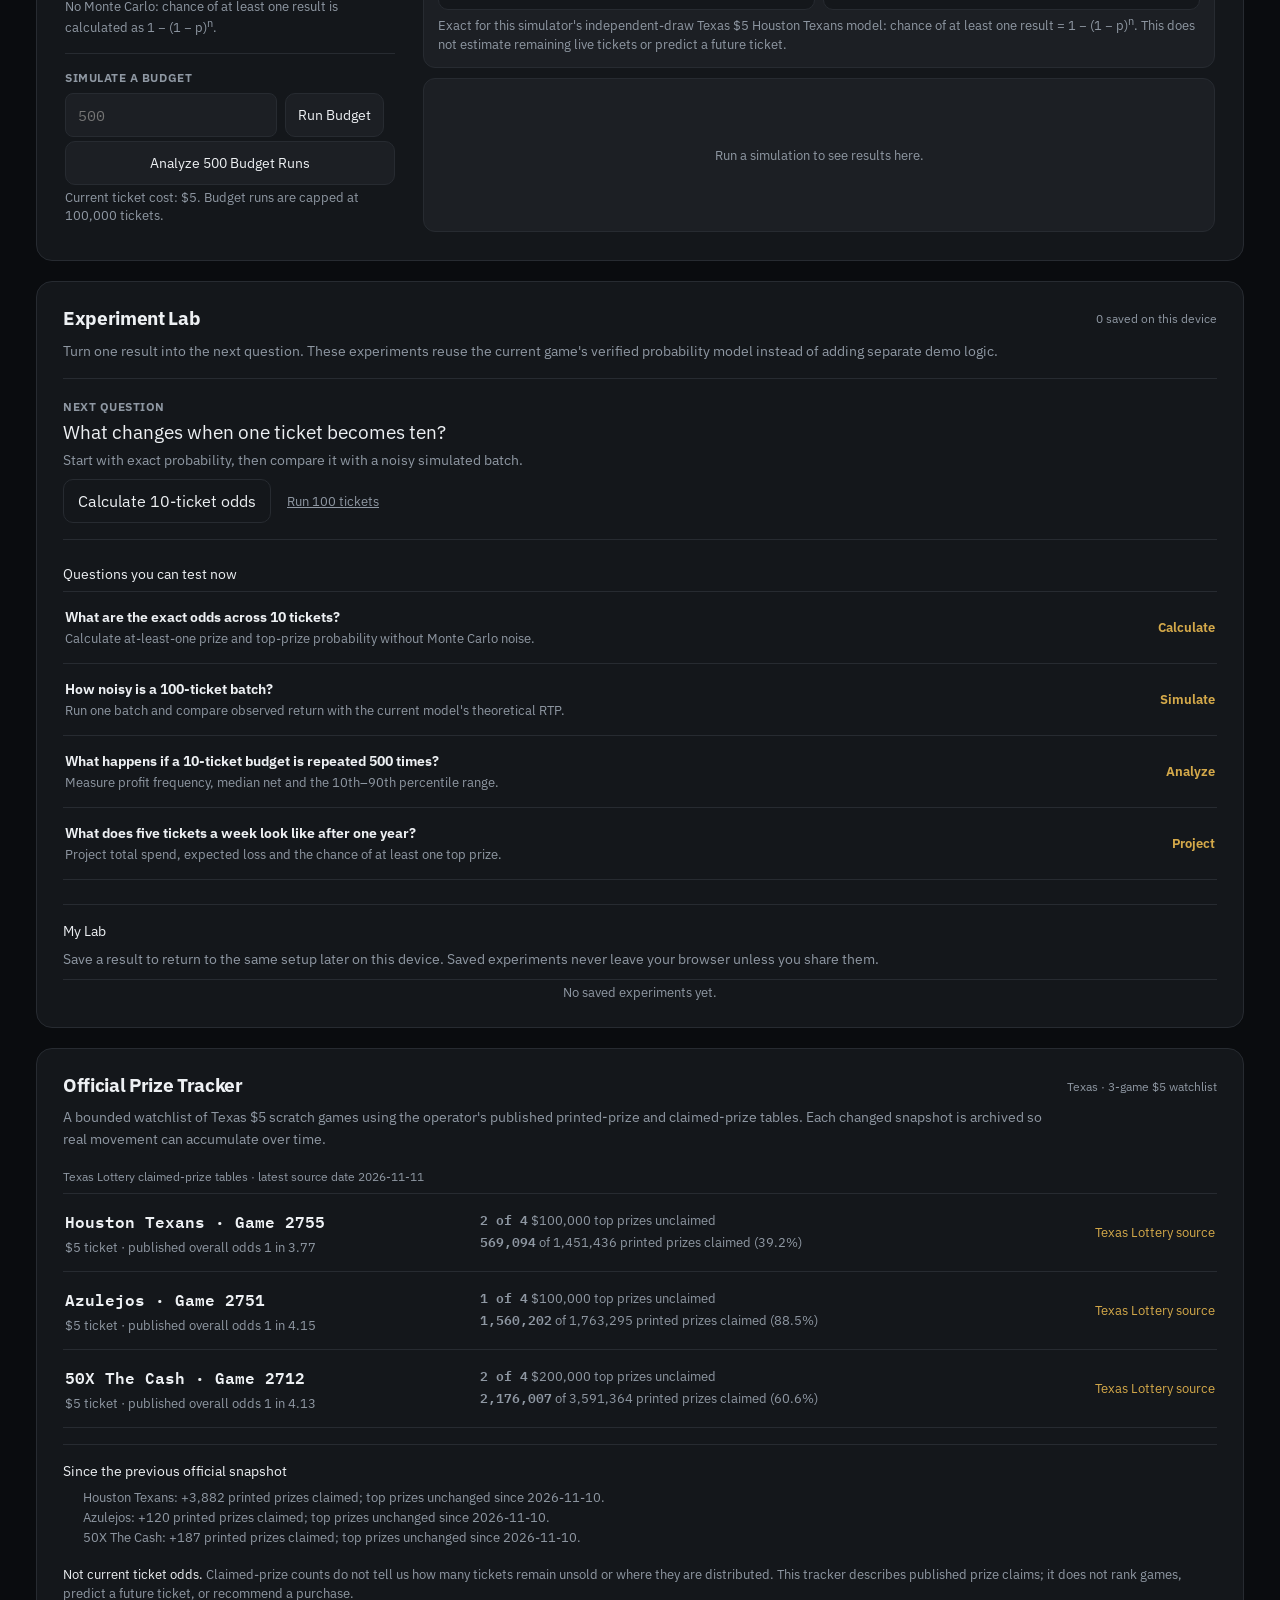
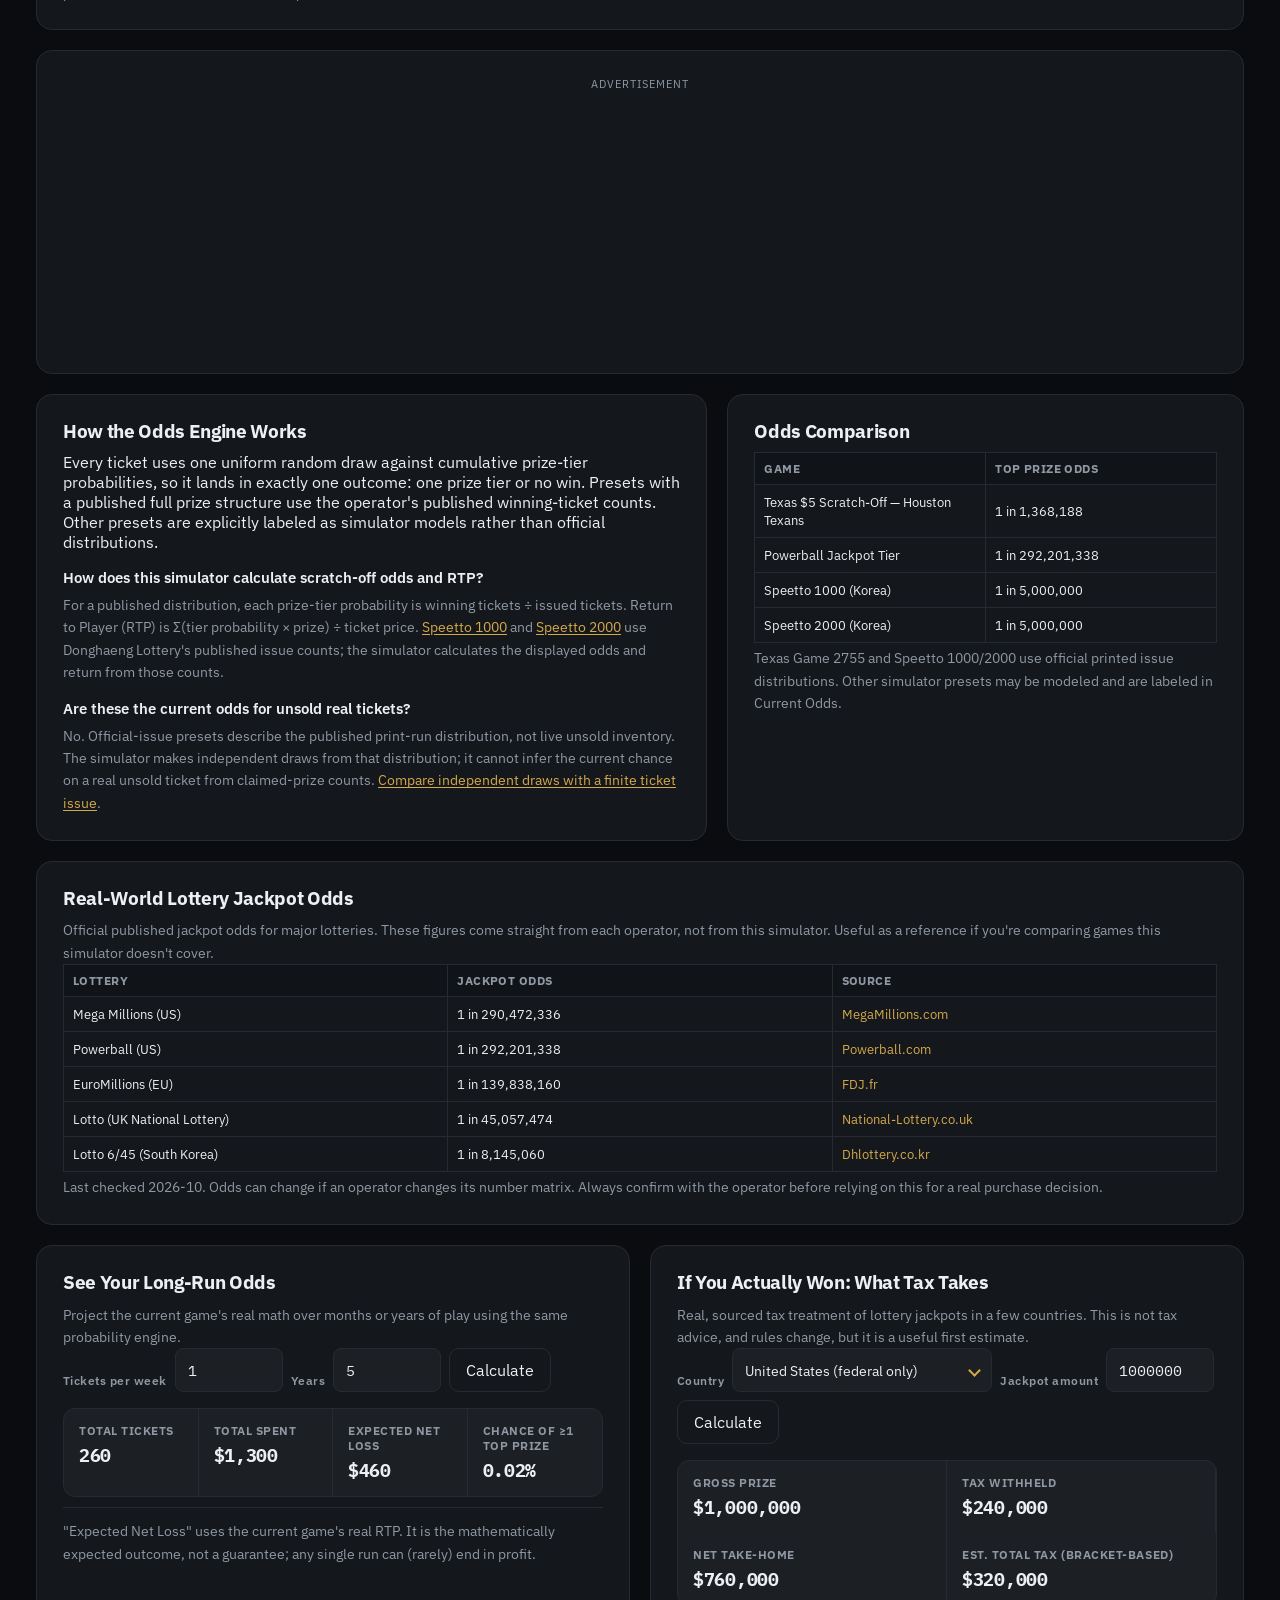
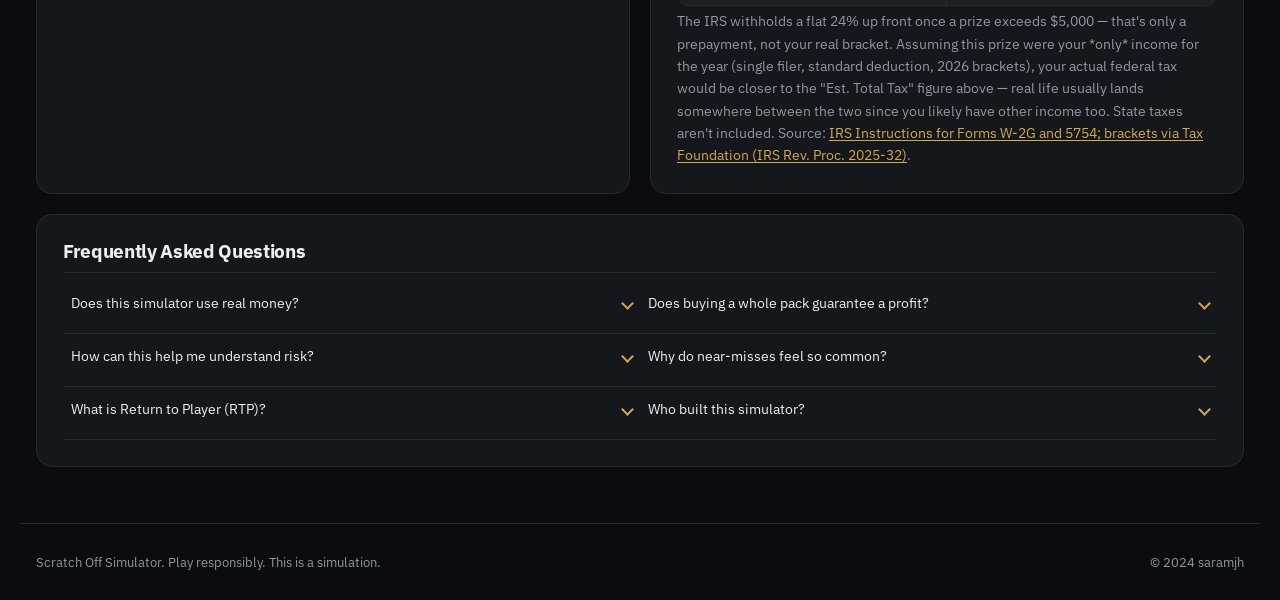
==== commit ae7f3952: "chore(data): refresh Texas prize tracker" ====
--- a/index.html
+++ b/index.html
@@ -367,7 +367,7 @@
           <span class="tracker-scope">Texas · 3-game $5 watchlist</span>
         </div>
         <!-- TEXAS_PRIZE_TRACKER_DATA_START -->
-        <div class="tracker-source-line">Texas Lottery claimed-prize tables · latest source date 2026-11-10</div>
+        <div class="tracker-source-line">Texas Lottery claimed-prize tables · latest source date 2026-11-11</div>
         <div class="tracker-list">
           <article class="tracker-row">
             <div class="tracker-game">
@@ -376,7 +376,7 @@
             </div>
             <div class="tracker-measures">
               <span><strong>2 of 4</strong> $100,000 top prizes unclaimed</span>
-              <span><strong>565,212</strong> of 1,451,436 printed prizes claimed (38.9%)</span>
+              <span><strong>569,094</strong> of 1,451,436 printed prizes claimed (39.2%)</span>
             </div>
             <a href="https://www.texaslottery.com/export/sites/lottery/Games/Scratch_Offs/details.html_252698616.html" target="_blank" rel="noopener">Texas Lottery source</a>
           </article>
@@ -387,7 +387,7 @@
             </div>
             <div class="tracker-measures">
               <span><strong>1 of 4</strong> $100,000 top prizes unclaimed</span>
-              <span><strong>1,560,082</strong> of 1,763,295 printed prizes claimed (88.5%)</span>
+              <span><strong>1,560,202</strong> of 1,763,295 printed prizes claimed (88.5%)</span>
             </div>
             <a href="https://www.texaslottery.com/export/sites/lottery/Games/Scratch_Offs/details.html_252698620.html" target="_blank" rel="noopener">Texas Lottery source</a>
           </article>
@@ -398,7 +398,7 @@
             </div>
             <div class="tracker-measures">
               <span><strong>2 of 4</strong> $200,000 top prizes unclaimed</span>
-              <span><strong>2,175,820</strong> of 3,591,364 printed prizes claimed (60.6%)</span>
+              <span><strong>2,176,007</strong> of 3,591,364 printed prizes claimed (60.6%)</span>
             </div>
             <a href="https://www.texaslottery.com/export/sites/lottery/Games/Scratch_Offs/details.html_252698743.html" target="_blank" rel="noopener">Texas Lottery source</a>
           </article>
@@ -406,9 +406,9 @@
           <div class="tracker-change-log">
             <h3>Since the previous official snapshot</h3>
             <ul>
-            <li><strong>Houston Texans</strong>: +3,749 printed prizes claimed; top prizes unchanged since 2026-11-09.</li>
-            <li><strong>Azulejos</strong>: +146 printed prizes claimed; top prizes unchanged since 2026-11-09.</li>
-            <li><strong>50X The Cash</strong>: +159 printed prizes claimed; top prizes unchanged since 2026-11-09.</li>
+            <li><strong>Houston Texans</strong>: +3,882 printed prizes claimed; top prizes unchanged since 2026-11-10.</li>
+            <li><strong>Azulejos</strong>: +120 printed prizes claimed; top prizes unchanged since 2026-11-10.</li>
+            <li><strong>50X The Cash</strong>: +187 printed prizes claimed; top prizes unchanged since 2026-11-10.</li>
             </ul>
           </div>
         <!-- TEXAS_PRIZE_TRACKER_DATA_END -->
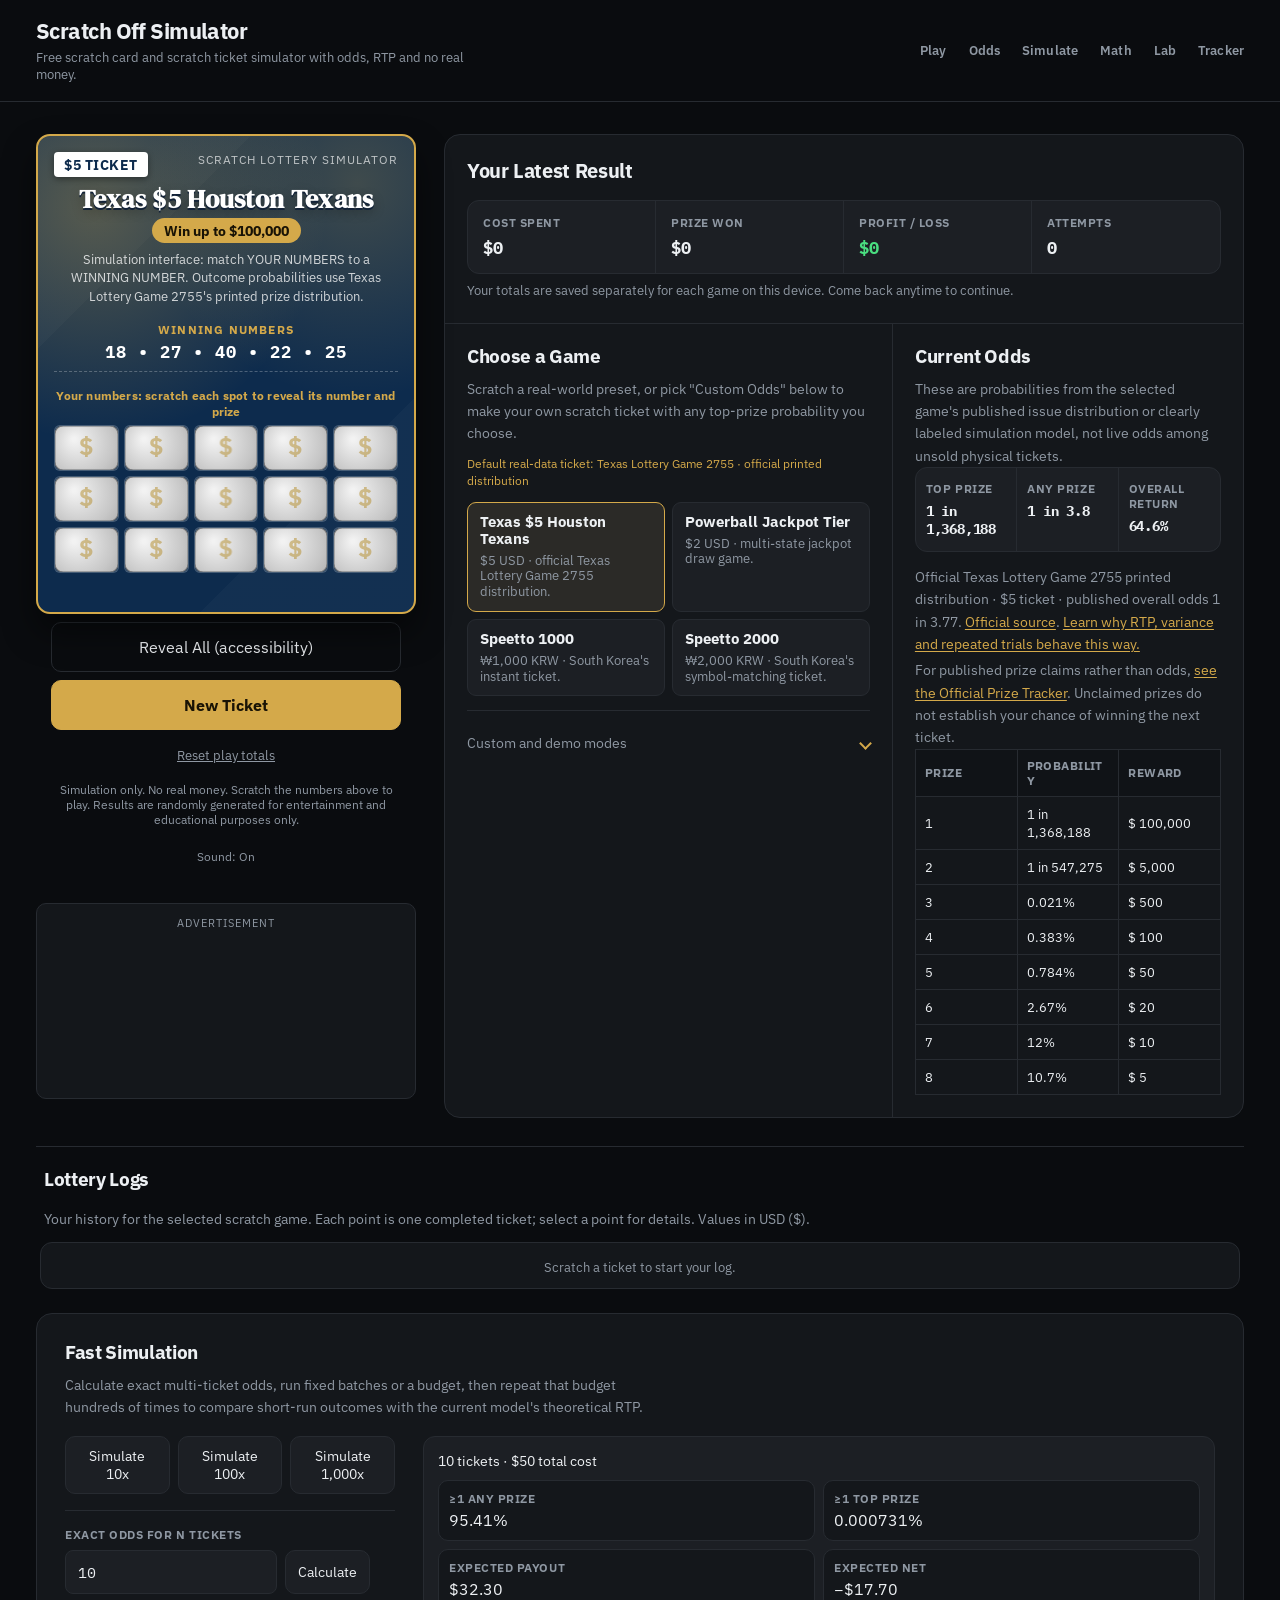
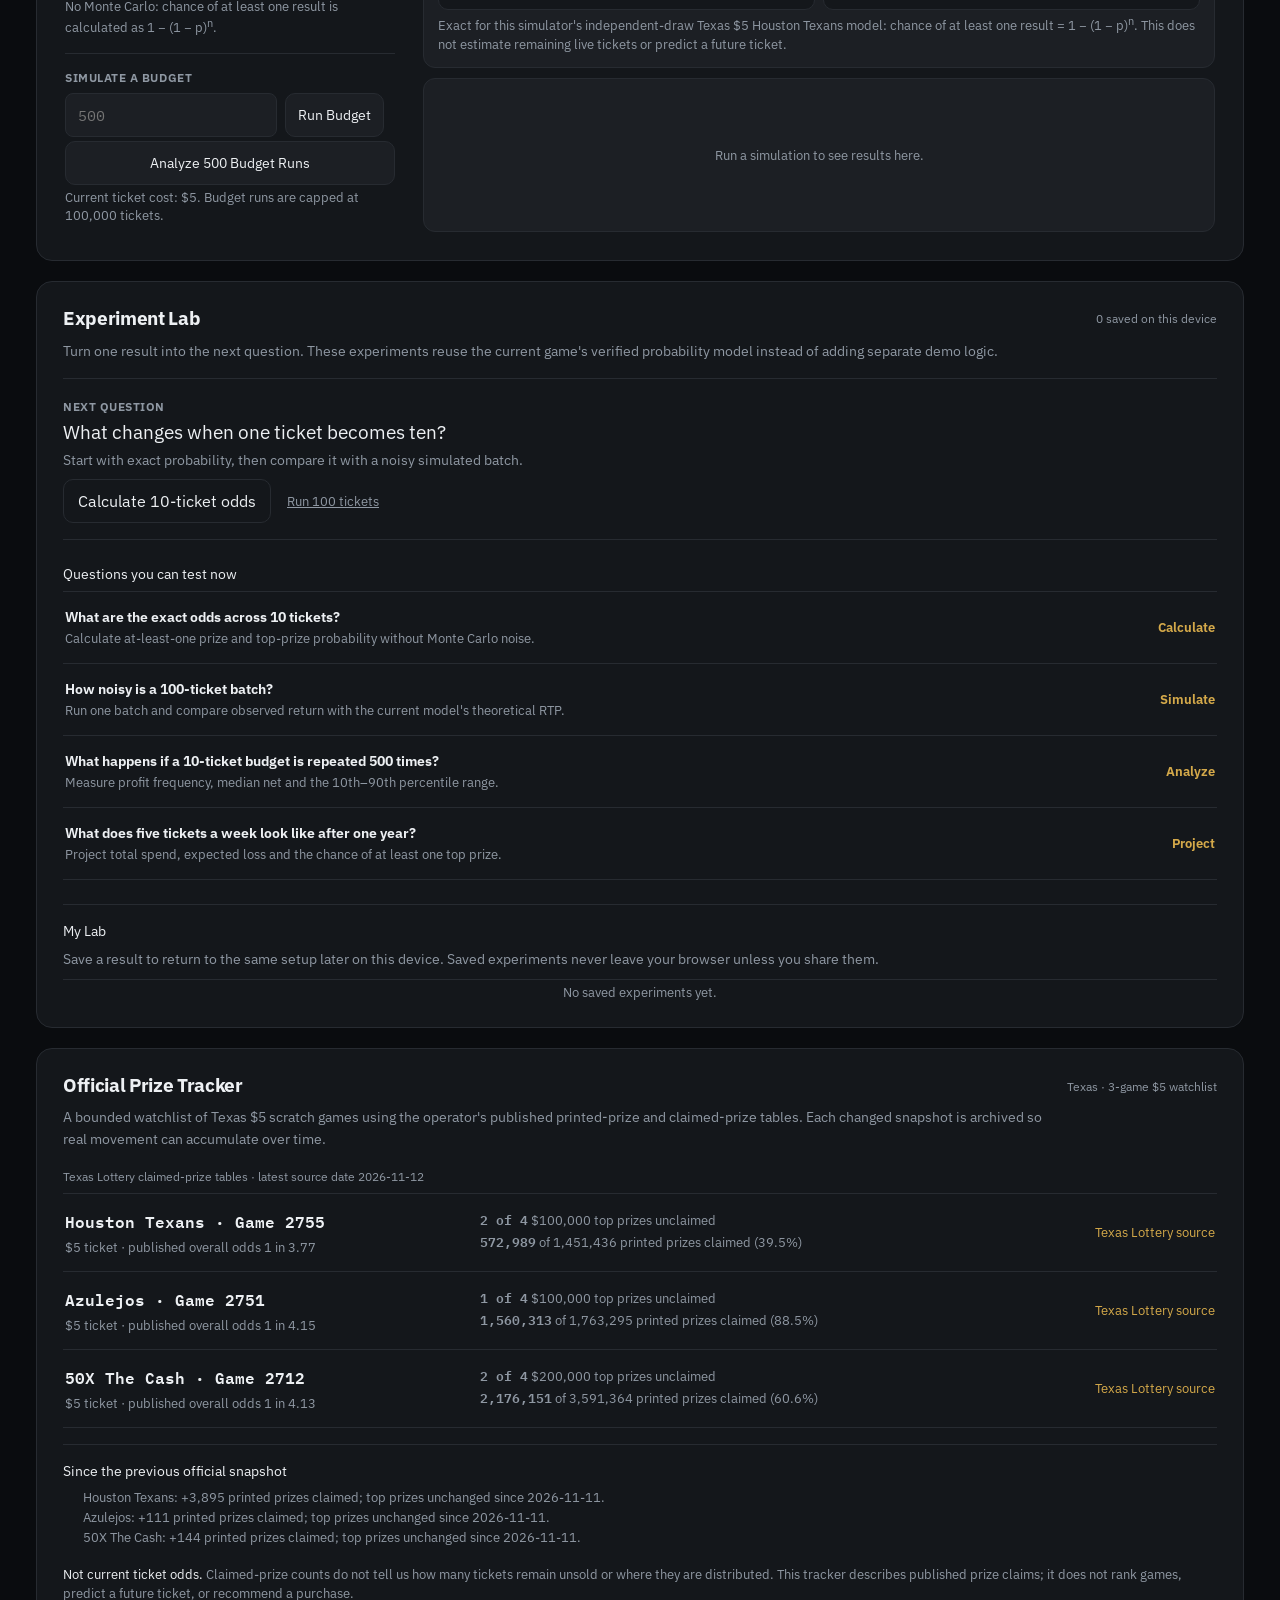
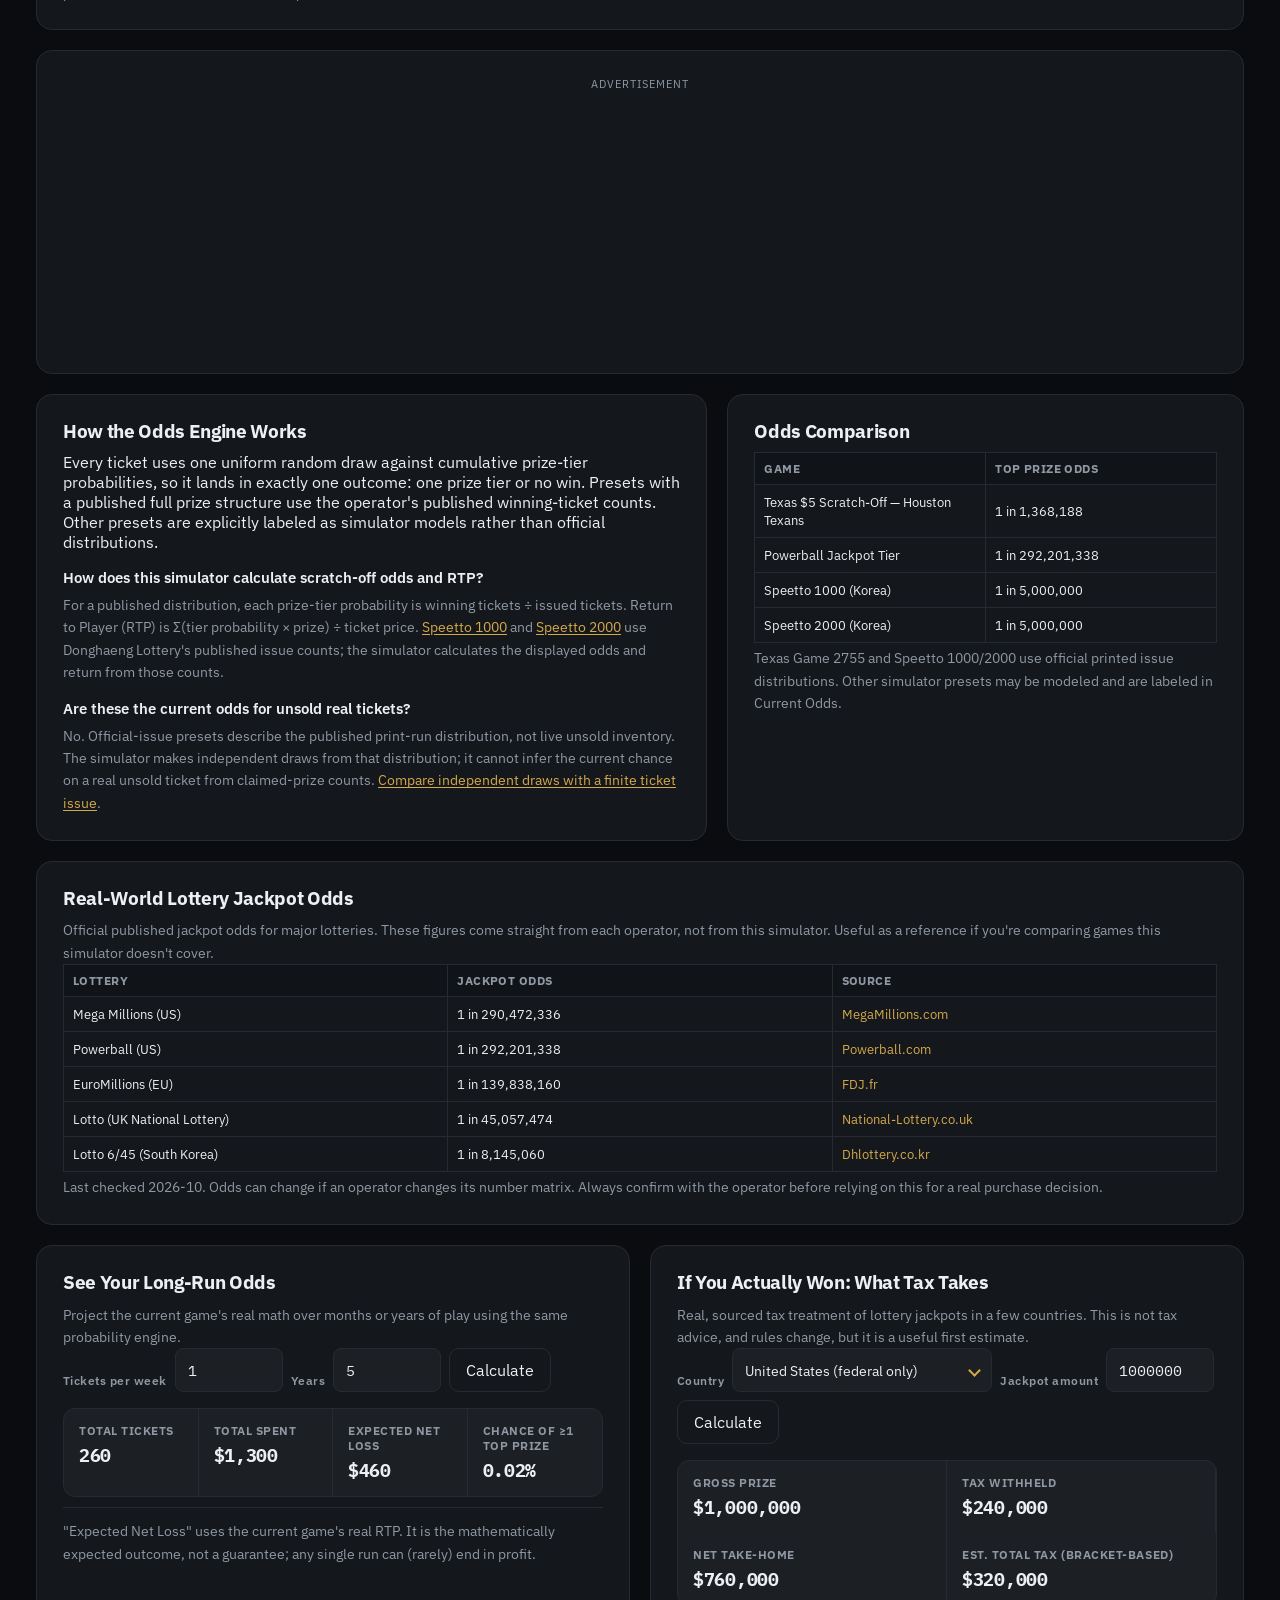
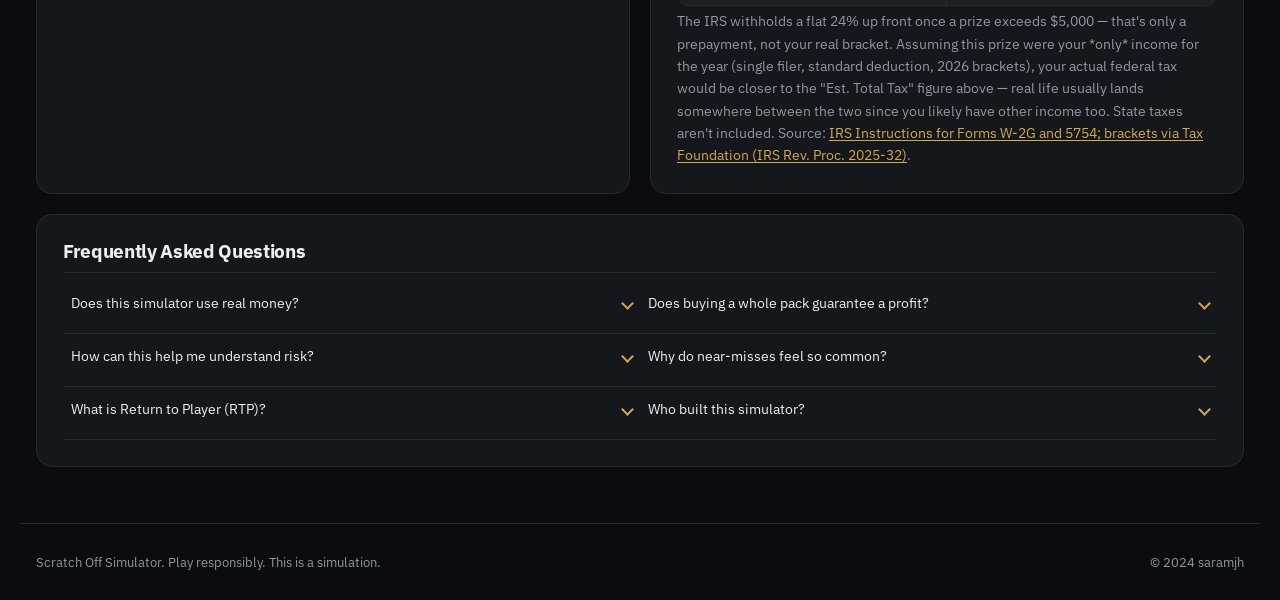
==== commit c4f201fb: "chore(data): refresh Texas prize tracker" ====
--- a/index.html
+++ b/index.html
@@ -367,7 +367,7 @@
           <span class="tracker-scope">Texas · 3-game $5 watchlist</span>
         </div>
         <!-- TEXAS_PRIZE_TRACKER_DATA_START -->
-        <div class="tracker-source-line">Texas Lottery claimed-prize tables · latest source date 2026-11-11</div>
+        <div class="tracker-source-line">Texas Lottery claimed-prize tables · latest source date 2026-11-12</div>
         <div class="tracker-list">
           <article class="tracker-row">
             <div class="tracker-game">
@@ -376,7 +376,7 @@
             </div>
             <div class="tracker-measures">
               <span><strong>2 of 4</strong> $100,000 top prizes unclaimed</span>
-              <span><strong>569,094</strong> of 1,451,436 printed prizes claimed (39.2%)</span>
+              <span><strong>572,989</strong> of 1,451,436 printed prizes claimed (39.5%)</span>
             </div>
             <a href="https://www.texaslottery.com/export/sites/lottery/Games/Scratch_Offs/details.html_252698616.html" target="_blank" rel="noopener">Texas Lottery source</a>
           </article>
@@ -387,7 +387,7 @@
             </div>
             <div class="tracker-measures">
               <span><strong>1 of 4</strong> $100,000 top prizes unclaimed</span>
-              <span><strong>1,560,202</strong> of 1,763,295 printed prizes claimed (88.5%)</span>
+              <span><strong>1,560,313</strong> of 1,763,295 printed prizes claimed (88.5%)</span>
             </div>
             <a href="https://www.texaslottery.com/export/sites/lottery/Games/Scratch_Offs/details.html_252698620.html" target="_blank" rel="noopener">Texas Lottery source</a>
           </article>
@@ -398,7 +398,7 @@
             </div>
             <div class="tracker-measures">
               <span><strong>2 of 4</strong> $200,000 top prizes unclaimed</span>
-              <span><strong>2,176,007</strong> of 3,591,364 printed prizes claimed (60.6%)</span>
+              <span><strong>2,176,151</strong> of 3,591,364 printed prizes claimed (60.6%)</span>
             </div>
             <a href="https://www.texaslottery.com/export/sites/lottery/Games/Scratch_Offs/details.html_252698743.html" target="_blank" rel="noopener">Texas Lottery source</a>
           </article>
@@ -406,9 +406,9 @@
           <div class="tracker-change-log">
             <h3>Since the previous official snapshot</h3>
             <ul>
-            <li><strong>Houston Texans</strong>: +3,882 printed prizes claimed; top prizes unchanged since 2026-11-10.</li>
-            <li><strong>Azulejos</strong>: +120 printed prizes claimed; top prizes unchanged since 2026-11-10.</li>
-            <li><strong>50X The Cash</strong>: +187 printed prizes claimed; top prizes unchanged since 2026-11-10.</li>
+            <li><strong>Houston Texans</strong>: +3,895 printed prizes claimed; top prizes unchanged since 2026-11-11.</li>
+            <li><strong>Azulejos</strong>: +111 printed prizes claimed; top prizes unchanged since 2026-11-11.</li>
+            <li><strong>50X The Cash</strong>: +144 printed prizes claimed; top prizes unchanged since 2026-11-11.</li>
             </ul>
           </div>
         <!-- TEXAS_PRIZE_TRACKER_DATA_END -->
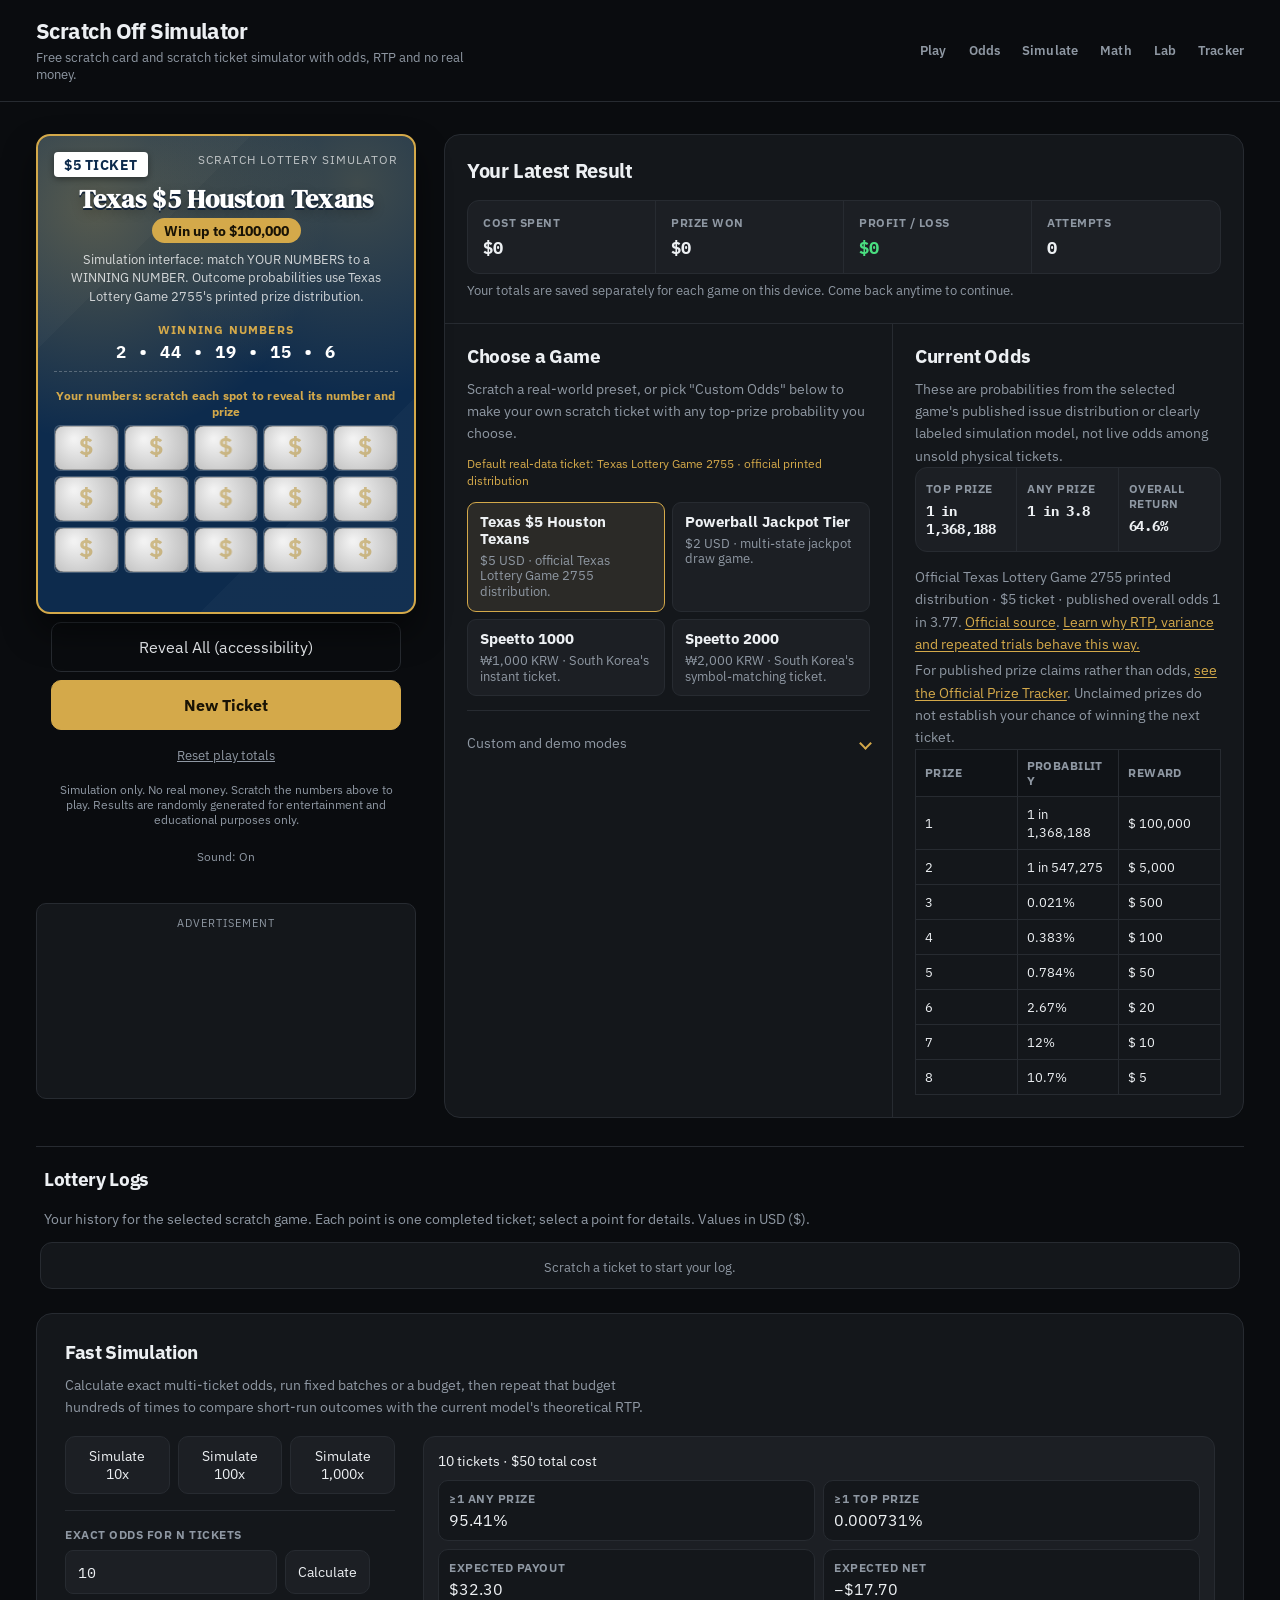
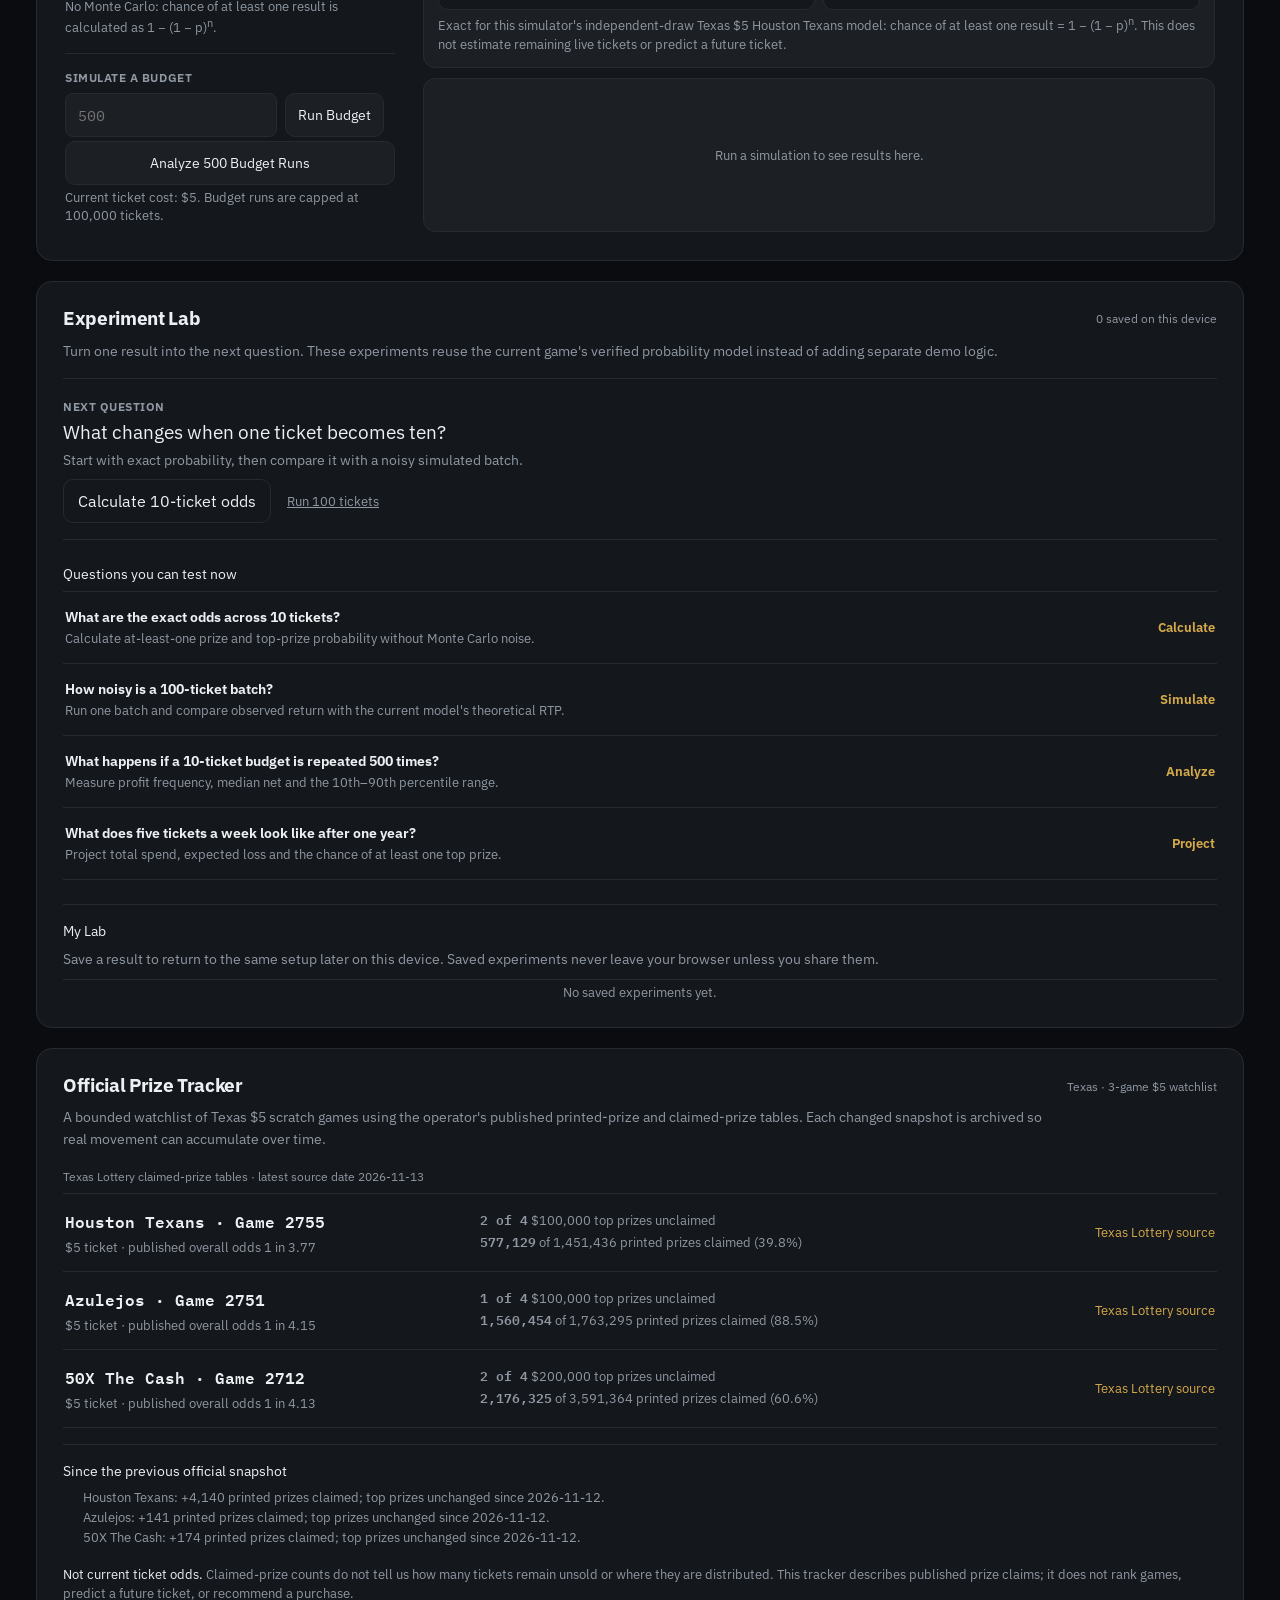
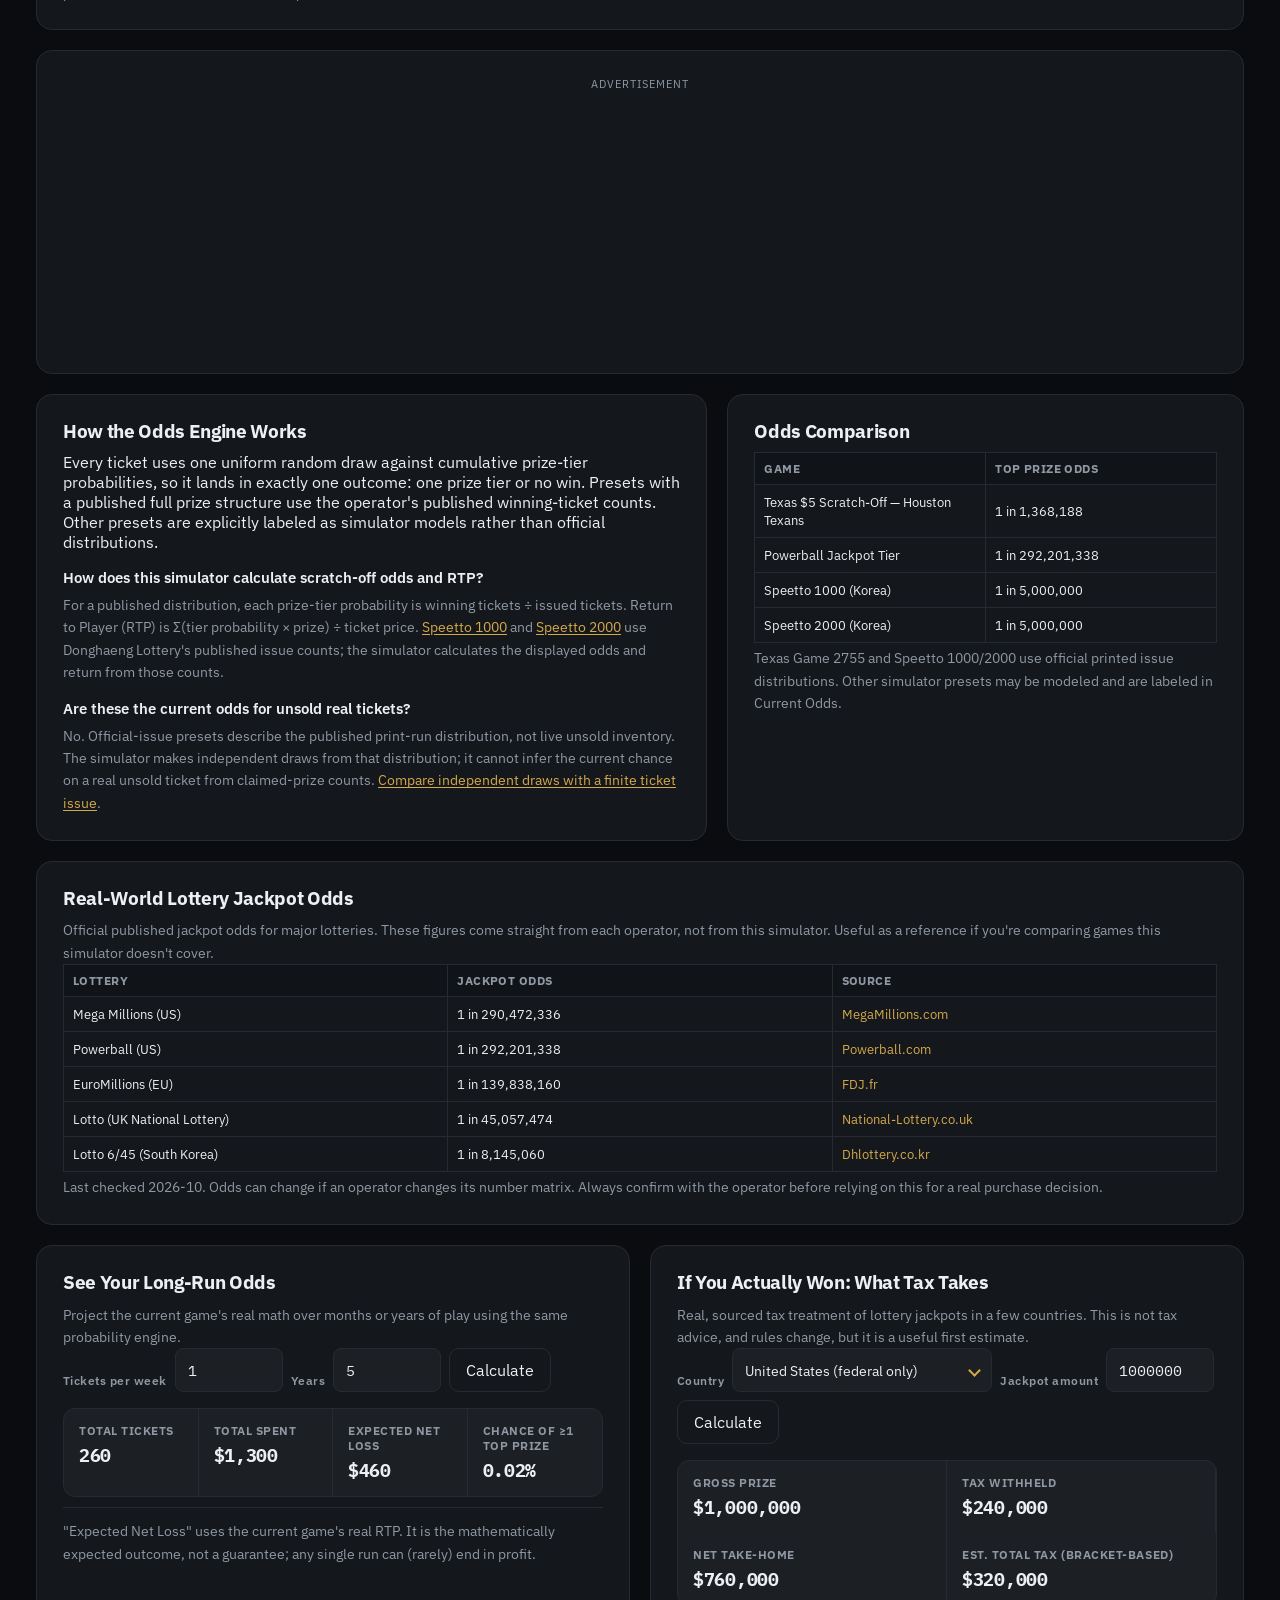
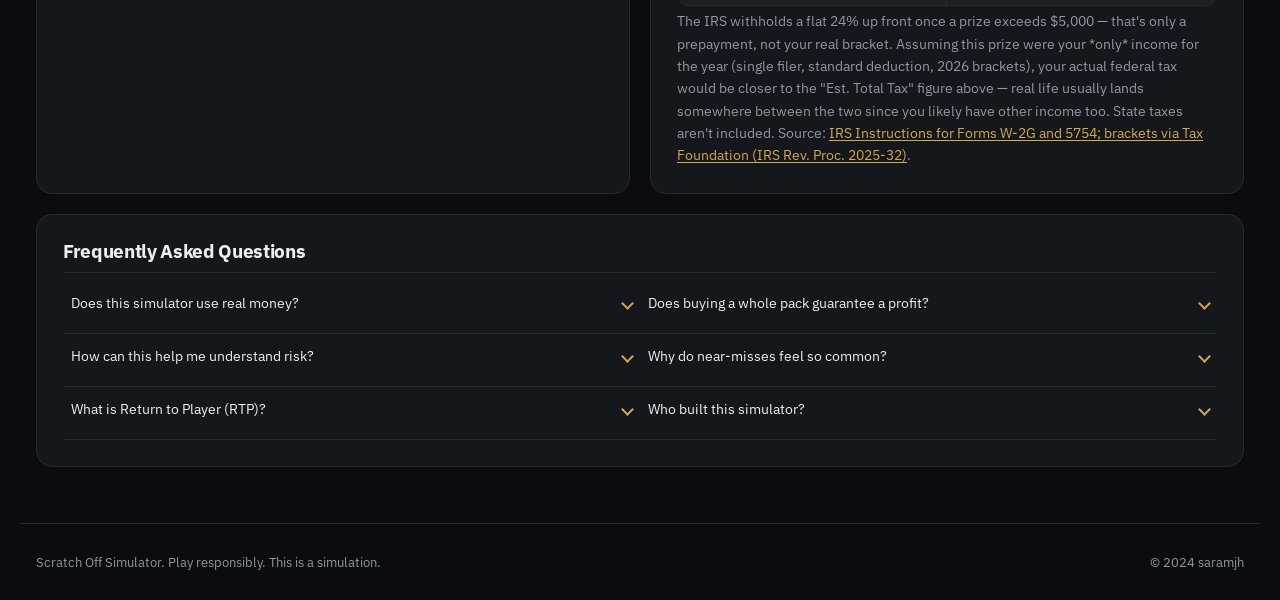
==== commit b061db1e: "chore(data): refresh Texas prize tracker" ====
--- a/index.html
+++ b/index.html
@@ -367,7 +367,7 @@
           <span class="tracker-scope">Texas · 3-game $5 watchlist</span>
         </div>
         <!-- TEXAS_PRIZE_TRACKER_DATA_START -->
-        <div class="tracker-source-line">Texas Lottery claimed-prize tables · latest source date 2026-11-12</div>
+        <div class="tracker-source-line">Texas Lottery claimed-prize tables · latest source date 2026-11-13</div>
         <div class="tracker-list">
           <article class="tracker-row">
             <div class="tracker-game">
@@ -376,7 +376,7 @@
             </div>
             <div class="tracker-measures">
               <span><strong>2 of 4</strong> $100,000 top prizes unclaimed</span>
-              <span><strong>572,989</strong> of 1,451,436 printed prizes claimed (39.5%)</span>
+              <span><strong>577,129</strong> of 1,451,436 printed prizes claimed (39.8%)</span>
             </div>
             <a href="https://www.texaslottery.com/export/sites/lottery/Games/Scratch_Offs/details.html_252698616.html" target="_blank" rel="noopener">Texas Lottery source</a>
           </article>
@@ -387,7 +387,7 @@
             </div>
             <div class="tracker-measures">
               <span><strong>1 of 4</strong> $100,000 top prizes unclaimed</span>
-              <span><strong>1,560,313</strong> of 1,763,295 printed prizes claimed (88.5%)</span>
+              <span><strong>1,560,454</strong> of 1,763,295 printed prizes claimed (88.5%)</span>
             </div>
             <a href="https://www.texaslottery.com/export/sites/lottery/Games/Scratch_Offs/details.html_252698620.html" target="_blank" rel="noopener">Texas Lottery source</a>
           </article>
@@ -398,7 +398,7 @@
             </div>
             <div class="tracker-measures">
               <span><strong>2 of 4</strong> $200,000 top prizes unclaimed</span>
-              <span><strong>2,176,151</strong> of 3,591,364 printed prizes claimed (60.6%)</span>
+              <span><strong>2,176,325</strong> of 3,591,364 printed prizes claimed (60.6%)</span>
             </div>
             <a href="https://www.texaslottery.com/export/sites/lottery/Games/Scratch_Offs/details.html_252698743.html" target="_blank" rel="noopener">Texas Lottery source</a>
           </article>
@@ -406,9 +406,9 @@
           <div class="tracker-change-log">
             <h3>Since the previous official snapshot</h3>
             <ul>
-            <li><strong>Houston Texans</strong>: +3,895 printed prizes claimed; top prizes unchanged since 2026-11-11.</li>
-            <li><strong>Azulejos</strong>: +111 printed prizes claimed; top prizes unchanged since 2026-11-11.</li>
-            <li><strong>50X The Cash</strong>: +144 printed prizes claimed; top prizes unchanged since 2026-11-11.</li>
+            <li><strong>Houston Texans</strong>: +4,140 printed prizes claimed; top prizes unchanged since 2026-11-12.</li>
+            <li><strong>Azulejos</strong>: +141 printed prizes claimed; top prizes unchanged since 2026-11-12.</li>
+            <li><strong>50X The Cash</strong>: +174 printed prizes claimed; top prizes unchanged since 2026-11-12.</li>
             </ul>
           </div>
         <!-- TEXAS_PRIZE_TRACKER_DATA_END -->
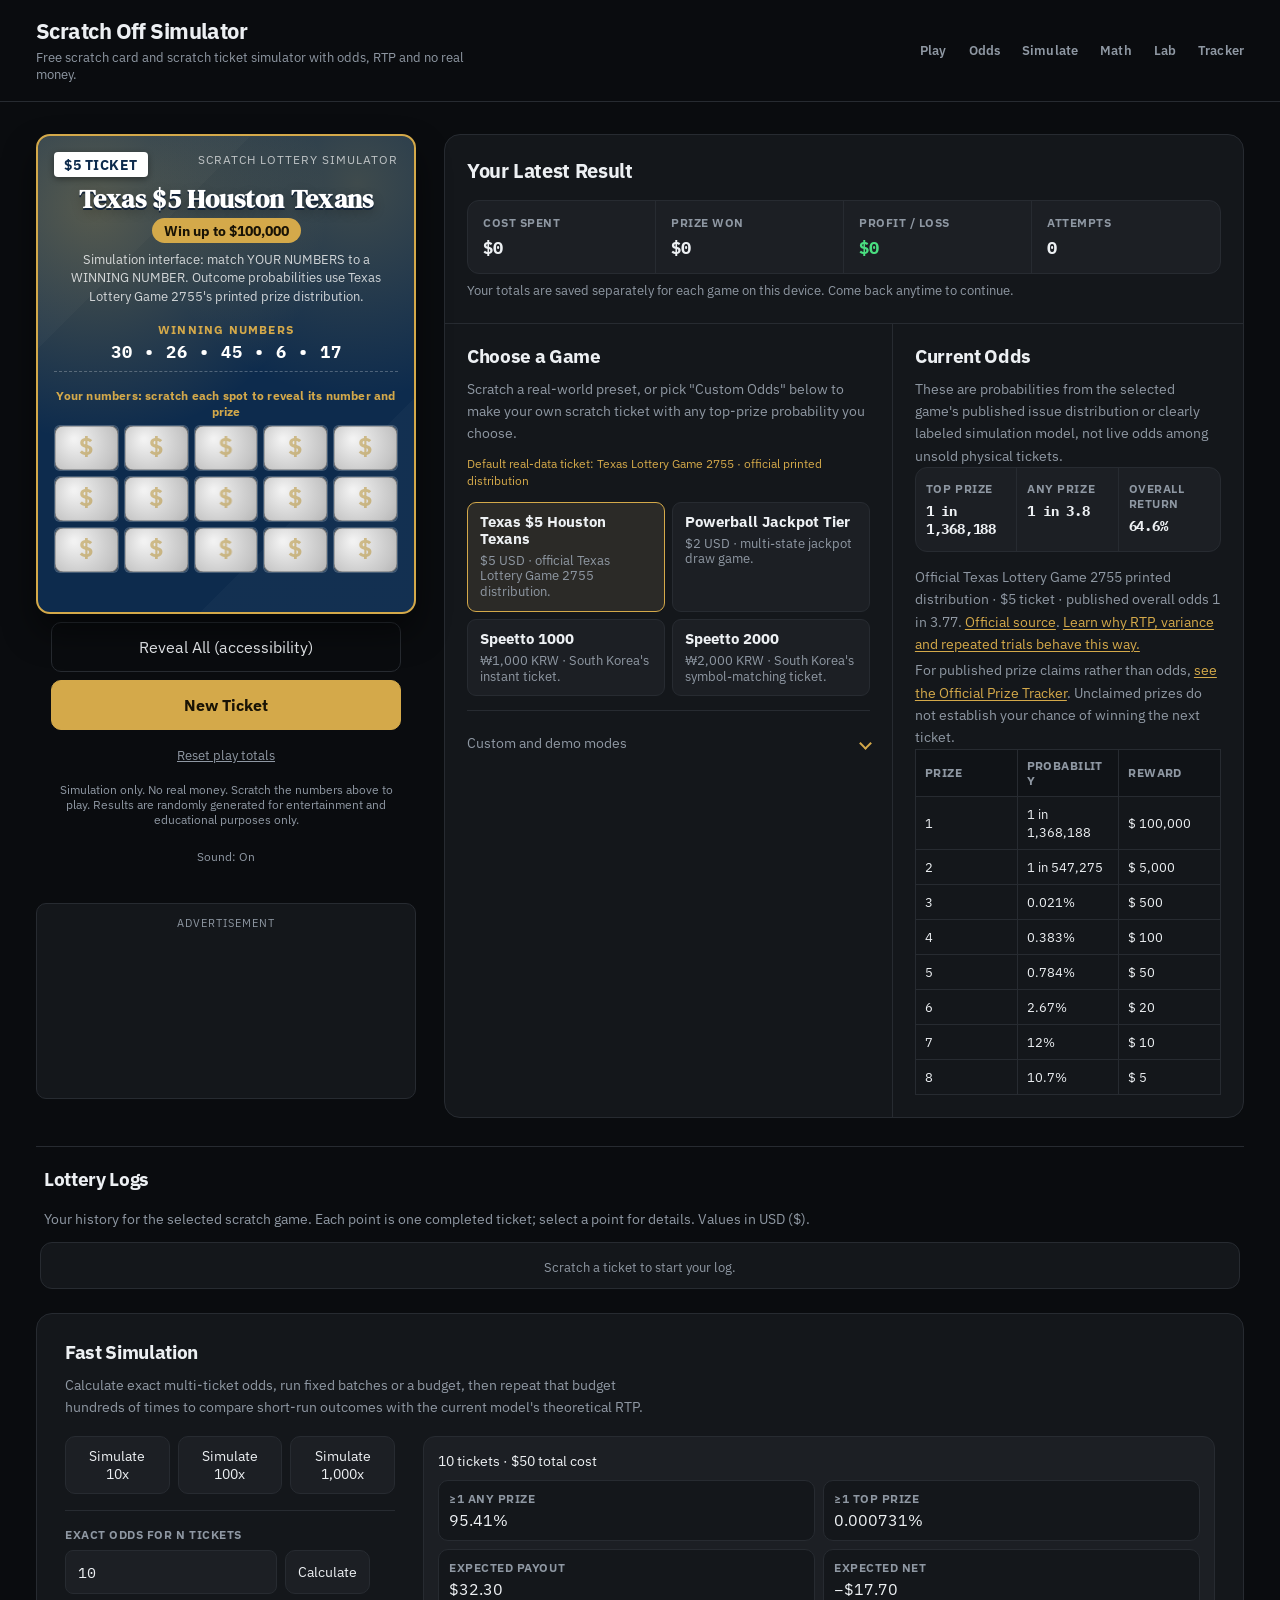
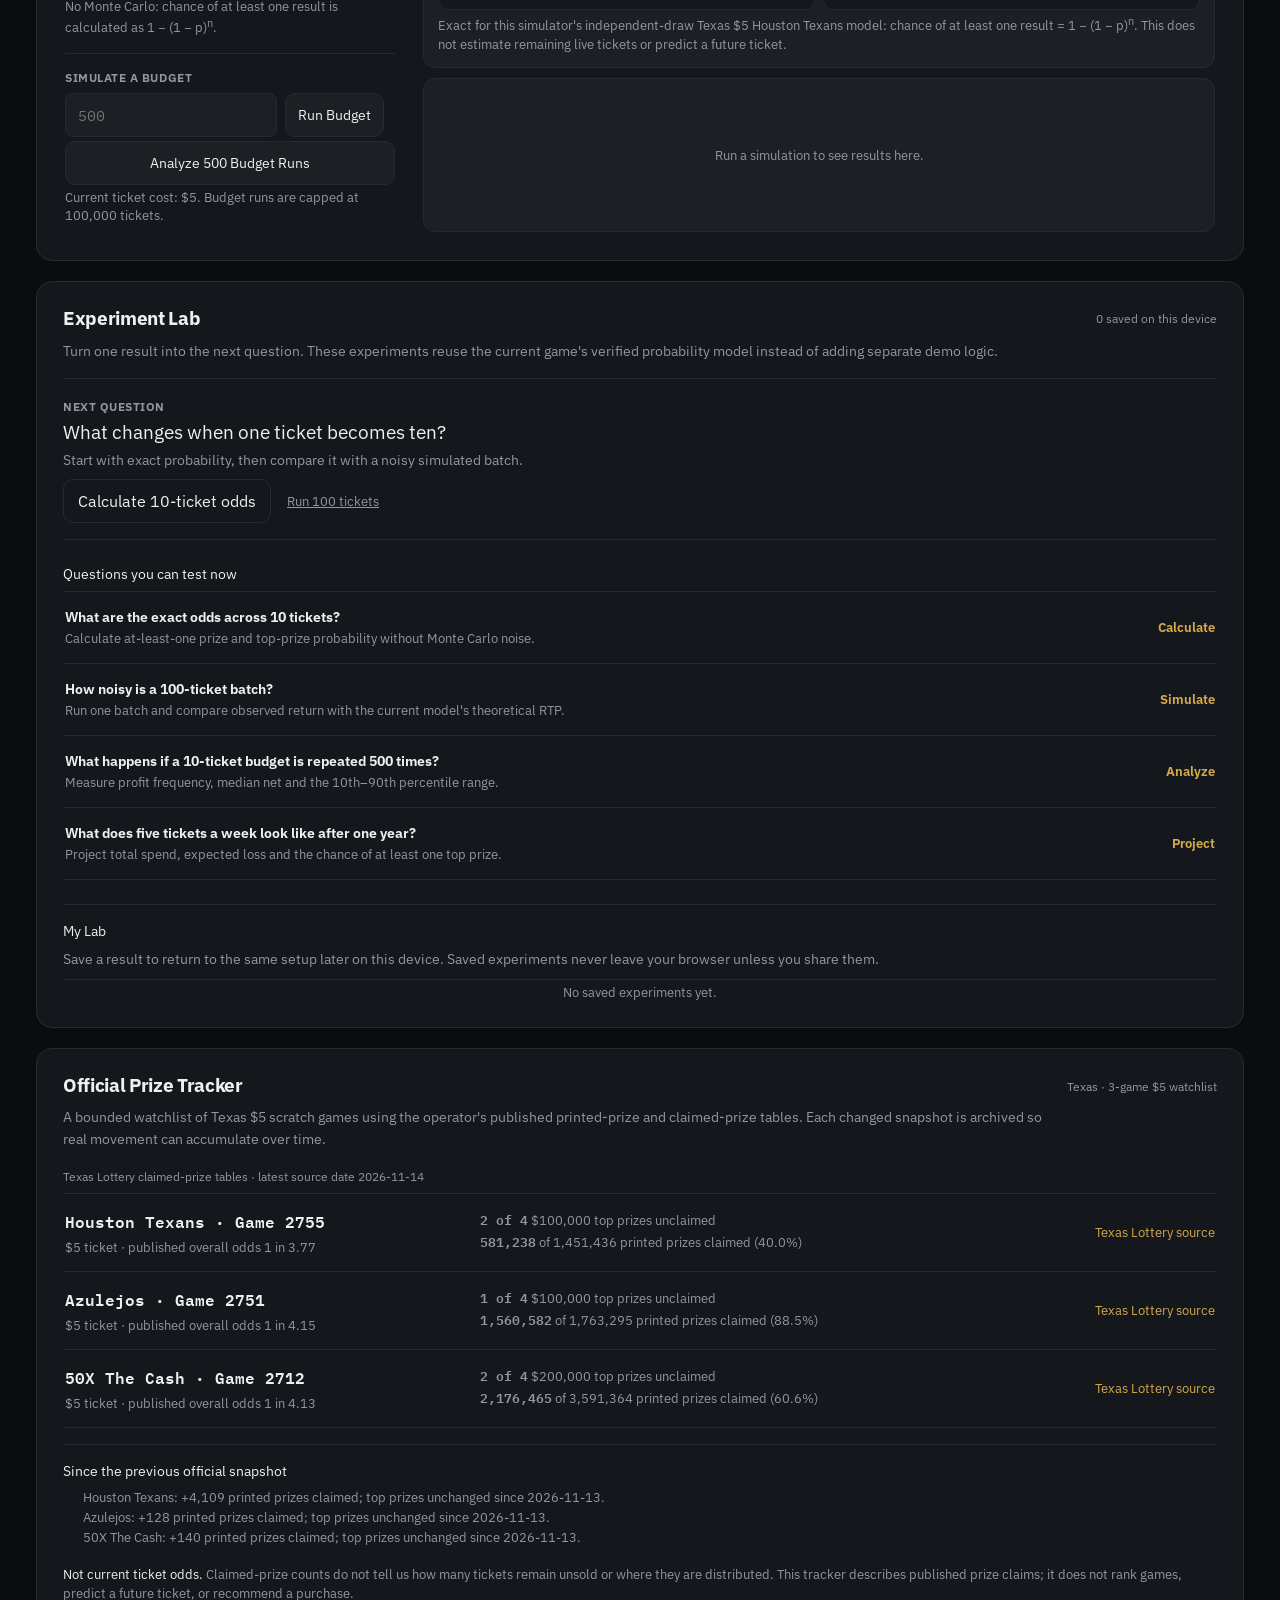
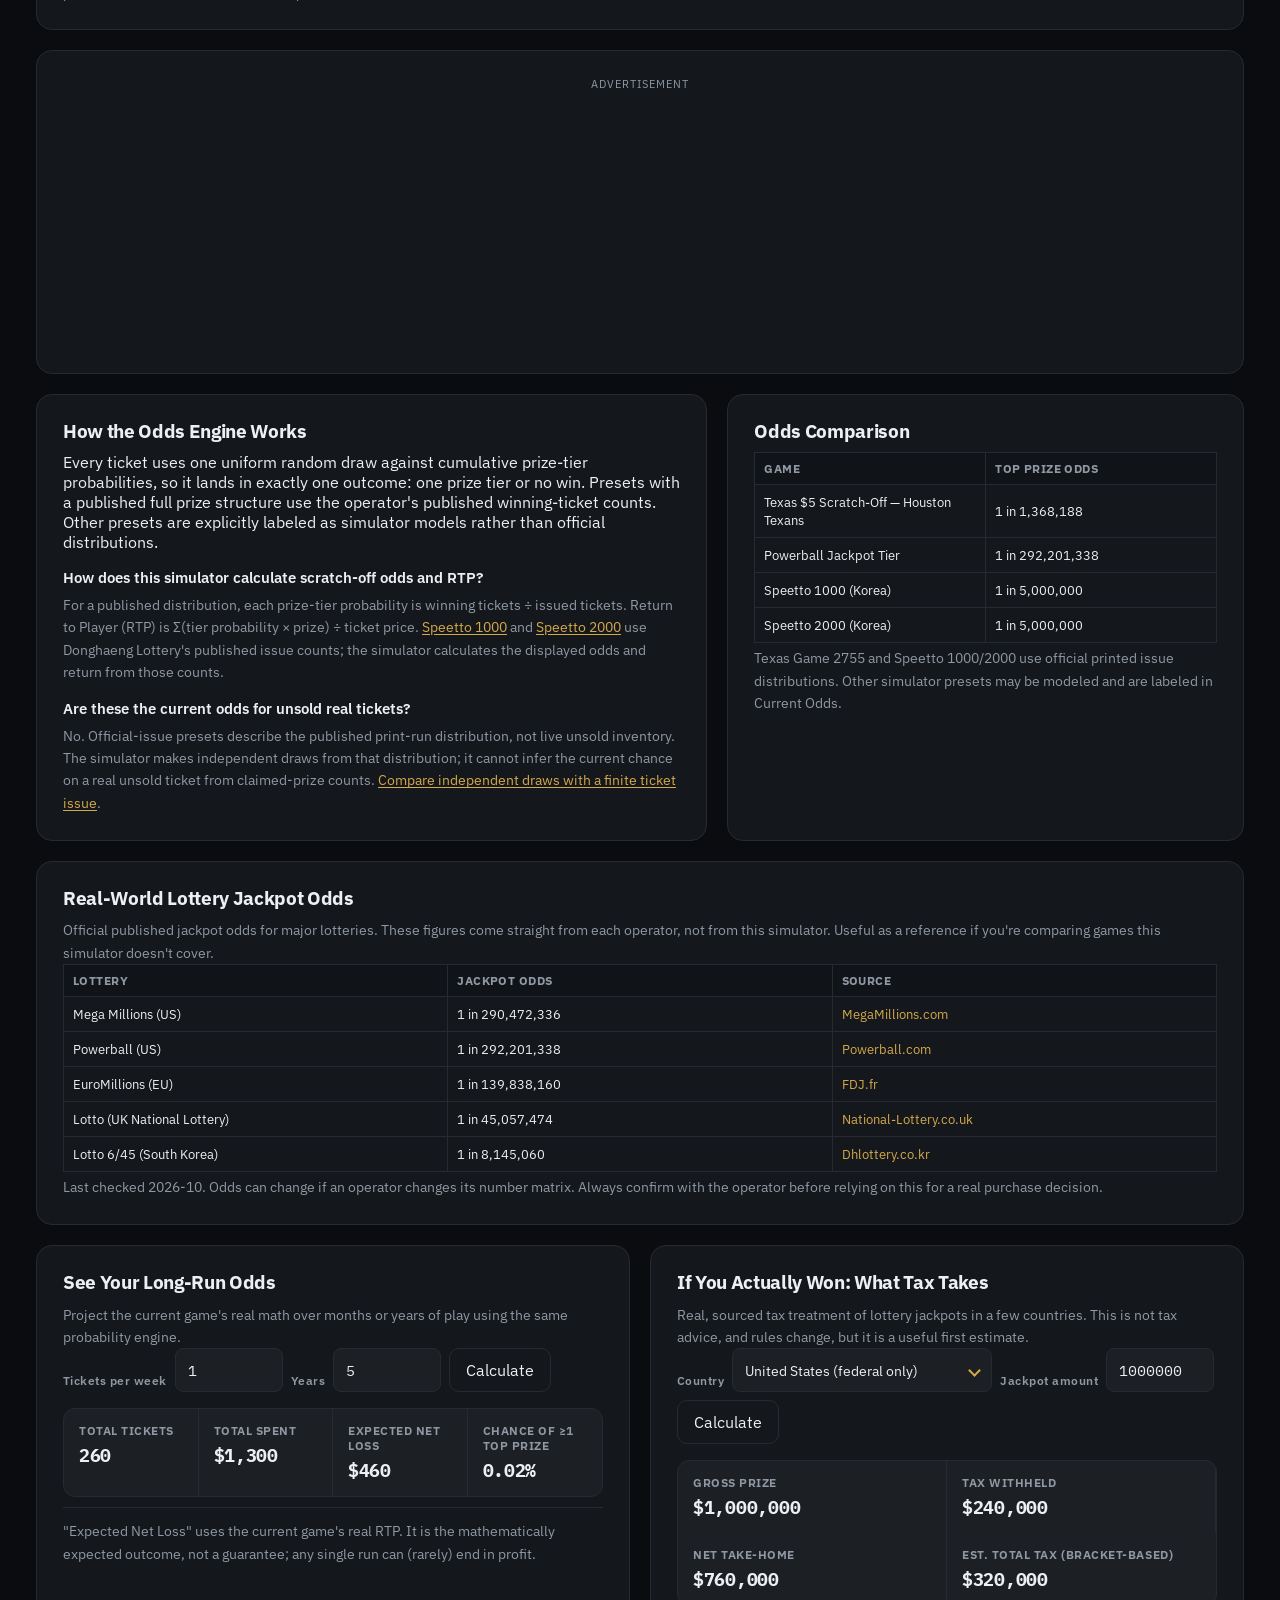
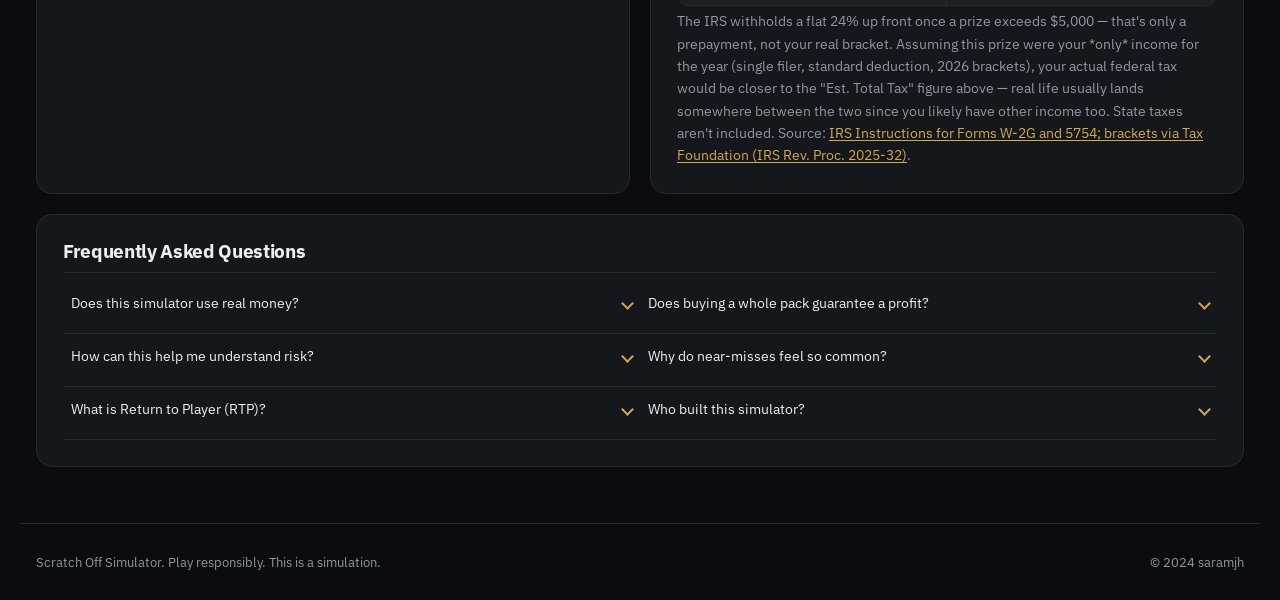
==== commit 0ff37436: "chore(data): refresh Texas prize tracker" ====
--- a/index.html
+++ b/index.html
@@ -367,7 +367,7 @@
           <span class="tracker-scope">Texas · 3-game $5 watchlist</span>
         </div>
         <!-- TEXAS_PRIZE_TRACKER_DATA_START -->
-        <div class="tracker-source-line">Texas Lottery claimed-prize tables · latest source date 2026-11-13</div>
+        <div class="tracker-source-line">Texas Lottery claimed-prize tables · latest source date 2026-11-14</div>
         <div class="tracker-list">
           <article class="tracker-row">
             <div class="tracker-game">
@@ -376,7 +376,7 @@
             </div>
             <div class="tracker-measures">
               <span><strong>2 of 4</strong> $100,000 top prizes unclaimed</span>
-              <span><strong>577,129</strong> of 1,451,436 printed prizes claimed (39.8%)</span>
+              <span><strong>581,238</strong> of 1,451,436 printed prizes claimed (40.0%)</span>
             </div>
             <a href="https://www.texaslottery.com/export/sites/lottery/Games/Scratch_Offs/details.html_252698616.html" target="_blank" rel="noopener">Texas Lottery source</a>
           </article>
@@ -387,7 +387,7 @@
             </div>
             <div class="tracker-measures">
               <span><strong>1 of 4</strong> $100,000 top prizes unclaimed</span>
-              <span><strong>1,560,454</strong> of 1,763,295 printed prizes claimed (88.5%)</span>
+              <span><strong>1,560,582</strong> of 1,763,295 printed prizes claimed (88.5%)</span>
             </div>
             <a href="https://www.texaslottery.com/export/sites/lottery/Games/Scratch_Offs/details.html_252698620.html" target="_blank" rel="noopener">Texas Lottery source</a>
           </article>
@@ -398,7 +398,7 @@
             </div>
             <div class="tracker-measures">
               <span><strong>2 of 4</strong> $200,000 top prizes unclaimed</span>
-              <span><strong>2,176,325</strong> of 3,591,364 printed prizes claimed (60.6%)</span>
+              <span><strong>2,176,465</strong> of 3,591,364 printed prizes claimed (60.6%)</span>
             </div>
             <a href="https://www.texaslottery.com/export/sites/lottery/Games/Scratch_Offs/details.html_252698743.html" target="_blank" rel="noopener">Texas Lottery source</a>
           </article>
@@ -406,9 +406,9 @@
           <div class="tracker-change-log">
             <h3>Since the previous official snapshot</h3>
             <ul>
-            <li><strong>Houston Texans</strong>: +4,140 printed prizes claimed; top prizes unchanged since 2026-11-12.</li>
-            <li><strong>Azulejos</strong>: +141 printed prizes claimed; top prizes unchanged since 2026-11-12.</li>
-            <li><strong>50X The Cash</strong>: +174 printed prizes claimed; top prizes unchanged since 2026-11-12.</li>
+            <li><strong>Houston Texans</strong>: +4,109 printed prizes claimed; top prizes unchanged since 2026-11-13.</li>
+            <li><strong>Azulejos</strong>: +128 printed prizes claimed; top prizes unchanged since 2026-11-13.</li>
+            <li><strong>50X The Cash</strong>: +140 printed prizes claimed; top prizes unchanged since 2026-11-13.</li>
             </ul>
           </div>
         <!-- TEXAS_PRIZE_TRACKER_DATA_END -->
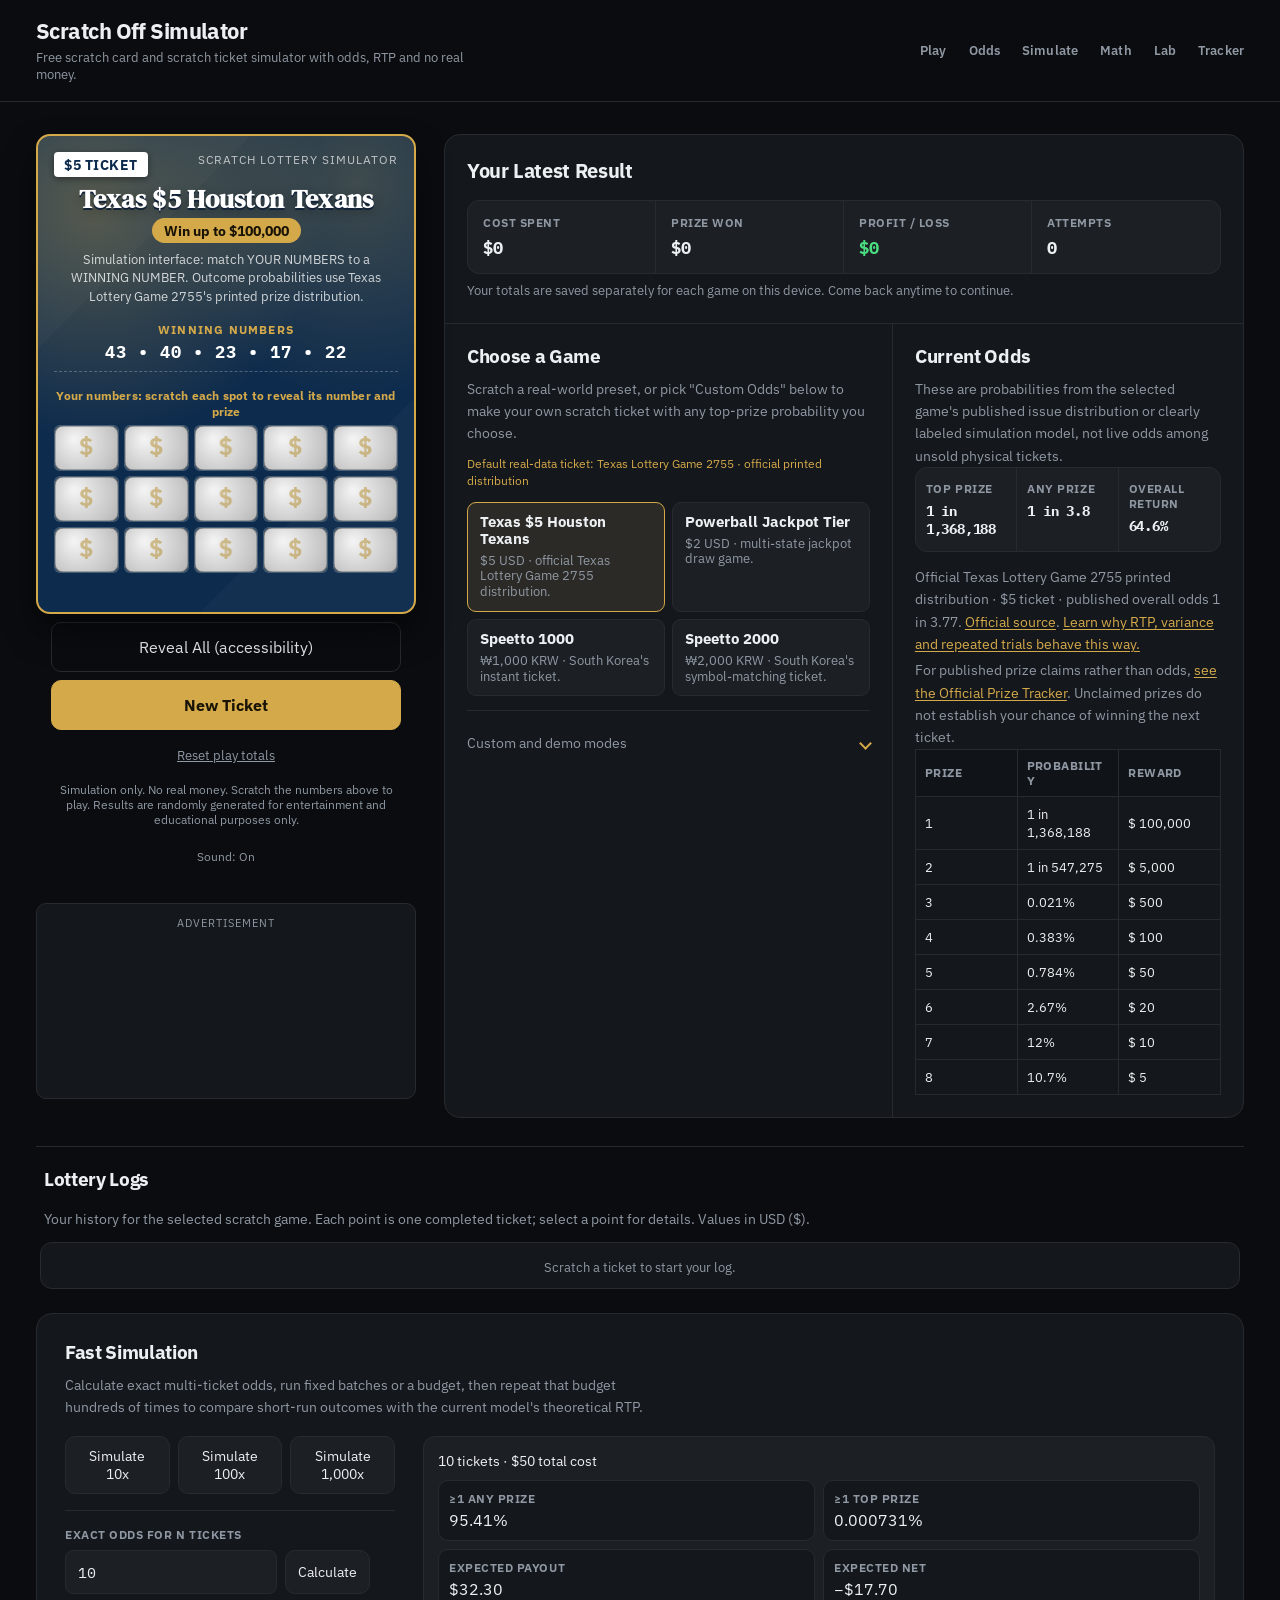
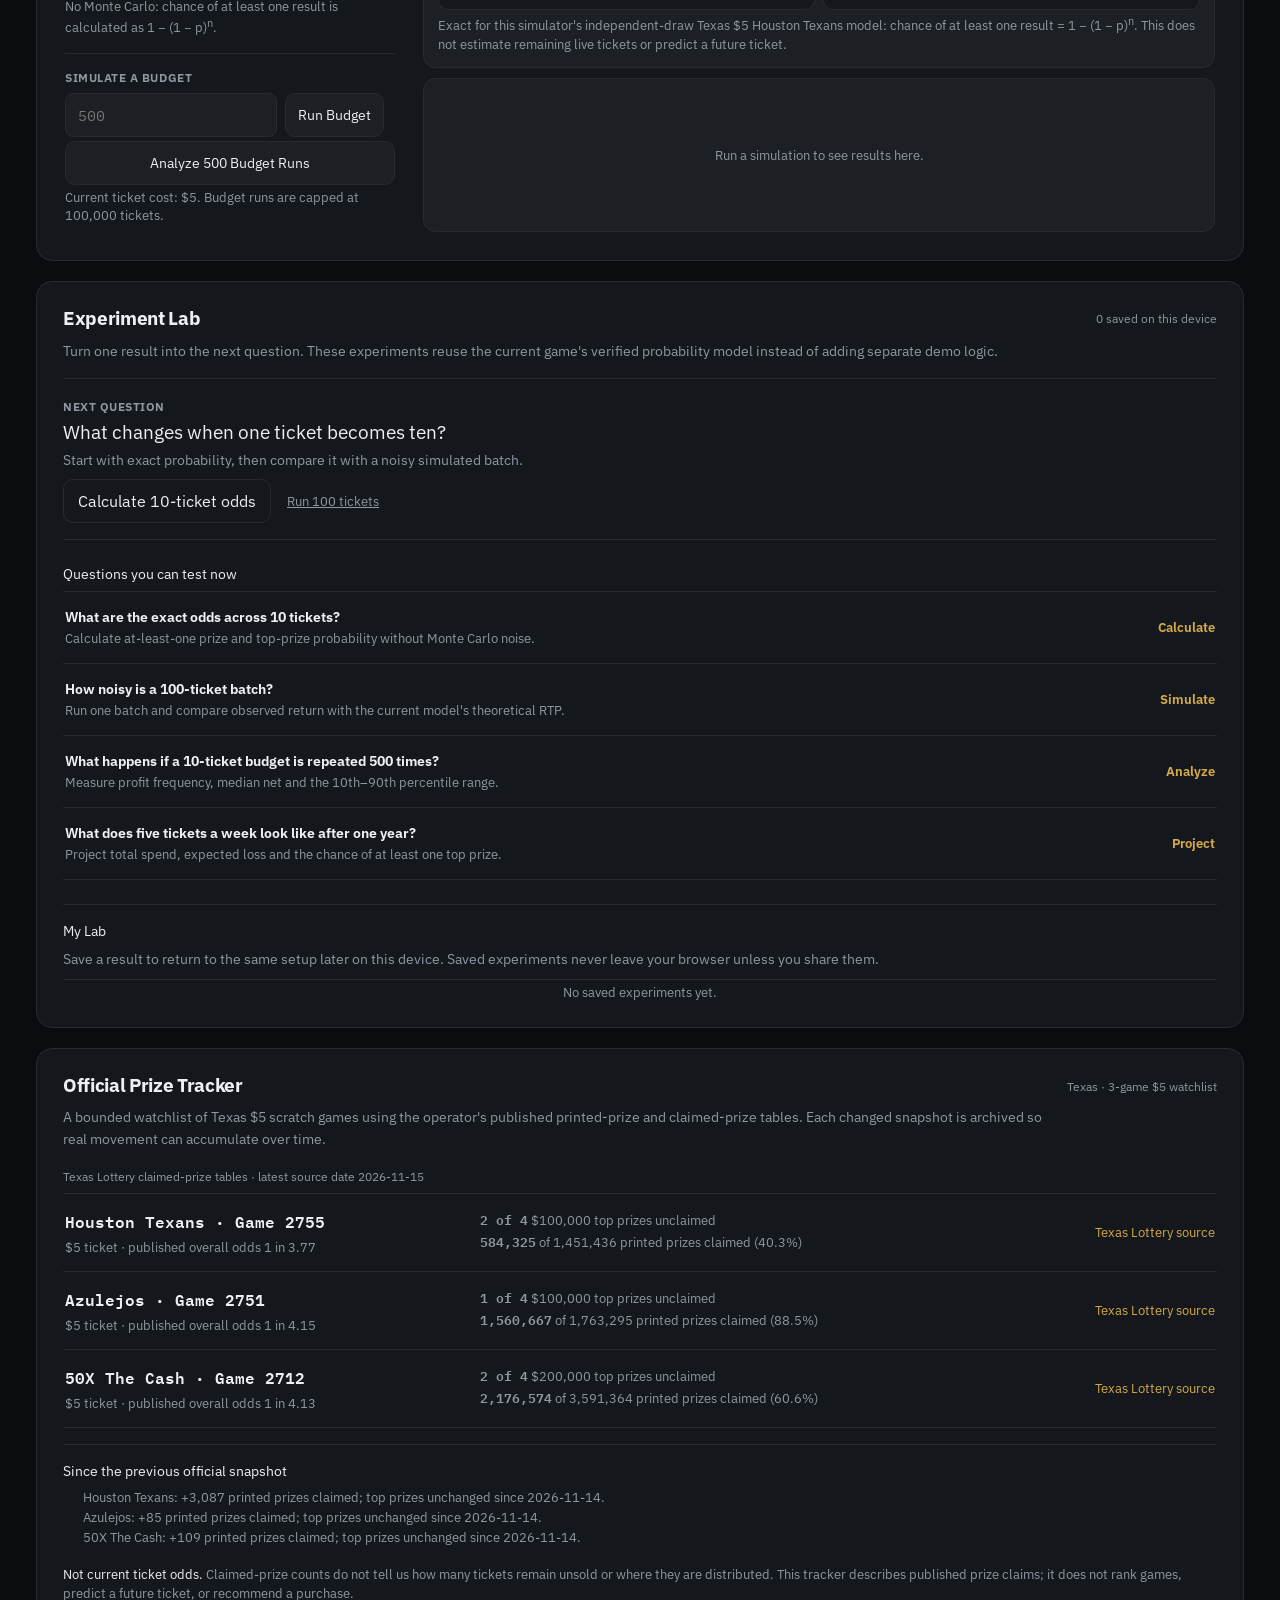
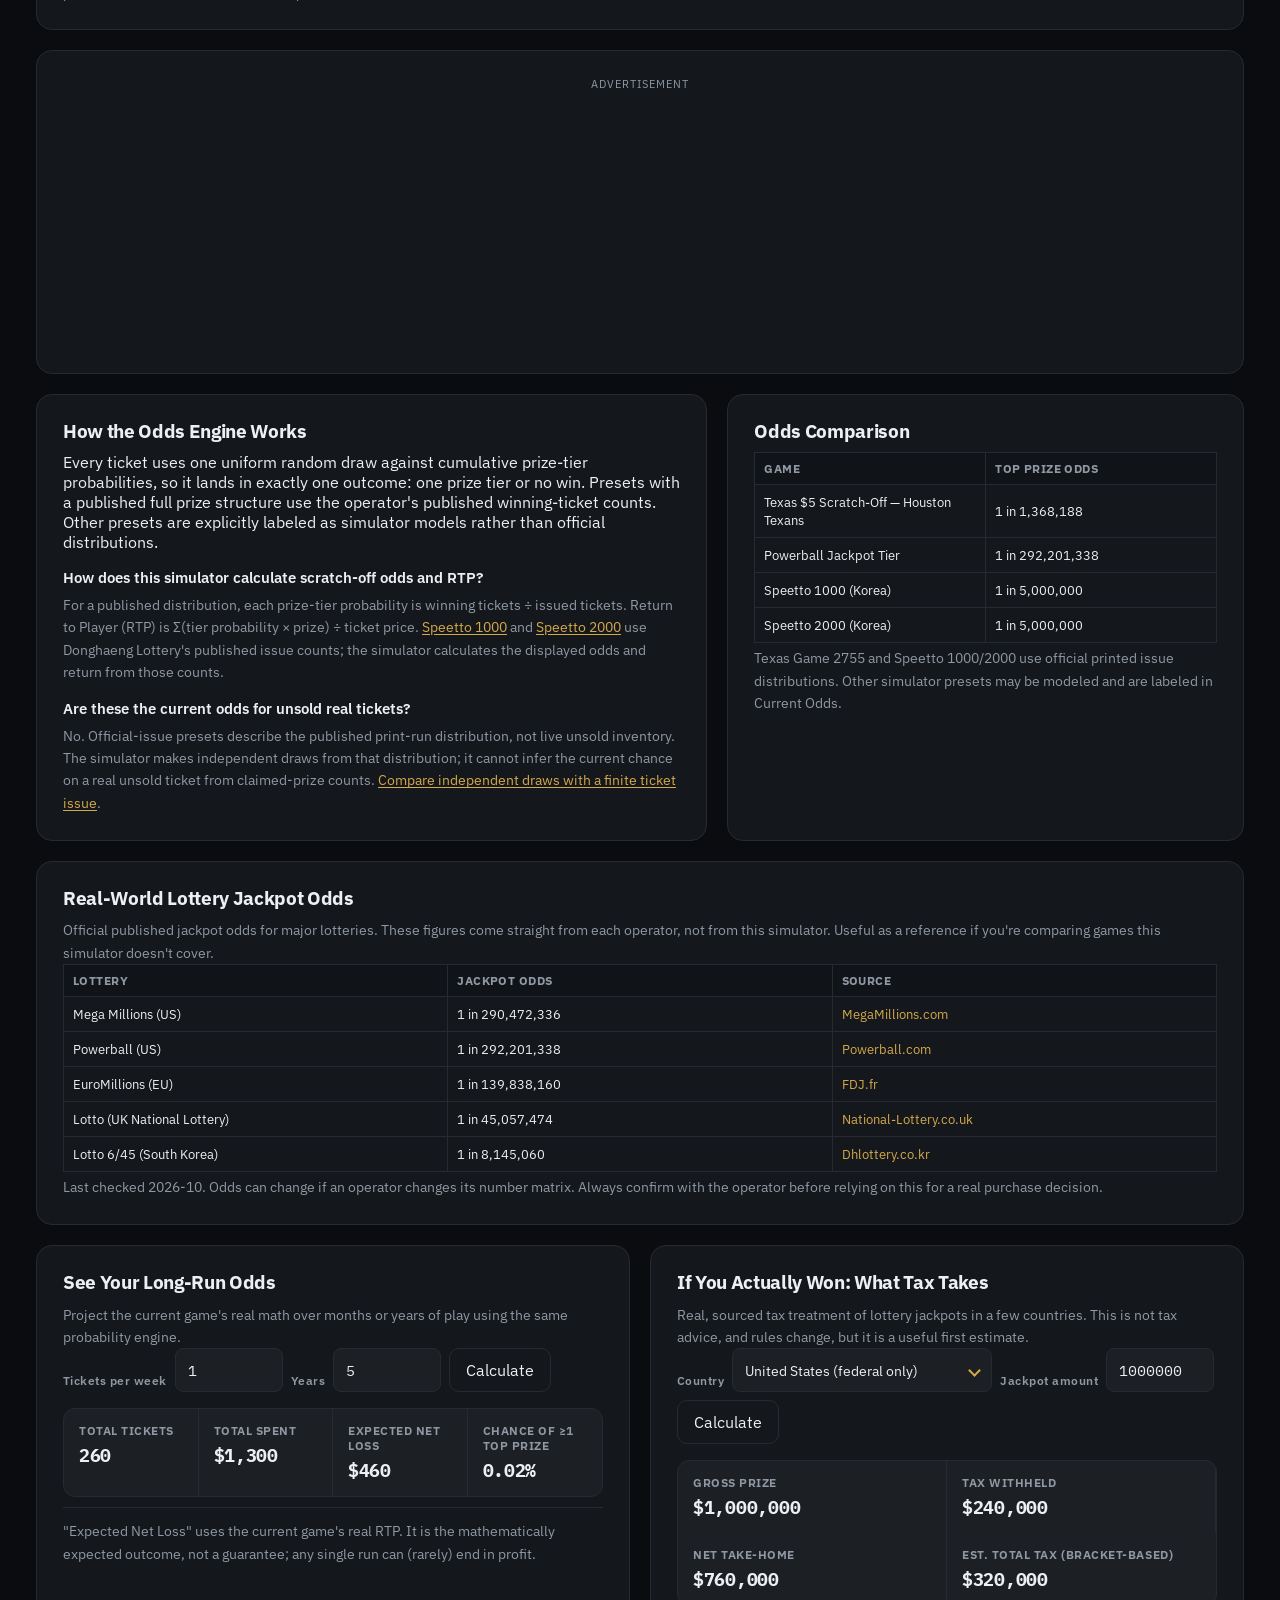
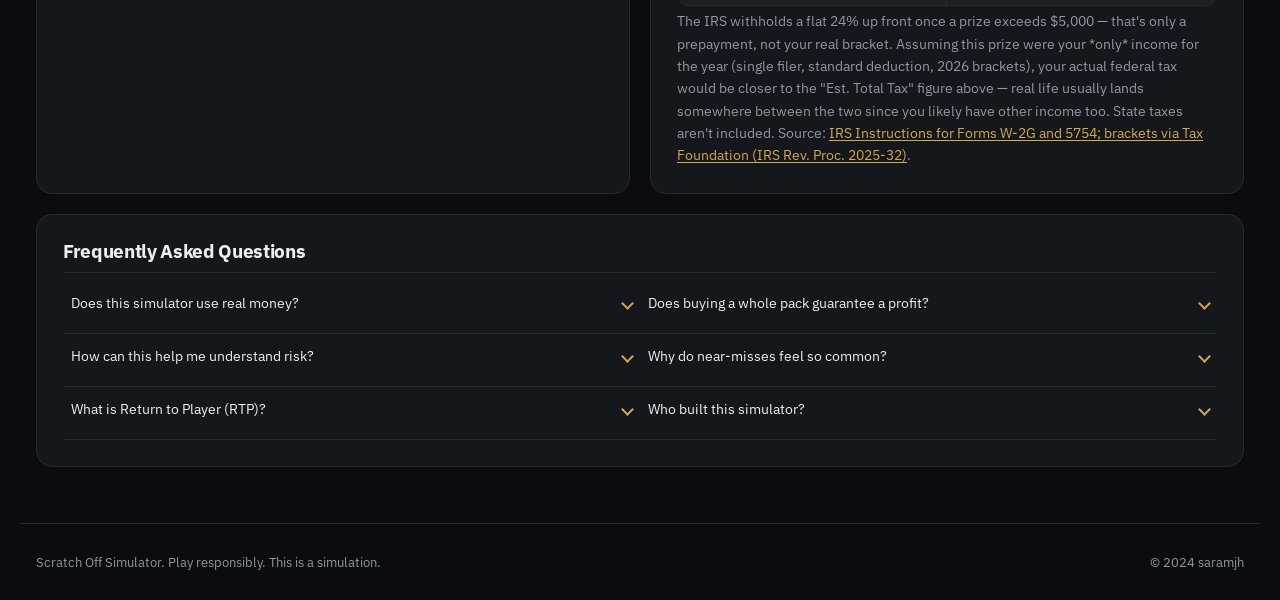
==== commit 2e0ad948: "chore(data): refresh Texas prize tracker" ====
--- a/index.html
+++ b/index.html
@@ -367,7 +367,7 @@
           <span class="tracker-scope">Texas · 3-game $5 watchlist</span>
         </div>
         <!-- TEXAS_PRIZE_TRACKER_DATA_START -->
-        <div class="tracker-source-line">Texas Lottery claimed-prize tables · latest source date 2026-11-14</div>
+        <div class="tracker-source-line">Texas Lottery claimed-prize tables · latest source date 2026-11-15</div>
         <div class="tracker-list">
           <article class="tracker-row">
             <div class="tracker-game">
@@ -376,7 +376,7 @@
             </div>
             <div class="tracker-measures">
               <span><strong>2 of 4</strong> $100,000 top prizes unclaimed</span>
-              <span><strong>581,238</strong> of 1,451,436 printed prizes claimed (40.0%)</span>
+              <span><strong>584,325</strong> of 1,451,436 printed prizes claimed (40.3%)</span>
             </div>
             <a href="https://www.texaslottery.com/export/sites/lottery/Games/Scratch_Offs/details.html_252698616.html" target="_blank" rel="noopener">Texas Lottery source</a>
           </article>
@@ -387,7 +387,7 @@
             </div>
             <div class="tracker-measures">
               <span><strong>1 of 4</strong> $100,000 top prizes unclaimed</span>
-              <span><strong>1,560,582</strong> of 1,763,295 printed prizes claimed (88.5%)</span>
+              <span><strong>1,560,667</strong> of 1,763,295 printed prizes claimed (88.5%)</span>
             </div>
             <a href="https://www.texaslottery.com/export/sites/lottery/Games/Scratch_Offs/details.html_252698620.html" target="_blank" rel="noopener">Texas Lottery source</a>
           </article>
@@ -398,7 +398,7 @@
             </div>
             <div class="tracker-measures">
               <span><strong>2 of 4</strong> $200,000 top prizes unclaimed</span>
-              <span><strong>2,176,465</strong> of 3,591,364 printed prizes claimed (60.6%)</span>
+              <span><strong>2,176,574</strong> of 3,591,364 printed prizes claimed (60.6%)</span>
             </div>
             <a href="https://www.texaslottery.com/export/sites/lottery/Games/Scratch_Offs/details.html_252698743.html" target="_blank" rel="noopener">Texas Lottery source</a>
           </article>
@@ -406,9 +406,9 @@
           <div class="tracker-change-log">
             <h3>Since the previous official snapshot</h3>
             <ul>
-            <li><strong>Houston Texans</strong>: +4,109 printed prizes claimed; top prizes unchanged since 2026-11-13.</li>
-            <li><strong>Azulejos</strong>: +128 printed prizes claimed; top prizes unchanged since 2026-11-13.</li>
-            <li><strong>50X The Cash</strong>: +140 printed prizes claimed; top prizes unchanged since 2026-11-13.</li>
+            <li><strong>Houston Texans</strong>: +3,087 printed prizes claimed; top prizes unchanged since 2026-11-14.</li>
+            <li><strong>Azulejos</strong>: +85 printed prizes claimed; top prizes unchanged since 2026-11-14.</li>
+            <li><strong>50X The Cash</strong>: +109 printed prizes claimed; top prizes unchanged since 2026-11-14.</li>
             </ul>
           </div>
         <!-- TEXAS_PRIZE_TRACKER_DATA_END -->
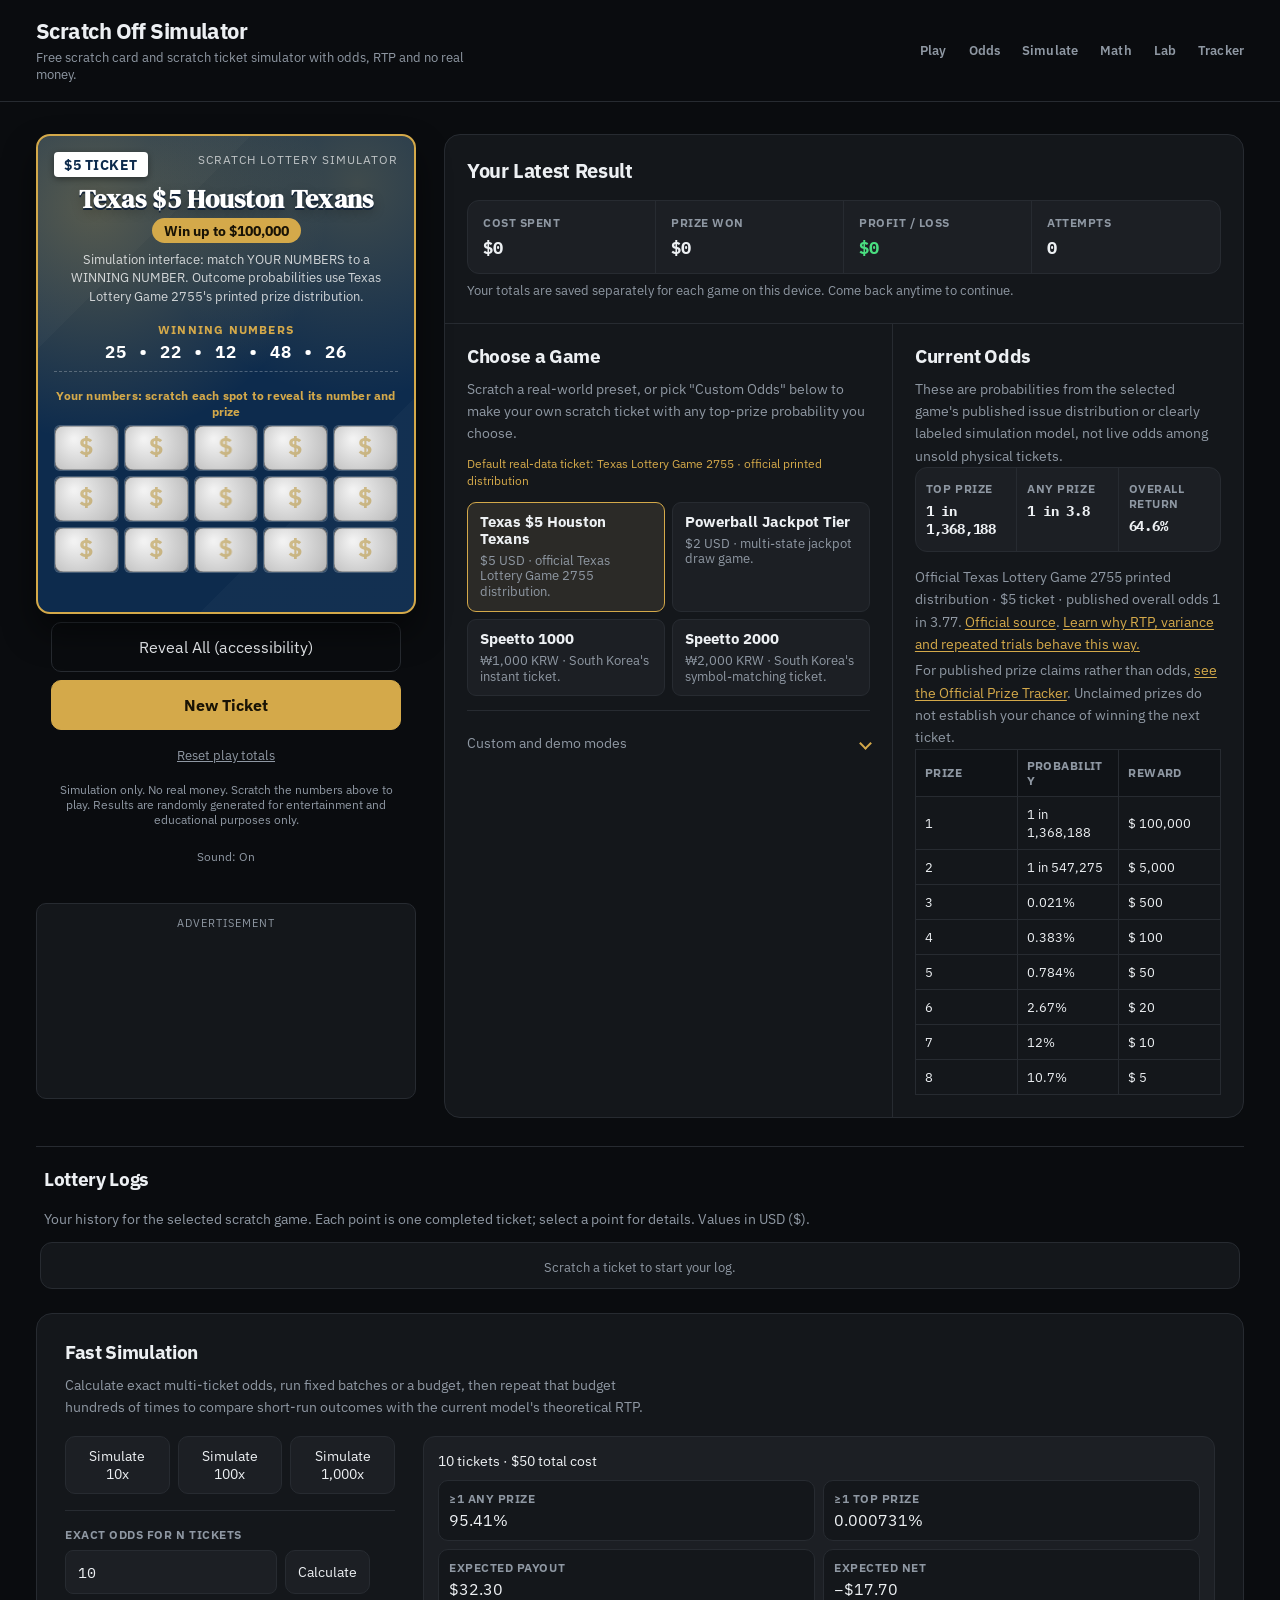
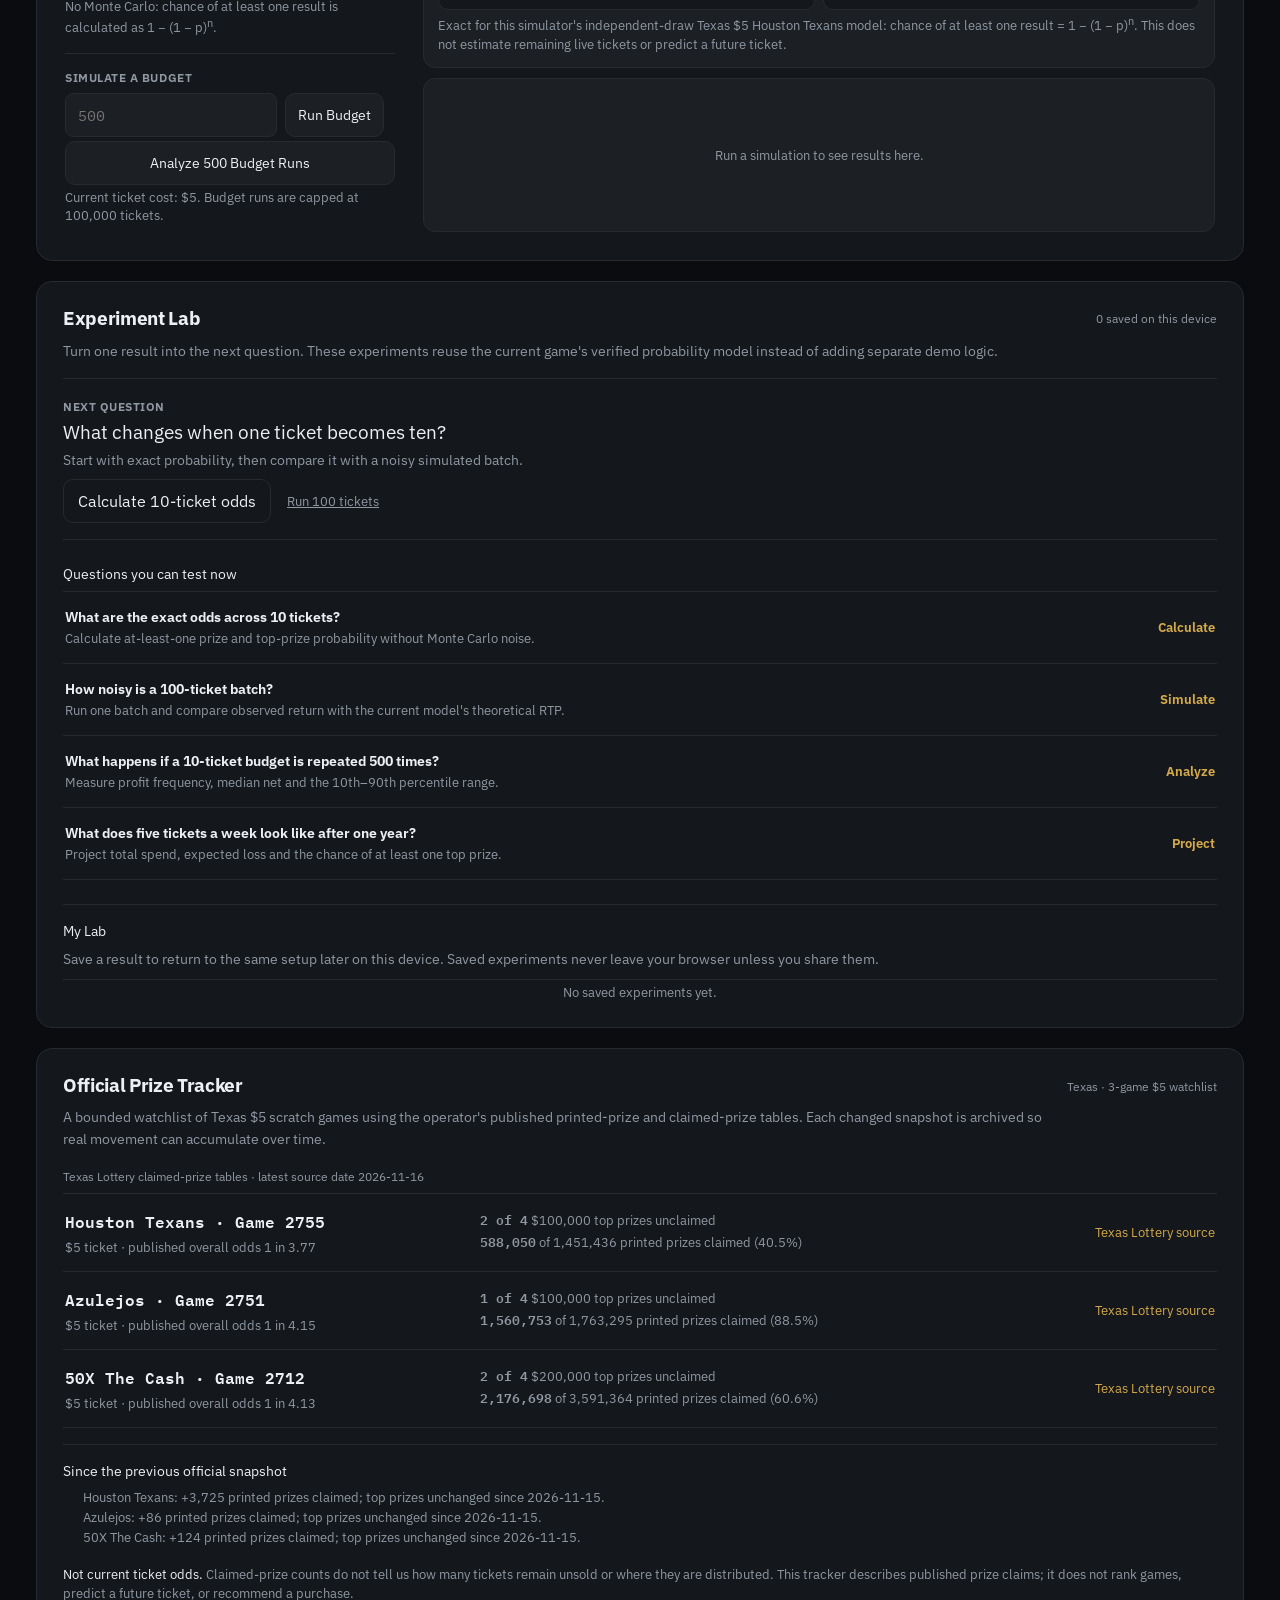
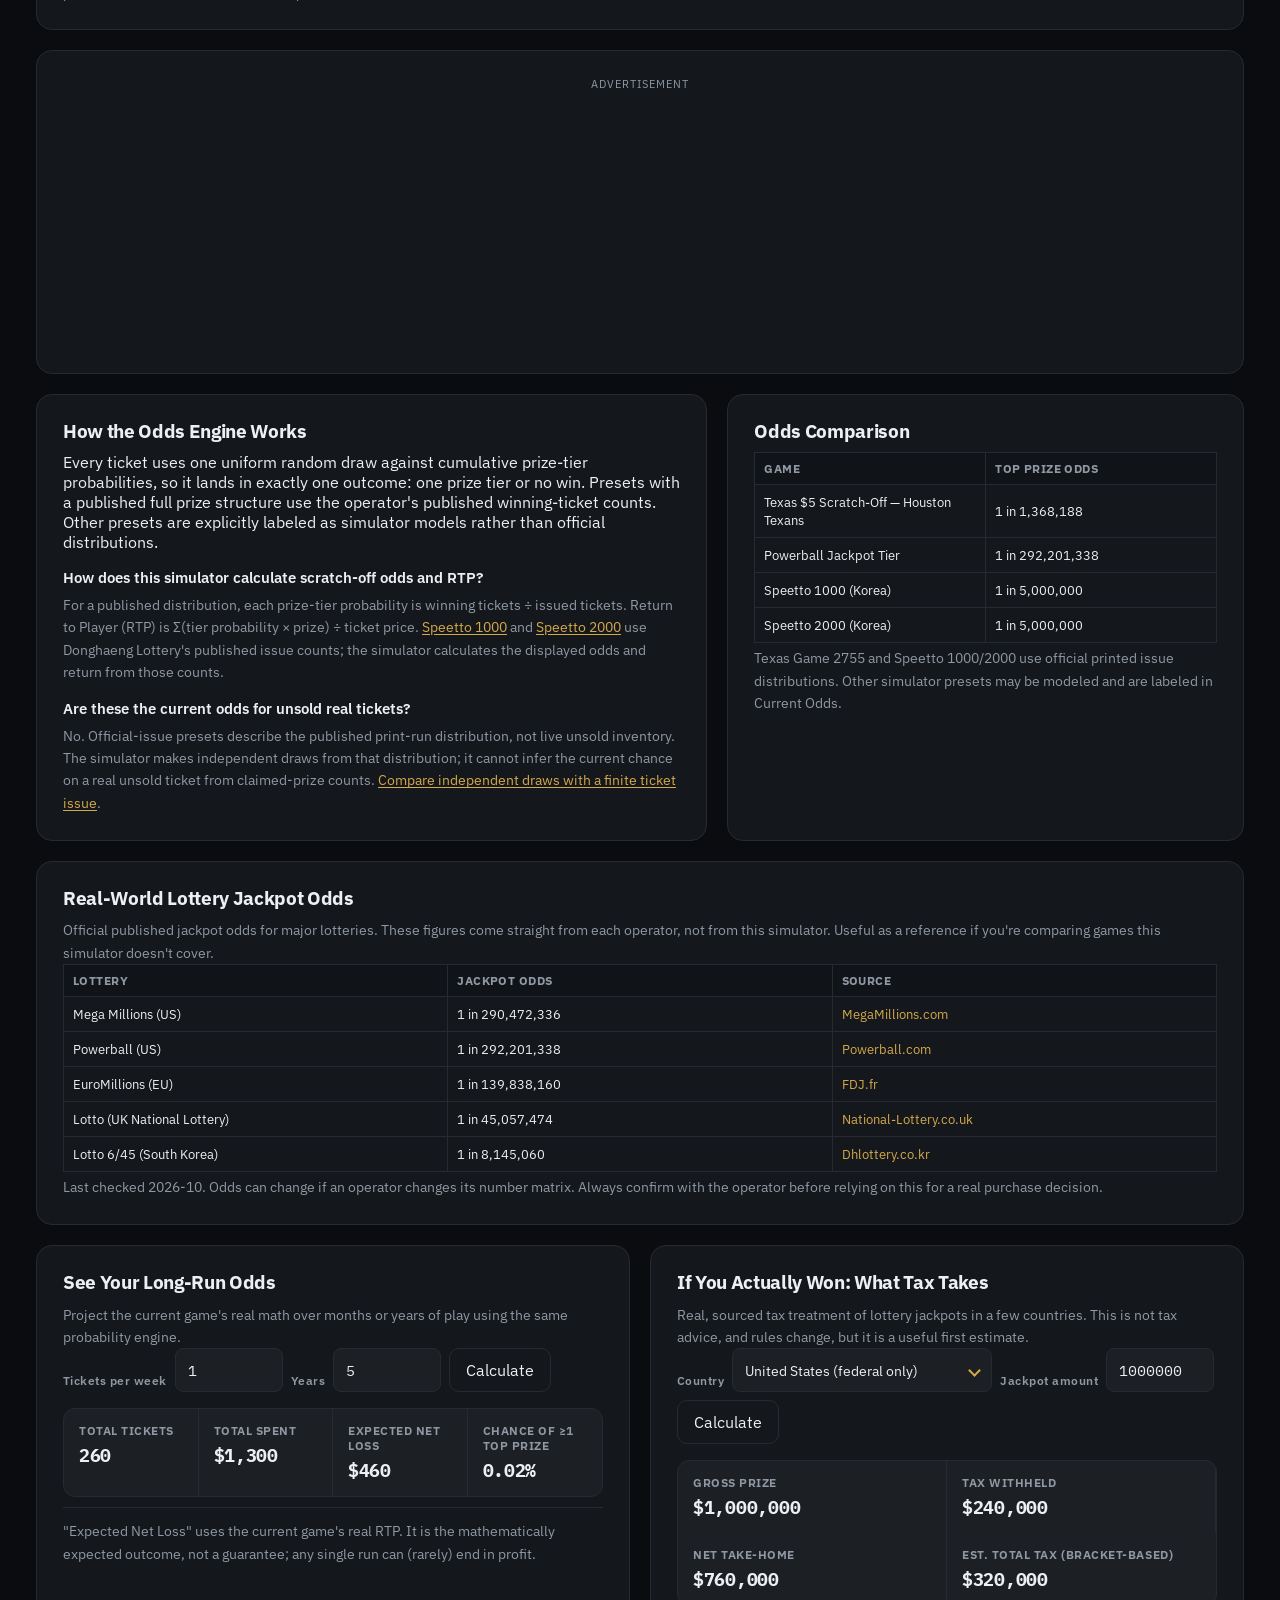
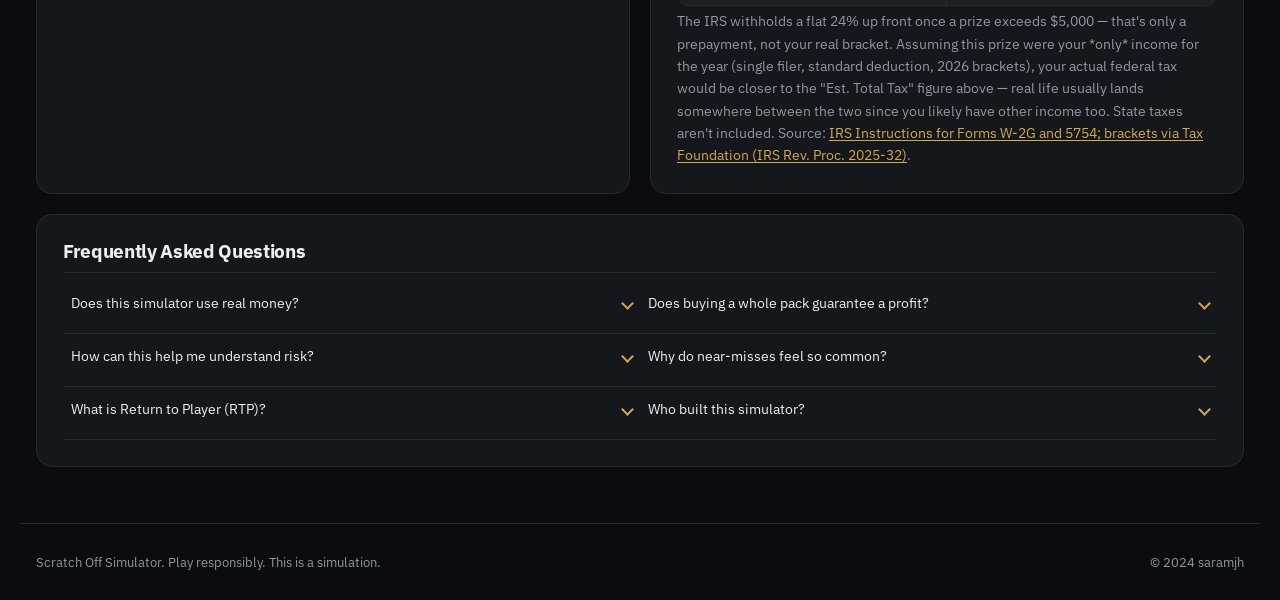
==== commit b9f94a74: "chore(data): refresh Texas prize tracker" ====
--- a/index.html
+++ b/index.html
@@ -367,7 +367,7 @@
           <span class="tracker-scope">Texas · 3-game $5 watchlist</span>
         </div>
         <!-- TEXAS_PRIZE_TRACKER_DATA_START -->
-        <div class="tracker-source-line">Texas Lottery claimed-prize tables · latest source date 2026-11-15</div>
+        <div class="tracker-source-line">Texas Lottery claimed-prize tables · latest source date 2026-11-16</div>
         <div class="tracker-list">
           <article class="tracker-row">
             <div class="tracker-game">
@@ -376,7 +376,7 @@
             </div>
             <div class="tracker-measures">
               <span><strong>2 of 4</strong> $100,000 top prizes unclaimed</span>
-              <span><strong>584,325</strong> of 1,451,436 printed prizes claimed (40.3%)</span>
+              <span><strong>588,050</strong> of 1,451,436 printed prizes claimed (40.5%)</span>
             </div>
             <a href="https://www.texaslottery.com/export/sites/lottery/Games/Scratch_Offs/details.html_252698616.html" target="_blank" rel="noopener">Texas Lottery source</a>
           </article>
@@ -387,7 +387,7 @@
             </div>
             <div class="tracker-measures">
               <span><strong>1 of 4</strong> $100,000 top prizes unclaimed</span>
-              <span><strong>1,560,667</strong> of 1,763,295 printed prizes claimed (88.5%)</span>
+              <span><strong>1,560,753</strong> of 1,763,295 printed prizes claimed (88.5%)</span>
             </div>
             <a href="https://www.texaslottery.com/export/sites/lottery/Games/Scratch_Offs/details.html_252698620.html" target="_blank" rel="noopener">Texas Lottery source</a>
           </article>
@@ -398,7 +398,7 @@
             </div>
             <div class="tracker-measures">
               <span><strong>2 of 4</strong> $200,000 top prizes unclaimed</span>
-              <span><strong>2,176,574</strong> of 3,591,364 printed prizes claimed (60.6%)</span>
+              <span><strong>2,176,698</strong> of 3,591,364 printed prizes claimed (60.6%)</span>
             </div>
             <a href="https://www.texaslottery.com/export/sites/lottery/Games/Scratch_Offs/details.html_252698743.html" target="_blank" rel="noopener">Texas Lottery source</a>
           </article>
@@ -406,9 +406,9 @@
           <div class="tracker-change-log">
             <h3>Since the previous official snapshot</h3>
             <ul>
-            <li><strong>Houston Texans</strong>: +3,087 printed prizes claimed; top prizes unchanged since 2026-11-14.</li>
-            <li><strong>Azulejos</strong>: +85 printed prizes claimed; top prizes unchanged since 2026-11-14.</li>
-            <li><strong>50X The Cash</strong>: +109 printed prizes claimed; top prizes unchanged since 2026-11-14.</li>
+            <li><strong>Houston Texans</strong>: +3,725 printed prizes claimed; top prizes unchanged since 2026-11-15.</li>
+            <li><strong>Azulejos</strong>: +86 printed prizes claimed; top prizes unchanged since 2026-11-15.</li>
+            <li><strong>50X The Cash</strong>: +124 printed prizes claimed; top prizes unchanged since 2026-11-15.</li>
             </ul>
           </div>
         <!-- TEXAS_PRIZE_TRACKER_DATA_END -->
